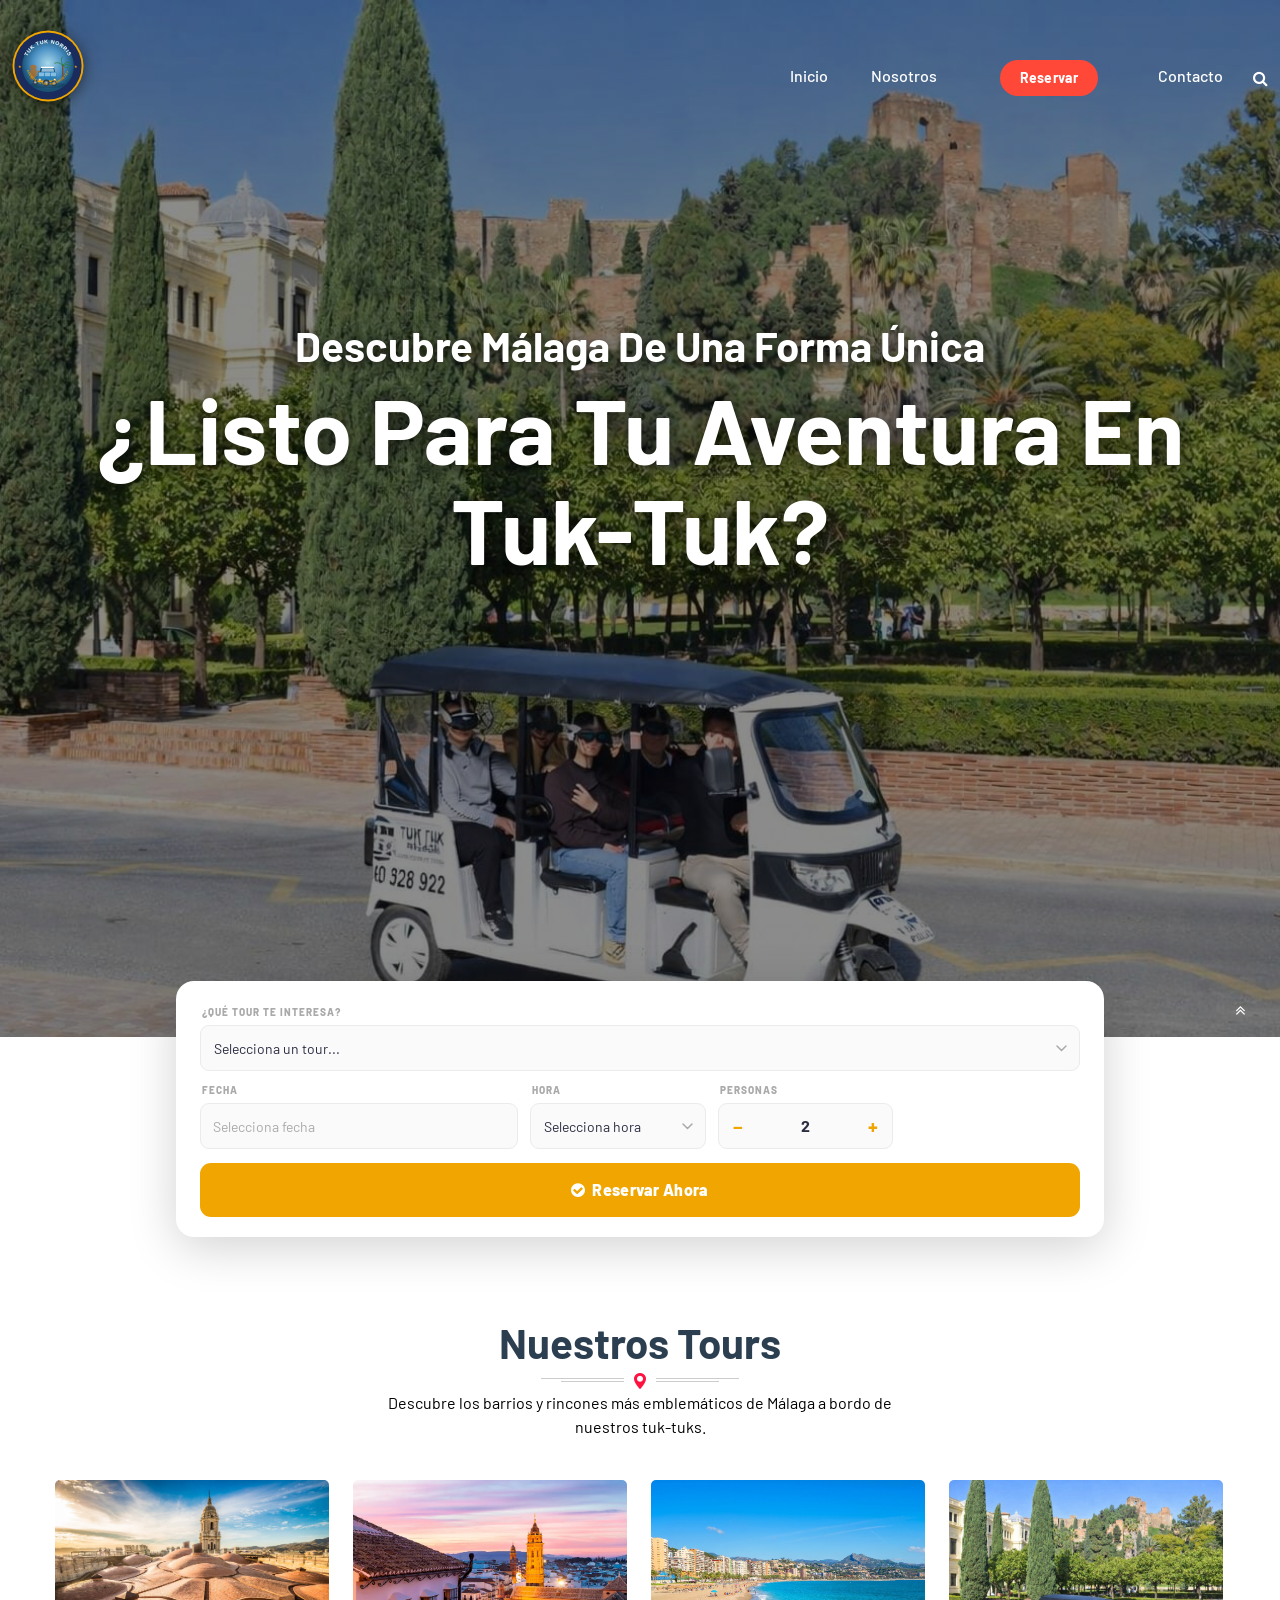
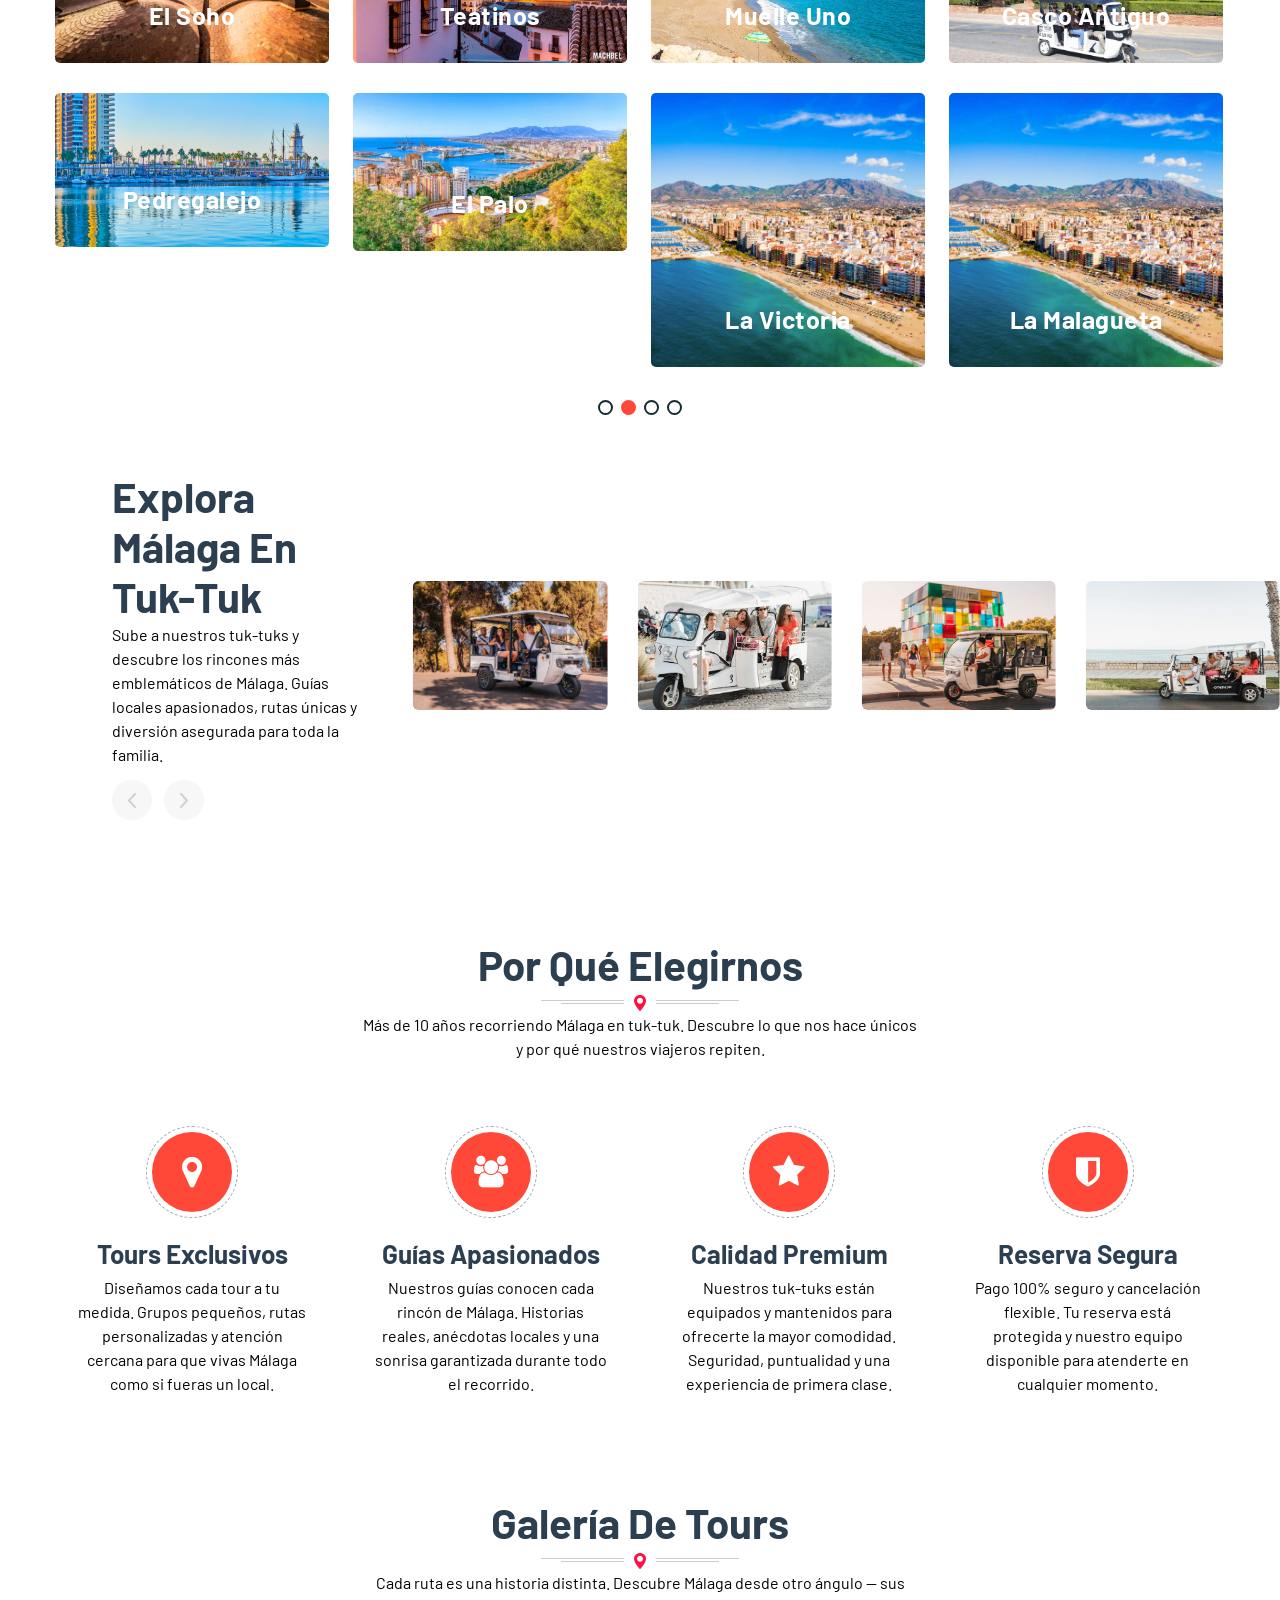
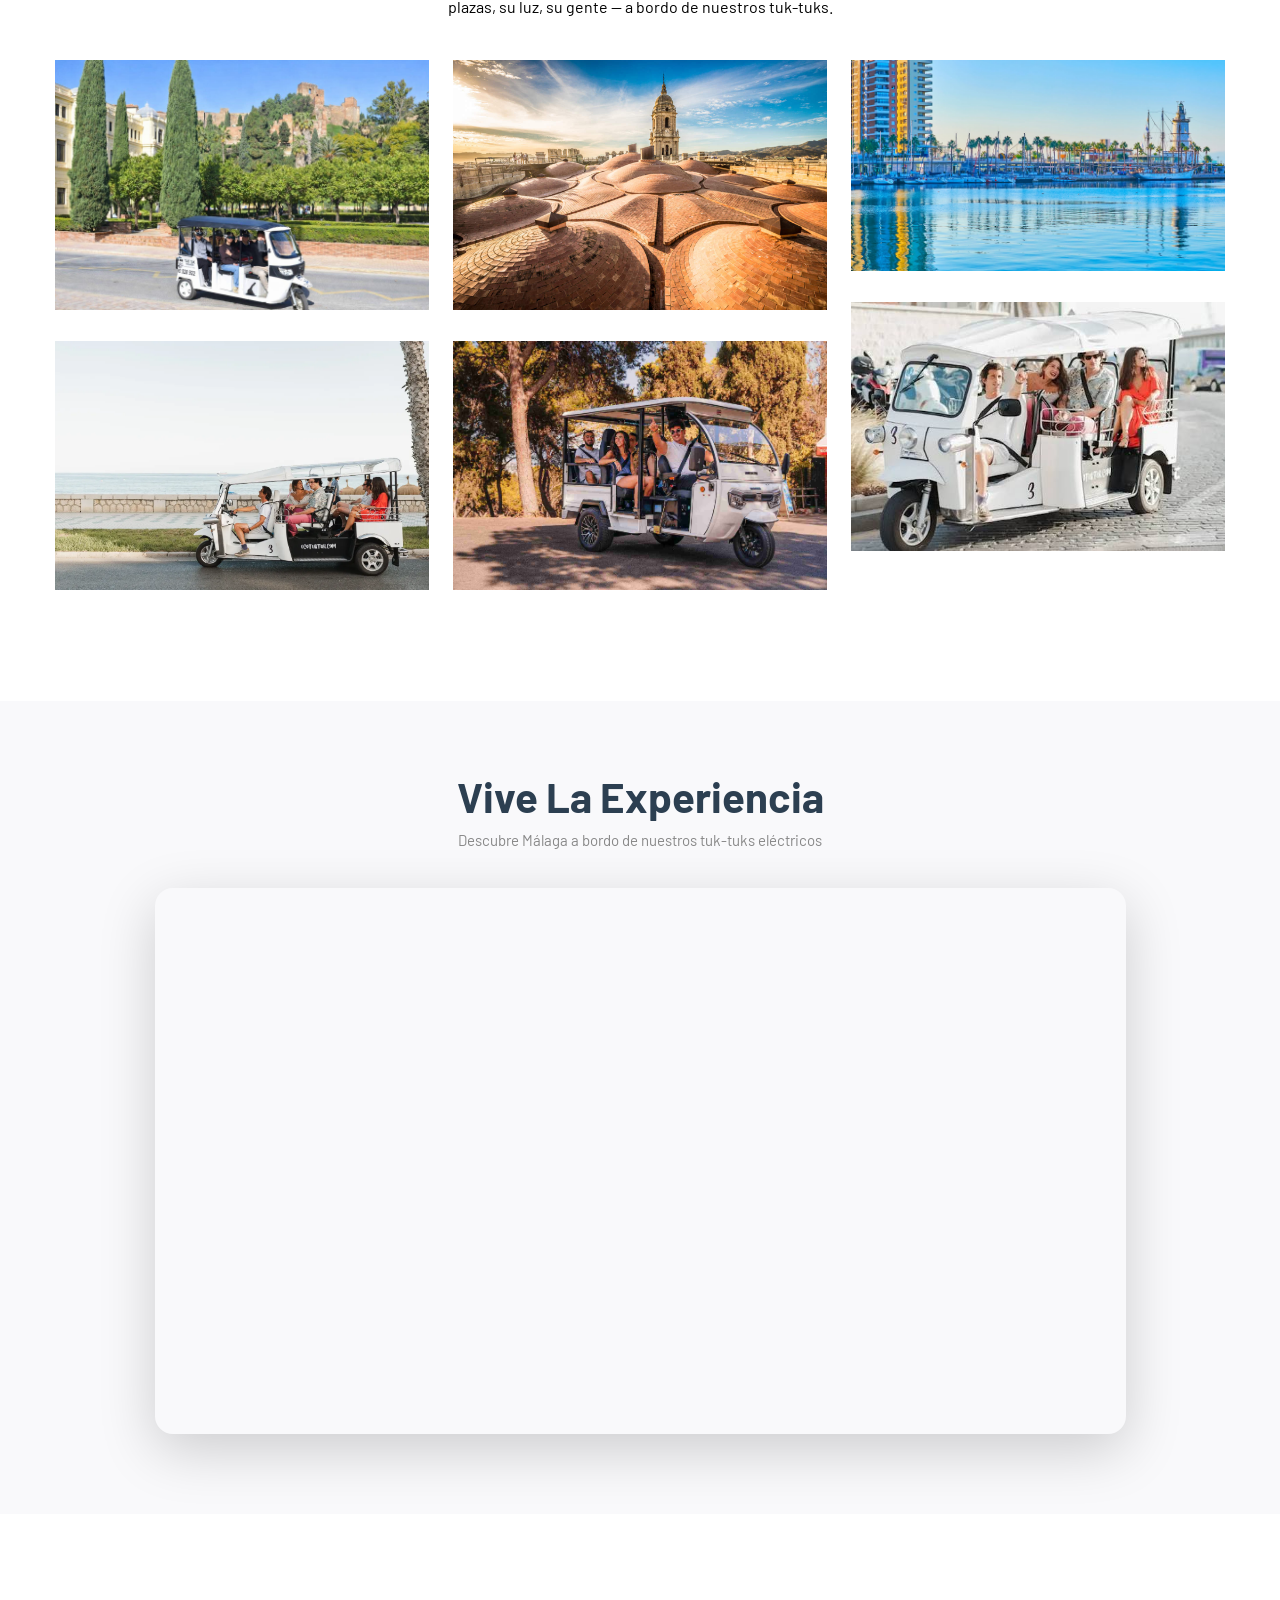
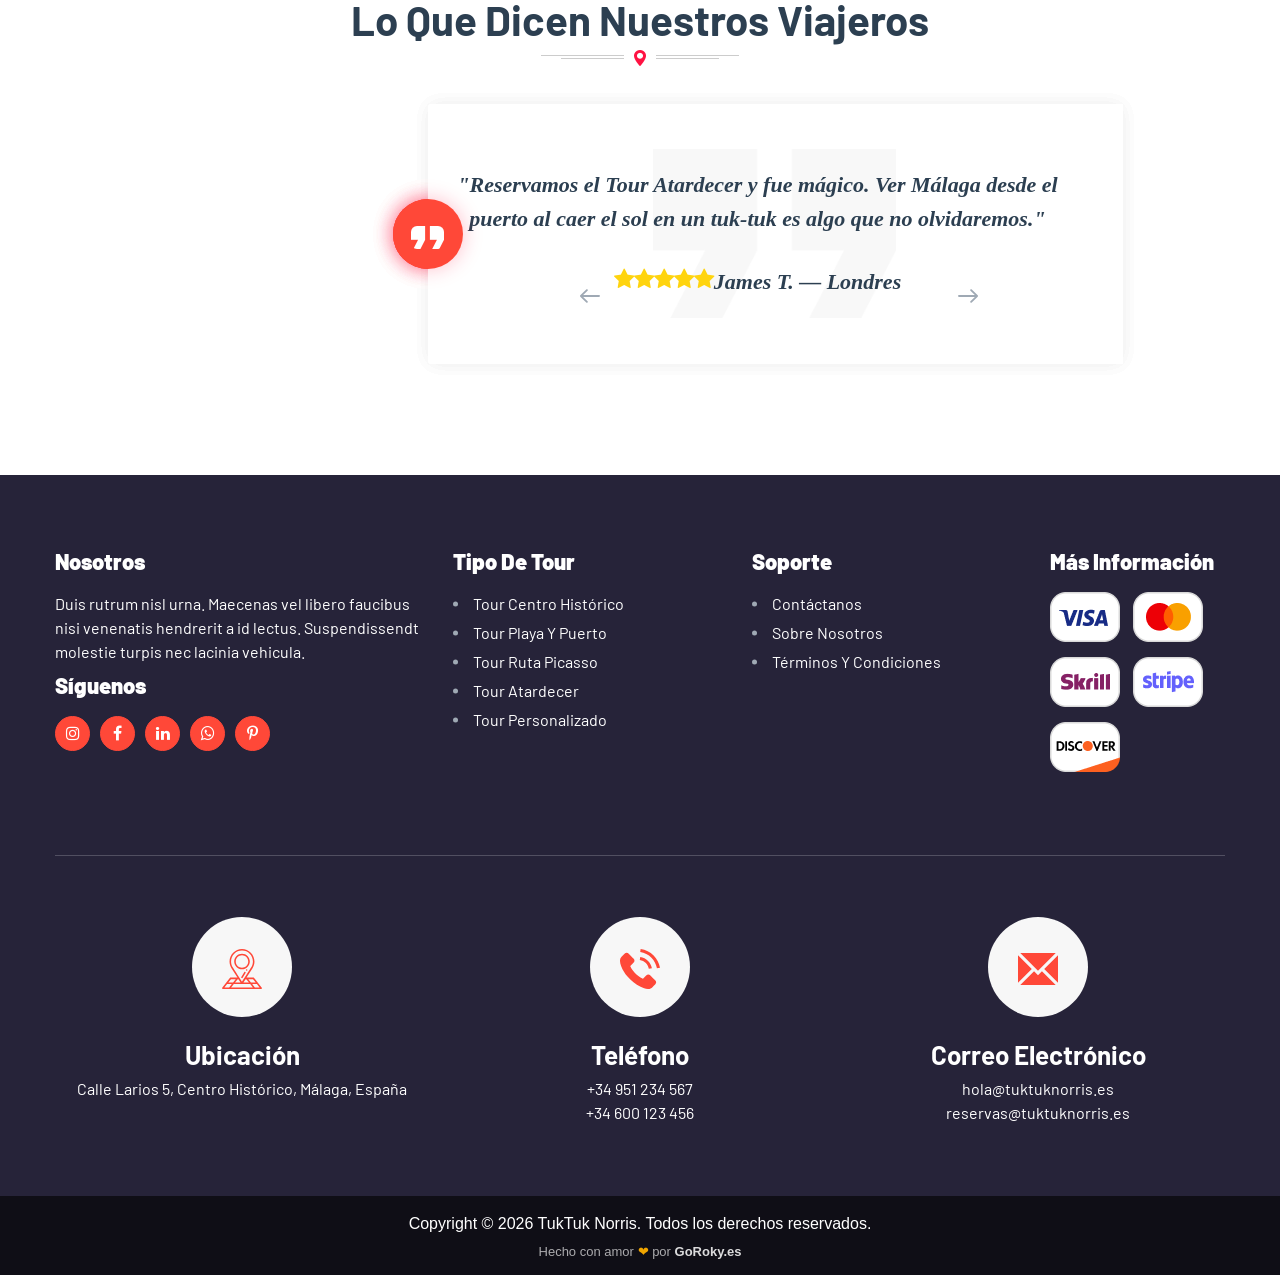
==== index.html @ 2f537a8a "Add YouTube video section between gallery and testimonials Responsive 16:9 iframe with rounded corne" ====
<!DOCTYPE html>
<!-- 
Template Name: TukTuk Norris - Tours en Málaga 
Version: 1.0.0
Author: PixelNx
-->
<!--[if IE 8]> <html lang="en" class="ie8 no-js"> <![endif]-->
<!--[if IE 9]> <html lang="en" class="ie9 no-js"> <![endif]-->
<!--[if !IE]><!-->
<html lang="es">
<!--<![endif]-->
<!-- Begin Head -->

<head>
	<meta charset="utf-8">
	<meta http-equiv="X-UA-Compatible" content="IE=edge">
	<meta name="viewport" content="width=device-width, initial-scale=1, shrink-to-fit=no">

	<!-- SEO primario -->
	<meta name="description" content="TukTuk Norris — Tours en tuk-tuk por Málaga. Recorre el casco histórico, Alcazaba, Playa La Malagueta, Puerto y Ruta Picasso con guías locales. Reserva online con pago seguro. ¡La experiencia más original de Málaga!">
	<meta name="keywords" content="tuktuk norris, tuktuk norris malaga, tuk tuk malaga, tour tuk tuk malaga, tuk-tuk malaga, tours malaga, excursiones malaga, visitas guiadas malaga, tour casco historico malaga, tour alcazaba malaga, ruta picasso malaga, tour playa malaga, tour malagueta, tour puerto malaga, muelle uno malaga, turismo malaga, que hacer en malaga, actividades malaga, experiencias malaga, tour original malaga, reservar tour malaga, booking malaga tours, malaga city tour, tuk tuk spain, tuktuk spain, andalucia tour, turismo andalucia, costa del sol tours, malaga sightseeing">
	<meta name="author" content="TukTuk Norris">
	<meta name="creator" content="TukTuk Norris">
	<meta name="publisher" content="TukTuk Norris">
	<meta name="robots" content="index, follow, max-snippet:-1, max-image-preview:large, max-video-preview:-1">
	<meta name="language" content="es">
	<meta name="geo.region" content="ES-MA">
	<meta name="geo.placename" content="Málaga, Andalucía, España">
	<meta name="geo.position" content="36.7213;-4.4214">
	<meta name="ICBM" content="36.7213, -4.4214">
	<meta name="theme-color" content="#ff4838">
	<link rel="canonical" href="https://www.tuktuknorris.es/">

	<!-- Open Graph / Facebook -->
	<meta property="og:type" content="website">
	<meta property="og:url" content="https://www.tuktuknorris.es/">
	<meta property="og:title" content="TukTuk Norris | Tours en Tuk-Tuk por Málaga — Reserva Online">
	<meta property="og:description" content="Descubre Málaga en tuk-tuk con TukTuk Norris. Tours guiados por la Alcazaba, casco histórico, playa y Ruta Picasso. ¡Reserva online con confirmación inmediata!">
	<meta property="og:image" content="https://www.tuktuknorris.es/assets/images/uploads/malaga_alcazaba.jpg">
	<meta property="og:image:width" content="1340">
	<meta property="og:image:height" content="893">
	<meta property="og:image:alt" content="TukTuk Norris — Tour en tuk-tuk frente a la Alcazaba de Málaga">
	<meta property="og:locale" content="es_ES">
	<meta property="og:site_name" content="TukTuk Norris">

	<!-- Twitter Card -->
	<meta name="twitter:card" content="summary_large_image">
	<meta name="twitter:title" content="TukTuk Norris | Tours en Tuk-Tuk por Málaga">
	<meta name="twitter:description" content="Descubre Málaga en tuk-tuk. Tours por la Alcazaba, casco histórico, playa y Ruta Picasso. ¡Reserva online ya!">
	<meta name="twitter:image" content="https://www.tuktuknorris.es/assets/images/uploads/malaga_alcazaba.jpg">

	<!-- JSON-LD: LocalBusiness + TouristAttraction -->
	<script type="application/ld+json">
	{
	  "@context": "https://schema.org",
	  "@type": ["LocalBusiness", "TouristAttraction"],
	  "name": "TukTuk Norris",
	  "alternateName": ["Tuk Tuk Norris Málaga", "TukTuk Norris Málaga", "Tuktuk Norris"],
	  "description": "TukTuk Norris ofrece tours guiados en tuk-tuk eléctrico por Málaga: casco histórico, Alcazaba, Playa La Malagueta, Muelle Uno, Puerto y Ruta Picasso. La forma más original y divertida de conocer Málaga.",
	  "url": "https://www.tuktuknorris.es",
	  "logo": "https://www.tuktuknorris.es/assets/images/logo-tuktuk.svg",
	  "image": [
	    "https://www.tuktuknorris.es/assets/images/uploads/malaga_alcazaba.jpg",
	    "https://www.tuktuknorris.es/assets/images/uploads/tuktuk_pompidou.jpg",
	    "https://www.tuktuknorris.es/assets/images/uploads/malaga_malagueta.jpg"
	  ],
	  "telephone": "+34951234567",
	  "email": "info@tuktuknorris.es",
	  "priceRange": "€€",
	  "currenciesAccepted": "EUR",
	  "paymentAccepted": "Cash, Credit Card, Stripe",
	  "address": {
	    "@type": "PostalAddress",
	    "streetAddress": "Calle Larios 5",
	    "addressLocality": "Málaga",
	    "addressRegion": "Andalucía",
	    "postalCode": "29005",
	    "addressCountry": "ES"
	  },
	  "geo": {
	    "@type": "GeoCoordinates",
	    "latitude": 36.7213,
	    "longitude": -4.4214
	  },
	  "areaServed": {
	    "@type": "City",
	    "name": "Málaga",
	    "sameAs": "https://www.wikidata.org/wiki/Q8851"
	  },
	  "openingHoursSpecification": [
	    {
	      "@type": "OpeningHoursSpecification",
	      "dayOfWeek": ["Monday","Tuesday","Wednesday","Thursday","Friday","Saturday","Sunday"],
	      "opens": "09:00",
	      "closes": "20:00"
	    }
	  ],
	  "hasOfferCatalog": {
	    "@type": "OfferCatalog",
	    "name": "Tours en Tuk-Tuk por Málaga",
	    "itemListElement": [
	      {
	        "@type": "Offer",
	        "name": "Tour Centro Histórico Málaga en Tuk-Tuk",
	        "description": "90 minutos recorriendo el casco antiguo de Málaga: Alcazaba, Catedral, Calle Larios, Teatro Romano y los rincones más emblemáticos.",
	        "price": "15",
	        "priceCurrency": "EUR"
	      },
	      {
	        "@type": "Offer",
	        "name": "Tour Playa y Puerto de Málaga en Tuk-Tuk",
	        "description": "60 minutos por La Malagueta, Muelle Uno y el Puerto de Málaga con vistas al Mediterráneo.",
	        "price": "12",
	        "priceCurrency": "EUR"
	      },
	      {
	        "@type": "Offer",
	        "name": "Ruta Picasso Málaga en Tuk-Tuk",
	        "description": "75 minutos siguiendo los pasos del genio malagueño: casa natal, Fundación Picasso y el barrio de La Merced.",
	        "price": "14",
	        "priceCurrency": "EUR"
	      }
	    ]
	  },
	  "sameAs": [
	    "https://www.tuktuknorris.es"
	  ]
	}
	</script>

	<!-- JSON-LD: FAQ -->
	<script type="application/ld+json">
	{
	  "@context": "https://schema.org",
	  "@type": "FAQPage",
	  "mainEntity": [
	    {
	      "@type": "Question",
	      "name": "¿Qué es TukTuk Norris?",
	      "acceptedAnswer": {
	        "@type": "Answer",
	        "text": "TukTuk Norris es una empresa de tours turísticos guiados en tuk-tuk eléctrico por Málaga. Ofrecemos rutas por el casco histórico, playa, puerto y la Ruta Picasso con guías locales expertos."
	      }
	    },
	    {
	      "@type": "Question",
	      "name": "¿Cuánto cuesta un tour en tuk-tuk en Málaga?",
	      "acceptedAnswer": {
	        "@type": "Answer",
	        "text": "Los tours de TukTuk Norris en Málaga tienen precios desde 12 € por persona. El Tour Playa y Puerto cuesta 12 €, la Ruta Picasso 14 € y el Tour Centro Histórico 15 €. Se puede reservar y pagar online."
	      }
	    },
	    {
	      "@type": "Question",
	      "name": "¿Dónde sale el tuk-tuk en Málaga?",
	      "acceptedAnswer": {
	        "@type": "Answer",
	        "text": "El punto de encuentro de TukTuk Norris está en el centro de Málaga, en Calle Larios. Recibirás la dirección exacta en tu confirmación de reserva."
	      }
	    },
	    {
	      "@type": "Question",
	      "name": "¿Se puede cancelar una reserva de tuk-tuk en Málaga?",
	      "acceptedAnswer": {
	        "@type": "Answer",
	        "text": "Sí. TukTuk Norris ofrece cancelación gratuita hasta 24 horas antes del tour. Las cancelaciones con menos de 24 horas de antelación tienen un reembolso del 50%."
	      }
	    },
	    {
	      "@type": "Question",
	      "name": "¿Cuántas personas caben en un tuk-tuk?",
	      "acceptedAnswer": {
	        "@type": "Answer",
	        "text": "Los tuk-tuks de TukTuk Norris en Málaga tienen capacidad para hasta 6 personas por vehículo, ideal para grupos familiares o de amigos."
	      }
	    }
	  ]
	}
	</script>

	<link rel="stylesheet" href="assets/css/bootstrap.min.css">
	<link rel="stylesheet" href="assets/css/animate.css">
	<link rel="stylesheet" href="assets/css/swiper.min.css">
	<link rel="stylesheet" href="assets/css/magnific-popup.css">
	<link rel="preconnect" href="https://fonts.googleapis.com">
	<link rel="preconnect" href="https://fonts.gstatic.com" crossorigin>
	<link href="https://fonts.googleapis.com/css2?family=Barlow:wght@100;200;300;400;500;600;700;800;900&display=swap"
		rel="stylesheet">
	<link rel="stylesheet" href="assets/css/font-awesome.min.css">
	<link rel="stylesheet" href="assets/css/select2.min.css">
	<link rel="stylesheet" href="assets/css/jquery-ui.css">
	<link rel="stylesheet" href="assets/css/style.css">
	<link rel="shortcut icon" type="image/ico" href="assets/images/favicon.png" />
	<title>TukTuk Norris | Tours en Tuk-Tuk por Málaga — Reserva Online | Alcazaba, Centro Histórico, Playa</title>
	<style>
		/* ── Ocultar formulario original del template ────────── */
		.tor_banner_form { display: none !important; }

		/* ── Video section ───────────────────────────────────── */
		.ttn_video_wrapper {
			padding: 70px 0 80px;
			background: #f9f9fb;
		}
		.ttn_video_frame {
			position: relative;
			width: 100%;
			padding-top: 56.25%; /* 16:9 */
			border-radius: 18px;
			overflow: hidden;
			box-shadow: 0 16px 56px rgba(0,0,0,0.18);
		}
		.ttn_video_frame iframe {
			position: absolute;
			inset: 0;
			width: 100%;
			height: 100%;
			border: none;
		}

		/* ── Nuevo widget de reserva rápida ──────────────────── */
		.bw_wrap {
			max-width: 960px;
			margin: -56px auto 0;
			padding: 0 16px;
			position: relative;
			z-index: 100;
		}
		.bw_card {
			background: #fff;
			border-radius: 18px;
			box-shadow: 0 10px 48px rgba(0,0,0,.18);
			padding: 24px 24px 20px;
		}
		.bw_grid {
			display: grid;
			grid-template-columns: 1fr 1fr;
			gap: 12px;
			margin-bottom: 14px;
		}
		@media (min-width: 992px) {
			.bw_grid { grid-template-columns: 2fr 1.1fr 1.1fr 1.1fr; }
			.bw_wide { grid-column: auto; }
		}
		.bw_wide { grid-column: 1 / -1; }
		@media (min-width: 576px) and (max-width: 991px) {
			.bw_wide { grid-column: 1 / -1; }
		}

		.bw_field { display: flex; flex-direction: column; gap: 5px; min-width: 0; }
		.bw_field label {
			font-size: 10px;
			font-weight: 800;
			text-transform: uppercase;
			letter-spacing: 1px;
			color: #aaa;
			padding-left: 2px;
		}
		/* Todos los campos: altura y estilo uniforme */
		.bw_field select,
		.bw_field input[type="date"] {
			height: 46px;
			box-sizing: border-box;
			width: 100%;
			max-width: 100%;
			border: 1.5px solid #ebebeb;
			border-radius: 9px;
			padding: 0 12px;
			font-size: 14px;
			color: #2b2d42;
			background: #fafafa;
			outline: none;
			transition: border-color .18s, box-shadow .18s;
			font-family: inherit;
			vertical-align: middle;
		}
		/* Flecha personalizada solo para selects */
		.bw_field select {
			-webkit-appearance: none;
			appearance: none;
			background-image: url("data:image/svg+xml,%3Csvg xmlns='http://www.w3.org/2000/svg' width='11' height='7' viewBox='0 0 11 7'%3E%3Cpath d='M1 1l4.5 4.5L10 1' stroke='%23aaa' stroke-width='1.5' fill='none' stroke-linecap='round'/%3E%3C/svg%3E");
			background-repeat: no-repeat;
			background-position: right 12px center;
			padding-right: 32px;
			cursor: pointer;
		}
		/* Wrapper del date input: aspecto idéntico al select */
		.bw_date_box {
			height: 46px;
			box-sizing: border-box;
			width: 100%;
			border: 1.5px solid #ebebeb;
			border-radius: 9px;
			background: #fafafa;
			display: flex;
			align-items: center;
			padding: 0 12px;
			position: relative;
			overflow: hidden;
			cursor: pointer;
			transition: border-color .18s, box-shadow .18s;
		}
		.bw_date_box:focus-within {
			border-color: #f0a500;
			background: #fff;
			box-shadow: 0 0 0 3px rgba(240,165,0,.12);
		}
		.bw_date_box span {
			font-size: 14px;
			color: #aaa;
			pointer-events: none;
			white-space: nowrap;
		}
		.bw_date_box span.filled { color: #2b2d42; }
		/* El input flota encima invisible, captura el toque nativo */
		.bw_date_box input[type="date"] {
			position: absolute;
			inset: 0;
			width: 100%;
			height: 100%;
			opacity: 0;
			cursor: pointer;
			border: none;
			background: transparent;
			z-index: 2;
		}
		.bw_field select:focus,
		.bw_field input[type="date"]:focus {
			border-color: #f0a500;
			background: #fff;
			box-shadow: 0 0 0 3px rgba(240,165,0,.12);
		}

		/* Contador personas */
		.bw_qty {
			display: flex;
			align-items: stretch;
			border: 1.5px solid #ebebeb;
			border-radius: 9px;
			overflow: hidden;
			background: #fafafa;
			height: 46px;
			transition: border-color .18s;
		}
		.bw_qty:focus-within {
			border-color: #f0a500;
			box-shadow: 0 0 0 3px rgba(240,165,0,.12);
		}
		.bw_qty .quantity {
			flex: 1;
			border: none;
			text-align: center;
			font-size: 16px;
			font-weight: 700;
			background: transparent;
			outline: none;
			color: #2b2d42;
			min-width: 0;
		}
		.bw_qty_btn {
			width: 38px;
			display: flex;
			align-items: center;
			justify-content: center;
			font-size: 20px;
			font-weight: 700;
			color: #f0a500;
			cursor: pointer;
			user-select: none;
			flex-shrink: 0;
			background: none;
			border: none;
			line-height: 1;
			transition: background .12s;
		}
		.bw_qty_btn:hover { background: #fff8e6; }

		/* Botón Reservar */
		.bw_btn {
			width: 100%;
			padding: 15px;
			background: #f0a500;
			color: #fff;
			border: none;
			border-radius: 11px;
			font-size: 16px;
			font-weight: 800;
			cursor: pointer;
			letter-spacing: 0.3px;
			transition: background .18s, transform .12s;
			font-family: inherit;
		}
		.bw_btn:hover { background: #d4940a; transform: translateY(-1px); }
		.bw_btn:active { transform: translateY(0); }

		/* Footer copyright year */
		#current-year { }
	</style>
</head>

<body>
	<!-- Preloader Box -->
	<div class="preloader_wrapper preloader_active preloader_open">
		<div class="preloader_holder">
			<div class="preloader d-flex justify-content-center align-items-center h-100">
				<span></span>
				<span></span>
				<span></span>
			</div>
		</div>
	</div>
	<!-- Search Box -->
	<div class="searchBox">
		<div class="searchBoxContainer">
			<a href="javascript:void(0);" class="closeBtn">
				<svg id="Capa_1" viewBox="0 0 413.348 413.348" xmlns="http://www.w3.org/2000/svg">
					<path
						d="m413.348 24.354-24.354-24.354-182.32 182.32-182.32-182.32-24.354 24.354 182.32 182.32-182.32 182.32 24.354 24.354 182.32-182.32 182.32 182.32 24.354-24.354-182.32-182.32z" />
				</svg>
			</a>
			<div class="search_bar_inner">
				<input type="text" placeholder="Buscar aquí..." />
				<button type="submit"><i class="fa fa-search" aria-hidden="true"></i></button>
			</div>
		</div>
	</div>
	<!-- Header Start -->
	<header class="tor_header_wrapper">
		<div class="container-fluid">
			<div class="row">
				<div class="col-lg-3 col-md-4 col-sm-7 col-7">
					<div class="tor_logo">
						<a href="index.html"><img src="assets/images/logo-tuktuk.svg" alt="TukTuk Norris" data-img-slot="site_logo" /></a>
					</div>
				</div>
				<div class="col-lg-9 col-md-8 col-sm-5 col-5">
					<div class="tor_main_menu main_menu_parent">
						<!-- Header Menus -->
						<div class="tor_nav_items main_menu_wrapper text-right">
							<ul>
								<li class="active">
									<a href="index.html">Inicio</a>
								</li>
								<li><a href="about.html">Nosotros</a></li>
								<li><a href="reservar.html" class="nav_btn_reservar">Reservar</a></li><li><a href="contact.html">Contacto</a></li>
							</ul>
						</div>
						<div class="tor_search_wrap menu_btn_wrap">
							<ul class="display_flex">
								<li><a href="javascript:void(0);" class="searchBtn"><i class="fa fa-search"></i></a>
								</li>
								<li>
									<div class="menu_btn">
										<span></span>
										<span></span>
										<span></span>
									</div>
								</li>
							</ul>
						</div>
					</div>
				</div>
			</div>
		</div>
	</header>
	<!-- Main Wraapper -->
	<div class="main_wrapper">
		<!-- Banner Wraapper -->
		<section class="tor_banner_wrapper relative">
			<div class="container-fluid">
				<div class="row">
					<div class="col-lg-12 col-md-12 col-sm-12 col-12">
						<div class="tor_banner_text">
							<h6 id="idx_hero_subtitle">Descubre Málaga de una forma única</h6>
							<h1 id="idx_hero_title">¿Listo para tu aventura en tuk-tuk?</h1>
						</div>
					</div>
				</div>
			</div>
		</section>
		<div class="bw_wrap">
			<div class="bw_card">
				<form id="reservaRapidaForm">
					<div class="bw_grid">

						<!-- Tour -->
						<div class="bw_field bw_wide">
							<label>¿Qué tour te interesa?</label>
							<select id="banner_tour" name="tipo_tour">
								<option value="">Selecciona un tour...</option><!-- opciones cargadas dinámicamente -->
							</select>
						</div>

						<!-- Fecha -->
						<div class="bw_field">
							<label>Fecha</label>
							<div class="bw_date_box">
								<span id="banner_fecha_display">Selecciona fecha</span>
								<input type="date" id="banner_fecha" name="fecha" tabindex="-1">
							</div>
						</div>

						<!-- Hora -->
						<div class="bw_field">
							<label>Hora</label>
							<select id="banner_hora" name="hora">
								<option value="">Selecciona hora</option>
								<option value="09:00">09:00 h</option>
								<option value="10:00">10:00 h</option>
								<option value="11:00">11:00 h</option>
								<option value="12:00">12:00 h</option>
								<option value="13:00">13:00 h</option>
								<option value="16:00">16:00 h</option>
								<option value="17:00">17:00 h</option>
								<option value="18:00">18:00 h</option>
								<option value="19:00">19:00 h</option>
							</select>
						</div>

						<!-- Personas -->
						<div class="bw_field">
							<label>Personas</label>
							<div class="bw_qty">
								<span class="bw_qty_btn quantity-minus">−</span>
								<input type="text" class="quantity" id="banner_personas" name="personas" value="2" readonly>
								<span class="bw_qty_btn quantity-plus">+</span>
							</div>
						</div>

					</div>
					<button type="submit" class="bw_btn">
						<i class="fa fa-check-circle"></i>&nbsp; Reservar Ahora
					</button>
				</form>
			</div>
		</div>
		<section class="tor_destination_wrapper">
			<div class="container">
				<div class="row">
					<div class="col-lg-12 col-sm-12 col-md-12">
						<div class="tor_heading_wrpper tor_destination_heading">
							<h4 class="tor_heading" id="idx_tours_heading">Nuestros Tours</h4>
							<img src="assets/images/border2.png" alt="">
							<p id="idx_tours_subtext">Descubre los barrios y rincones más emblemáticos de Málaga a bordo de nuestros tuk-tuks.</p>
						</div>
					</div>
				</div>
				<div class="row">
					<div class="col-lg-12 col-sm-12 col-md-12">
						<div class="swiper tor_destination-slider-two">
							<div class="swiper-wrapper">
								<div class="swiper-slide">
									<div class="tor_destination-card">
										<div class="d-card-thumb">
											<img data-img-slot="dest_1" src="assets/images/uploads/malaga_alcazaba.jpg" alt="">
										</div>
										<div class="d-card-content">
											<h4 class="destination-title"><a href="#" id="idx_dest1_title">Casco Antiguo</a>
											</h4>
											<div class="place-count">
												<span>45</span> Lugar
											</div>
										</div>
									</div>
									<div class="tor_destination-card">
										<div class="d-card-thumb">
											<img data-img-slot="dest_2" src="assets/images/uploads/malaga_playa.webp" alt="">
										</div>
										<div class="d-card-content">
											<h4 class="destination-title"><a href="#" id="idx_dest2_title">La Malagueta</a></h4>
											<div class="place-count">
												<span>40</span> Lugar
											</div>
										</div>
									</div>
								</div>
								<div class="swiper-slide">
									<div class="tor_destination-card">
										<div class="d-card-thumb">
											<img data-img-slot="dest_3" src="assets/images/uploads/malaga_catedral.jpg" alt="">
										</div>
										<div class="d-card-content">
											<h4 class="destination-title"><a href="#" id="idx_dest3_title">El Soho</a></h4>
											<div class="place-count">
												<span>35</span> Lugar
											</div>
										</div>
									</div>
									<div class="tor_destination-card">
										<div class="d-card-thumb">
											<img data-img-slot="dest_4" src="assets/images/uploads/malaga_puerto.jpg" alt="">
										</div>
										<div class="d-card-content">
											<h4 class="destination-title"><a href="#" id="idx_dest4_title">Pedregalejo</a></h4>
											<div class="place-count">
												<span>43</span> Lugar
											</div>
										</div>
									</div>
								</div>
								<div class="swiper-slide">
									<div class="tor_destination-card">
										<div class="d-card-thumb">
											<img data-img-slot="dest_5" src="assets/images/uploads/malaga_antequera.webp" alt="">
										</div>
										<div class="d-card-content">
											<h4 class="destination-title"><a href="#" id="idx_dest5_title">Teatinos</a></h4>
											<div class="place-count">
												<span>42</span> Lugar
											</div>
										</div>
									</div>
									<div class="tor_destination-card">
										<div class="d-card-thumb">
											<img data-img-slot="dest_6" src="assets/images/uploads/malaga_aerea.webp" alt="">
										</div>
										<div class="d-card-content">
											<h4 class="destination-title"><a href="#" id="idx_dest6_title">El Palo</a></h4>
											<div class="place-count">
												<span>40</span> Lugar
											</div>
										</div>
									</div>
								</div>
								<div class="swiper-slide">
									<div class="tor_destination-card">
										<div class="d-card-thumb">
											<img data-img-slot="dest_7" src="assets/images/uploads/malaga_malagueta2.jpg" alt="">
										</div>
										<div class="d-card-content">
											<h4 class="destination-title"><a href="#" id="idx_dest7_title">Muelle Uno</a></h4>
											<div class="place-count">
												<span>35</span> Lugar
											</div>
										</div>
									</div>
									<div class="tor_destination-card">
										<div class="d-card-thumb">
											<img data-img-slot="dest_8" src="assets/images/uploads/malaga_playa.webp" alt="">
										</div>
										<div class="d-card-content">
											<h4 class="destination-title"><a href="#" id="idx_dest8_title">La Victoria</a></h4>
											<div class="place-count">
												<span>25</span> Lugar
											</div>
										</div>
									</div>
								</div>
							</div>
							<div class="testi-pagination text-center"></div>
						</div>
					</div>
				</div>
			</div>
		</section>
		<!-- Service Slider Start -->
		<section class="tor_service_wrapper">
			<div class="container-fluid">
				<div class="row">
					<div class="col-xl-4 col-lg-5 col-md-6 col-sm-12 col-12 mb_30">
						<div class="tor_service_img relative">
							<div class="tor_heading_wrpper">
								<h4 class="tor_heading" id="idx_srv_heading">Explora Málaga en Tuk-Tuk</h4>
								<p id="idx_srv_subtext">Sube a nuestros tuk-tuks y descubre los rincones más emblemáticos de Málaga. Guías locales apasionados, rutas únicas y diversión asegurada para toda la familia. </p>
							</div>
							<!-- Slider Arrows -->
							<div class="tor_nav_button">
								<div class="prev">
									<svg xmlns="http://www.w3.org/2000/svg" xmlns:xlink="http://www.w3.org/1999/xlink"
										preserveAspectRatio="xMidYMid" viewBox="0 0 8 15">
										<path
											d="M0.285,8.225 L6.325,14.689 C6.710,15.100 7.333,15.100 7.717,14.689 C8.100,14.278 8.100,13.610 7.717,13.200 L2.373,7.480 L7.716,1.762 C8.100,1.350 8.100,0.685 7.716,0.273 C7.332,-0.139 6.709,-0.139 6.325,0.273 L0.285,6.737 C0.093,6.943 -0.003,7.211 -0.003,7.480 C-0.003,7.750 0.093,8.020 0.285,8.225 L0.285,8.225 Z" />
									</svg>
								</div>
								<div class="next">
									<svg xmlns="http://www.w3.org/2000/svg" xmlns:xlink="http://www.w3.org/1999/xlink"
										preserveAspectRatio="xMidYMid" viewBox="0 0 8 15">
										<path
											d="M7.715,8.225 L1.675,14.689 C1.290,15.100 0.667,15.100 0.283,14.689 C-0.100,14.278 -0.100,13.610 0.283,13.200 L5.627,7.480 L0.284,1.762 C-0.100,1.350 -0.100,0.685 0.284,0.273 C0.668,-0.139 1.291,-0.139 1.675,0.273 L7.715,6.737 C7.907,6.943 8.002,7.211 8.002,7.480 C8.002,7.750 7.907,8.020 7.715,8.225 L7.715,8.225 Z" />
									</svg>
								</div>
							</div>
						</div>
					</div>
					<div class="col-xl-8 col-lg-7 col-md-6 col-sm-12 col-12 mb_30 padder_right">
						<div class="tor_service_detail">
							<div class="tor_services">
								<div class="tour_service swiper-container">
									<div class="swiper-wrapper">
										<div class="swiper-slide">
											<div class="tor_service_container text-center">
												<div class="tor_service_text">
													<img data-img-slot="service_1" src="assets/images/uploads/tuktuk_playa.webp" alt="" />
													<div class="tor_service_hover">
														<div class="tor_service_hover_inner">
															<a class="popup-youtube"
																href="https://media.istockphoto.com/videos/family-of-two-parents-and-two-kids-with-luggage-walking-down-the-video-id1313992035">
																<i class="fa fa-play" aria-hidden="true"></i>
															</a>
															<h4 class="tor_subHeading" id="idx_srv1_title">Centro Histórico</h4>
															<p>Calificación</p>
															<div class="tor_rating">
																<span class="fa fa-star"></span>
																<span class="fa fa-star"></span>
																<span class="fa fa-star"></span>
																<span class="fa fa-star-half-o"></span>
																<span class="fa fa-star-o"></span>
															</div>
															<a class="tor_btn" href="javascript:void(0);">Descubrir
															</a>
														</div>
													</div>
												</div>
											</div>
										</div>

										<div class="swiper-slide">
											<div class="tor_service_container text-center">
												<div class="tor_service_text">
													<img data-img-slot="service_2" src="assets/images/uploads/tuktuk_parque.jpg" alt="" />
													<div class="tor_service_hover">
														<div class="tor_service_hover_inner">
															<a class="popup-youtube"
																href="https://media.istockphoto.com/videos/family-of-two-parents-and-two-kids-with-luggage-walking-down-the-video-id1313992035">
																<i class="fa fa-play" aria-hidden="true"></i>
															</a>
															<h4 class="tor_subHeading" id="idx_srv2_title">Ruta del Picasso</h4>
															<p>Calificación</p>
															<div class="tor_rating">
																<span class="fa fa-star"></span>
																<span class="fa fa-star"></span>
																<span class="fa fa-star"></span>
																<span class="fa fa-star-half-o"></span>
																<span class="fa fa-star-o"></span>
															</div>
															<a class="tor_btn" href="javascript:void(0);">Descubrir
															</a>
														</div>
													</div>
												</div>
											</div>
										</div>
										<div class="swiper-slide">
											<div class="tor_service_container text-center">
												<div class="tor_service_text">
													<img data-img-slot="service_3" src="assets/images/uploads/tuktuk_adoquin.jpg" alt="" />
													<div class="tor_service_hover">
														<div class="tor_service_hover_inner">
															<a class="popup-youtube"
																href="https://media.istockphoto.com/videos/family-of-two-parents-and-two-kids-with-luggage-walking-down-the-video-id1313992035">
																<i class="fa fa-play" aria-hidden="true"></i>
															</a>
															<h4 class="tor_subHeading" id="idx_srv3_title">Playa y Puerto</h4>
															<p>Calificación</p>
															<div class="tor_rating">
																<span class="fa fa-star"></span>
																<span class="fa fa-star"></span>
																<span class="fa fa-star"></span>
																<span class="fa fa-star-half-o"></span>
																<span class="fa fa-star-o"></span>
															</div>
															<a class="tor_btn" href="javascript:void(0);">Descubrir
															</a>
														</div>
													</div>
												</div>
											</div>
										</div>
										<div class="swiper-slide">
											<div class="tor_service_container text-center">
												<div class="tor_service_text">
													<img data-img-slot="service_4" src="assets/images/uploads/tuktuk_pompidou.jpg" alt="" />
													<div class="tor_service_hover">
														<div class="tor_service_hover_inner">
															<a class="popup-youtube"
																href="https://media.istockphoto.com/videos/family-of-two-parents-and-two-kids-with-luggage-walking-down-the-video-id1313992035">
																<i class="fa fa-play" aria-hidden="true"></i>
															</a>
															<h4 class="tor_subHeading" id="idx_srv4_title">Tour Atardecer</h4>
															<p>Calificación</p>
															<div class="tor_rating">
																<span class="fa fa-star"></span>
																<span class="fa fa-star"></span>
																<span class="fa fa-star"></span>
																<span class="fa fa-star-half-o"></span>
																<span class="fa fa-star-o"></span>
															</div>
															<a class="tor_btn" href="javascript:void(0);">Descubrir
															</a>
														</div>
													</div>
												</div>
											</div>
										</div>
									</div>
								</div>
							</div>
						</div>
					</div>
				</div>
			</div>
		</section>
		<!-- Best Service Section -->
		<section class="tor_best_serivce_wrapper">
			<div class="container">
				<div class="row">
					<div class="col-lg-12 col-md-12 col-sm-12 col-12 text-center">
						<div class="tor_heading_wrpper">
							<h4 class="tor_heading" id="idx_features_heading">Por qué Elegirnos</h4>
							<img src="assets/images/border2.png" alt="" />
							<p id="idx_features_subtext">Más de 10 años recorriendo Málaga en tuk-tuk. Descubre lo que nos hace únicos y por qué nuestros viajeros repiten.</p>
						</div>
					</div>
					<div class="col-lg-3 col-md-6 col-sm-6 col-12 text-center">
						<div class="tor_best_serivce_section">
							<div class="tor_best_serivce_img">
								<span class="tor_best_serivce_icon">
									<i class="fa fa-map-marker" style="font-size:36px;color:#fff;line-height:80px;"></i>
								</span>
							</div>
							<h4 id="idx_feat1_title">Tours Exclusivos</h4>
							<p id="idx_feat1_desc">Diseñamos cada tour a tu medida. Grupos pequeños, rutas personalizadas y atención cercana para que vivas Málaga como si fueras un local.</p>
						</div>
					</div>
					<div class="col-lg-3 col-md-6 col-sm-6 col-12 text-center">
						<div class="tor_best_serivce_section">
							<div class="tor_best_serivce_img">
								<span class="tor_best_serivce_icon">
									<i class="fa fa-users" style="font-size:32px;color:#fff;line-height:80px;"></i>
								</span>
							</div>
							<h4 id="idx_feat2_title">Guías Apasionados</h4>
							<p id="idx_feat2_desc">Nuestros guías conocen cada rincón de Málaga. Historias reales, anécdotas locales y una sonrisa garantizada durante todo el recorrido.</p>
						</div>
					</div>
					<div class="col-lg-3 col-md-6 col-sm-6 col-12 text-center">
						<div class="tor_best_serivce_section">
							<div class="tor_best_serivce_img">
								<span class="tor_best_serivce_icon">
									<i class="fa fa-star" style="font-size:34px;color:#fff;line-height:80px;"></i>
								</span>
							</div>
							<h4 id="idx_feat3_title">Calidad Premium</h4>
							<p id="idx_feat3_desc">Nuestros tuk-tuks están equipados y mantenidos para ofrecerte la mayor comodidad. Seguridad, puntualidad y una experiencia de primera clase.</p>
						</div>
					</div>
					<div class="col-lg-3 col-md-6 col-sm-6 col-12 text-center">
						<div class="tor_best_serivce_section">
							<div class="tor_best_serivce_img">
								<span class="tor_best_serivce_icon">
									<i class="fa fa-shield" style="font-size:34px;color:#fff;line-height:80px;"></i>
								</span>
							</div>
							<h4 id="idx_feat4_title">Reserva Segura</h4>
							<p id="idx_feat4_desc">Pago 100% seguro y cancelación flexible. Tu reserva está protegida y nuestro equipo disponible para atenderte en cualquier momento.</p>
						</div>
					</div>
				</div>
			</div>
		</section>
		<section class="tor_tour_gallery">
			<div class="container">
				<div class="row">
					<div class="col-lg-12 col-md-12 col-sm-12 col-12 text-center">
						<div class="tor_heading_wrpper">
							<h4 class="tor_heading" id="idx_gallery_heading">Galería de Tours</h4>
							<img src="assets/images/border2.png" alt="" />
							<p id="idx_gallery_subtext">Cada ruta es una historia distinta. Descubre Málaga desde otro ángulo — sus plazas, su luz, su gente — a bordo de nuestros tuk-tuks.</p>
						</div>
					</div>
				</div>
				<div class="tor-gallery-popup-wrapper" id="tor-gallery-popup">
					<div class="row">
						<div class="col-lg-4 col-md-4">
							<div class="gallary-item">
								<a data-img-slot="gallery_1" href="assets/images/uploads/malaga_alcazaba.jpg">
									<img data-img-slot="gallery_1" src="assets/images/uploads/malaga_alcazaba.jpg" alt="Image Gallery">
									<div class="galleryimg-overlay">
										<i class="fa fa-eye" aria-hidden="true"></i>
									</div>
								</a>
							</div>
							<div class="gallary-item">
								<a data-img-slot="gallery_2" href="assets/images/uploads/tuktuk_playa.webp">
									<img data-img-slot="gallery_2" src="assets/images/uploads/tuktuk_playa.webp" alt="Image Gallery">
									<div class="galleryimg-overlay">
										<i class="fa fa-eye" aria-hidden="true"></i>
									</div>
								</a>
							</div>
						</div>
						<div class="col-lg-4 col-md-4">
							<div class="gallary-item">
								<a data-img-slot="gallery_3" href="assets/images/uploads/malaga_catedral.jpg">
									<img data-img-slot="gallery_3" src="assets/images/uploads/malaga_catedral.jpg" alt="Image Gallery">
									<div class="galleryimg-overlay gal-small">
										<i class="fa fa-eye" aria-hidden="true"></i>
									</div>
								</a>
							</div>
							<div class="gallary-item">
								<a data-img-slot="gallery_4" href="assets/images/uploads/tuktuk_parque.jpg">
									<img data-img-slot="gallery_4" src="assets/images/uploads/tuktuk_parque.jpg" alt="Image Gallery">
									<div class="galleryimg-overlay gal-small">
										<i class="fa fa-eye" aria-hidden="true"></i>
									</div>
								</a>
							</div>
						</div>
						<div class="col-lg-4 col-md-4">
							<div class="gallary-item">
								<a data-img-slot="gallery_5" href="assets/images/uploads/malaga_puerto.jpg">
									<img data-img-slot="gallery_5" src="assets/images/uploads/malaga_puerto.jpg" alt="Image Gallery">
									<div class="galleryimg-overlay">
										<i class="fa fa-eye" aria-hidden="true"></i>
									</div>
								</a>
							</div>
							<div class="gallary-item">
								<a data-img-slot="gallery_6" href="assets/images/uploads/tuktuk_adoquin.jpg">
									<img data-img-slot="gallery_6" src="assets/images/uploads/tuktuk_adoquin.jpg" alt="Image Gallery">
									<div class="galleryimg-overlay">
										<i class="fa fa-eye" aria-hidden="true"></i>
									</div>
								</a>
							</div>
						</div>
					</div>
				</div>
			</div>
		</section>
		<!-- Video Section -->
		<section class="ttn_video_wrapper">
			<div class="container">
				<div class="row justify-content-center">
					<div class="col-lg-10 col-md-12">
						<div class="tor_heading_wrpper text-center" style="margin-bottom:36px;">
							<h4 class="tor_heading">Vive la experiencia</h4>
							<p style="color:#888;font-size:15px;margin-top:8px;">Descubre Málaga a bordo de nuestros tuk-tuks eléctricos</p>
						</div>
						<div class="ttn_video_frame">
							<iframe
								src="https://www.youtube.com/embed/3izyB73g4CU?rel=0&modestbranding=1&color=white"
								title="TukTuk Norris — Tour en Tuk-Tuk por Málaga"
								frameborder="0"
								allow="accelerometer; autoplay; clipboard-write; encrypted-media; gyroscope; picture-in-picture; web-share"
								allowfullscreen
								loading="lazy">
							</iframe>
						</div>
					</div>
				</div>
			</div>
		</section>

		<!-- Testimonial Section -->
		<section class="tor_testimonial_wrapper">
			<div class="container">
				<div class="row">
					<div class="col-lg-12 col-md-12 col-sm-12 col-12 text-center">
						<div class="tor_heading_wrpper tor_testimonial_heading">
							<h4 class="tor_heading" id="idx_testi_heading">Lo que dicen nuestros viajeros</h4>
							<img src="assets/images/border2.png" alt="" />
						</div>
					</div>
				</div>
			</div>
			<div class="container">
				<div class="row align-items-center">
					<div class="col-lg-10 col-md-12 col-sm-12 col-12 offset-lg-1 padder0">
						<div class="tor_testimonials_section">
							<div class="swiper-container tourTestimonial">
								<!-- Slider Slides -->
								<div class="swiper-wrapper">
									<div class="swiper-slide">
										<div class="tor_testimonial_section">
											<div class="tor_testimonial_img">
												<img data-img-slot="testimonial_1" src="https://randomuser.me/api/portraits/women/44.jpg" alt="" />
												<div class="tor_testimonials_quote">
													<img class="tor_quote_img" src="assets/images/quote.png" alt="" />
												</div>
											</div>
											<div class="tor_client_info">
												<p id="idx_testi1_text">"Fue una experiencia increíble. El conductor nos llevó por rincones de Málaga que nunca hubiéramos encontrado solos. ¡100% recomendable!"</p>
												<div class="tor_rating" style="margin-bottom:6px">
													<span class="fa fa-star"></span><span class="fa fa-star"></span><span class="fa fa-star"></span><span class="fa fa-star"></span><span class="fa fa-star"></span>
												</div>
												<strong id="idx_testi1_name">María G. — Madrid</strong>
											</div>
										</div>
									</div>
									<div class="swiper-slide">
										<div class="tor_testimonial_section">
											<div class="tor_testimonial_img">
												<img data-img-slot="testimonial_2" src="https://randomuser.me/api/portraits/men/32.jpg" alt="" />
												<div class="tor_testimonials_quote">
													<img class="tor_quote_img" src="assets/images/quote.png" alt="" />
												</div>
											</div>
											<div class="tor_client_info">
												<p id="idx_testi2_text">"Reservamos el Tour Atardecer y fue mágico. Ver Málaga desde el puerto al caer el sol en un tuk-tuk es algo que no olvidaremos."</p>
												<div class="tor_rating" style="margin-bottom:6px">
													<span class="fa fa-star"></span><span class="fa fa-star"></span><span class="fa fa-star"></span><span class="fa fa-star"></span><span class="fa fa-star"></span>
												</div>
												<strong id="idx_testi2_name">James T. — Londres</strong>
											</div>
										</div>
									</div>
									<div class="swiper-slide">
										<div class="tor_testimonial_section">
											<div class="tor_testimonial_img">
												<img data-img-slot="testimonial_3" src="https://randomuser.me/api/portraits/women/68.jpg" alt="" />
												<div class="tor_testimonials_quote">
													<img class="tor_quote_img" src="assets/images/quote.png" alt="" />
												</div>
											</div>
											<div class="tor_client_info">
												<p id="idx_testi3_text">"El guía fue muy amable y divertido, sabía todo sobre la historia de la ciudad. Una forma única y diferente de conocer Málaga."</p>
												<div class="tor_rating" style="margin-bottom:6px">
													<span class="fa fa-star"></span><span class="fa fa-star"></span><span class="fa fa-star"></span><span class="fa fa-star"></span><span class="fa fa-star"></span>
												</div>
												<strong id="idx_testi3_name">Sophie L. — París</strong>
											</div>
										</div>
									</div>
								</div>
							</div>
							<!-- Slider Arrows -->
							<div class="tor_testimonials_button">
								<div class="testPrev">
									<svg xmlns="http://www.w3.org/2000/svg" xmlns:xlink="http://www.w3.org/1999/xlink"
										preserveAspectRatio="xMidYMid" viewBox="0 0 21 14.03">
										<path
											d="M20.713,6.347 L14.464,0.282 C14.083,-0.087 13.464,-0.087 13.083,0.282 C12.702,0.653 12.702,1.251 13.083,1.622 L17.665,6.070 L0.976,6.070 C0.437,6.070 -0.000,6.494 -0.000,7.017 C-0.000,7.541 0.437,7.964 0.976,7.964 L17.665,7.964 L13.083,12.412 C12.702,12.782 12.702,13.381 13.083,13.752 C13.274,13.937 13.524,14.029 13.774,14.029 C14.023,14.029 14.274,13.937 14.464,13.752 L20.713,7.688 C21.094,7.317 21.094,6.718 20.713,6.347 L20.713,6.347 Z" />
									</svg>
								</div>
								<div class="testNext">
									<svg xmlns="http://www.w3.org/2000/svg" xmlns:xlink="http://www.w3.org/1999/xlink"
										preserveAspectRatio="xMidYMid" viewBox="0 0 21 14.03">
										<path
											d="M20.713,6.347 L14.464,0.282 C14.083,-0.087 13.464,-0.087 13.083,0.282 C12.702,0.653 12.702,1.251 13.083,1.622 L17.665,6.070 L0.976,6.070 C0.437,6.070 -0.000,6.494 -0.000,7.017 C-0.000,7.541 0.437,7.964 0.976,7.964 L17.665,7.964 L13.083,12.412 C12.702,12.782 12.702,13.381 13.083,13.752 C13.274,13.937 13.524,14.029 13.774,14.029 C14.023,14.029 14.274,13.937 14.464,13.752 L20.713,7.688 C21.094,7.317 21.094,6.718 20.713,6.347 L20.713,6.347 Z" />
									</svg>
								</div>
							</div>
						</div>
					</div>
				</div>
			</div>
		</section>
		
	</div>
	<footer class="tor_footer_main_wrapper">
		<div class="tor_footer_wrapper">
			<div class="container">
				<div class="row">
					<div class="col-lg-4 col-md-6 col-sm-6 col-12">
						<div class="tor_widgets mb_30 tor_widgets_link">
							<h4>Nosotros</h4>
							<p> Duis rutrum nisl urna. Maecenas vel libero faucibus nisi venenatis hendrerit a id
								lectus.
								Suspendissendt molestie turpis nec lacinia vehicula.</p>
							<h4 class="torfollow-heading">Síguenos</h4>
							<ul class="tor_follow_link">
								<li><a href="#"><i class="fa fa-instagram" aria-hidden="true"></i></a></li>
								<li><a href="#"><i class="fa fa-facebook" aria-hidden="true"></i></a></li>
								<li><a href="#"><i class="fa fa-linkedin" aria-hidden="true"></i></a></li>
								<li><a href="#"><i class="fa fa-whatsapp" aria-hidden="true"></i></a></li>
								<li><a href="#"><i class="fa fa-pinterest-p" aria-hidden="true"></i></a></li>
							</ul>
						</div>
					</div>
					<div class="col-lg-3 col-md-6 col-sm-6 col-12">
						<div class="tor_widgets mb_30">
							<h4>Tipo de Tour</h4>
							<ul>
								<li><a href="javascript:void(0)">Tour Centro Histórico</a></li>
								<li><a href="javascript:void(0)">Tour Playa y Puerto</a></li>
								<li><a href="javascript:void(0)">Tour Ruta Picasso</a></li>
								<li><a href="javascript:void(0)">Tour Atardecer</a></li>
								<li><a href="javascript:void(0)">Tour Personalizado</a></li>
							</ul>
						</div>
					</div>
					<div class="col-lg-3 col-md-6 col-sm-6 col-12">
						<div class="tor_widgets mb_30">
							<h4>Soporte</h4>
							<ul>
								<li><a href="contact.html">Contáctanos</a></li>
								<li><a href="about.html">Sobre nosotros</a></li>
								<li><a href="terminos.html">Términos y condiciones</a></li>
							</ul>
						</div>
					</div>
					<div class="col-lg-2 col-md-6 col-sm-6 col-12">
						<div class="tor_widgets mb_30">
							<h4>Más Información</h4>
							<div class="payment-cards">
								<img src="assets/images/payment-card-2.png" alt="" class="img-fluid">
								<img src="assets/images/payment-card-1.png" alt="" class="img-fluid">
								<img src="assets/images/payment-card-3.png" alt="" class="img-fluid">
								<img src="assets/images/payment-card-4.png" alt="" class="img-fluid">
								<img src="assets/images/payment-card-5.png" alt="" class="img-fluid">
							</div>
						</div>
					</div>
				</div>
			</div>
		</div>
		<div class="footer_information">
			<div class="container">
				<div class="row">
					<div class="col-lg-4 col-md-4 col-sm-12 col-12 mb_30 text-center">
						<div class="tor_widgets_contact">
							<span>
								<svg xmlns="http://www.w3.org/2000/svg" xmlns:xlink="http://www.w3.org/1999/xlink"
									preserveAspectRatio="xMidYMid" viewBox="0 0 40.062 40">
									<path
										d="M32.049,28.887 L39.862,38.730 C40.049,38.965 40.085,39.287 39.954,39.556 C39.824,39.827 39.550,39.998 39.250,39.998 L0.811,39.998 C0.511,39.998 0.238,39.827 0.107,39.556 C-0.023,39.287 0.012,38.965 0.199,38.730 L8.012,28.887 C8.160,28.700 8.385,28.591 8.624,28.591 L15.468,28.591 L9.625,19.428 C8.254,17.373 7.530,14.976 7.530,12.497 C7.530,5.605 13.138,-0.001 20.031,-0.001 C26.924,-0.001 32.531,5.605 32.531,12.497 C32.531,14.976 31.807,17.373 30.436,19.428 L24.593,28.591 L31.438,28.591 C31.676,28.591 31.901,28.700 32.049,28.887 ZM37.633,38.435 L34.967,35.075 L30.242,35.075 L32.909,38.435 L37.633,38.435 ZM30.914,38.435 L28.248,35.075 L11.814,35.075 L9.147,38.435 L30.914,38.435 ZM2.428,38.435 L7.153,38.435 L9.819,35.075 L5.095,35.075 L2.428,38.435 ZM9.001,30.154 L6.335,33.514 L11.059,33.514 L13.725,30.154 L9.001,30.154 ZM13.054,33.514 L18.606,33.514 L16.464,30.154 L15.720,30.154 L13.054,33.514 ZM29.123,18.580 C29.126,18.576 29.129,18.571 29.132,18.567 C30.334,16.768 30.969,14.669 30.969,12.497 C30.969,6.467 26.062,1.560 20.031,1.560 C13.999,1.560 9.093,6.467 9.093,12.497 C9.093,14.669 9.727,16.768 10.929,18.567 C10.932,18.571 10.935,18.576 10.938,18.580 C11.950,20.169 19.037,31.282 20.031,32.841 C20.426,32.222 28.610,19.385 29.123,18.580 ZM24.341,30.154 L23.597,30.154 L21.455,33.514 L27.007,33.514 L24.341,30.154 ZM26.336,30.154 L29.002,33.514 L33.727,33.514 L31.060,30.154 L26.336,30.154 ZM19.627,29.105 C19.258,28.882 19.139,28.402 19.361,28.032 L22.249,23.242 C22.472,22.872 22.952,22.753 23.322,22.977 C23.691,23.199 23.810,23.679 23.587,24.049 L20.700,28.839 C20.478,29.207 19.998,29.329 19.627,29.105 ZM24.718,20.310 C25.150,20.310 25.500,20.659 25.500,21.092 C25.500,21.523 25.150,21.873 24.718,21.873 C24.287,21.873 23.937,21.523 23.937,21.092 C23.937,20.659 24.287,20.310 24.718,20.310 ZM12.218,12.497 C12.218,8.190 15.723,4.685 20.031,4.685 C24.339,4.685 27.844,8.190 27.844,12.497 C27.844,16.837 24.320,20.310 20.031,20.310 C15.742,20.310 12.218,16.838 12.218,12.497 ZM26.281,12.497 C26.281,9.051 23.477,6.248 20.031,6.248 C16.584,6.248 13.780,9.051 13.780,12.497 C13.780,15.976 16.606,18.748 20.031,18.748 C23.454,18.748 26.281,15.976 26.281,12.497 Z" />
								</svg>
							</span>
							<h4>Ubicación</h4>
							<div class="tor_footer_info_text">
								<a href="javascript:void(0);" id="idx_footer_direccion">Calle Larios 5, Centro Histórico, Málaga, España</a>
							</div>
						</div>
					</div>
					<div class="col-lg-4 col-md-4 col-sm-12 col-12 mb_30 text-center">
						<div class="tor_widgets_contact">
							<span>
								<svg xmlns="http://www.w3.org/2000/svg" xmlns:xlink="http://www.w3.org/1999/xlink"
									preserveAspectRatio="xMidYMid" viewBox="0 0 16 16">
									<path
										d="M14.771,7.717 C14.495,6.102 13.732,4.634 12.570,3.472 C11.345,2.250 9.794,1.474 8.082,1.234 L8.255,-0.001 C10.236,0.276 12.031,1.172 13.450,2.589 C14.795,3.938 15.677,5.636 16.000,7.507 L14.771,7.717 ZM11.222,4.757 C12.031,5.569 12.564,6.591 12.757,7.720 L11.528,7.930 C11.378,7.058 10.969,6.265 10.343,5.639 C9.680,4.977 8.841,4.560 7.919,4.431 L8.092,3.196 C9.284,3.362 10.366,3.901 11.222,4.757 ZM5.222,8.726 C6.074,9.771 7.037,10.701 8.185,11.423 C8.432,11.576 8.705,11.689 8.961,11.829 C9.091,11.903 9.181,11.879 9.288,11.769 C9.677,11.369 10.073,10.977 10.469,10.584 C10.989,10.068 11.642,10.068 12.164,10.584 C12.800,11.216 13.436,11.850 14.069,12.485 C14.598,13.018 14.595,13.671 14.062,14.210 C13.703,14.572 13.320,14.919 12.980,15.298 C12.484,15.854 11.865,16.034 11.152,15.995 C10.117,15.938 9.164,15.595 8.245,15.149 C6.204,14.157 4.460,12.781 2.998,11.043 C1.916,9.758 1.023,8.357 0.437,6.778 C0.151,6.016 -0.052,5.233 0.011,4.404 C0.051,3.895 0.241,3.459 0.617,3.102 C1.023,2.716 1.406,2.313 1.806,1.920 C2.325,1.407 2.978,1.407 3.501,1.917 C3.824,2.233 4.140,2.556 4.460,2.875 C4.769,3.189 5.079,3.495 5.389,3.808 C5.935,4.357 5.935,4.997 5.392,5.543 C5.002,5.936 4.616,6.328 4.220,6.711 C4.117,6.815 4.107,6.898 4.160,7.024 C4.423,7.651 4.799,8.207 5.222,8.726 Z">
									</path>
								</svg>
							</span>
							<h4>Teléfono</h4>
							<div class="tor_footer_info_text">
								<a href="javascript:void(0);" id="idx_footer_telefono1">+34 951 234 567</a>
								<a href="javascript:void(0);" id="idx_footer_telefono2">+34 600 123 456</a>
							</div>
						</div>
					</div>
					<div class="col-lg-4 col-md-4 col-sm-12 col-12 mb_30 text-center">
						<div class="tor_widgets_contact">
							<span>
								<svg xmlns="http://www.w3.org/2000/svg" xmlns:xlink="http://www.w3.org/1999/xlink"
									preserveAspectRatio="xMidYMid" viewBox="0 0 20 16">
									<path
										d="M13.104,7.998 L20.000,1.129 L20.000,14.868 L13.104,7.998 ZM1.135,-0.002 L18.865,-0.002 L10.000,8.829 L1.135,-0.002 ZM-0.000,14.868 L-0.000,1.129 L6.896,7.998 L-0.000,14.868 ZM10.000,11.091 L11.969,9.129 L18.865,15.998 L1.135,15.998 L8.031,9.129 L10.000,11.091 Z">
									</path>
								</svg>
							</span>
							<h4>Correo electrónico</h4>
							<div class="tor_footer_info_text">
								<a href="javascript:void(0);" id="idx_footer_email1">hola@tuktuknorris.es</a>
								<a href="javascript:void(0);" id="idx_footer_email2">reservas@tuktuknorris.es</a>
							</div>
						</div>
					</div>
				</div>
			</div>
		</div>
		<div class="tor_copyright_wrapper white">
			<div class="col-lg-12 col-md-12 col-sm-12 col-12 text-center">
				<p>Copyright &#169; <span id="current-year"></span> <a class="white" href="javascript:void(0);">TukTuk Norris</a>. Todos los derechos reservados.</p>
				<p style="margin-top:6px;font-size:13px;color:rgba(255,255,255,0.65);">
					Hecho con amor <span class="goroky-heart">&#10084;</span> por <a href="https://goroky.es" target="_blank" rel="noopener" style="color:rgba(255,255,255,0.85);text-decoration:none;font-weight:600;">GoRoky.es</a>
				</p>
			</div>
		</div>
		<style>
			.goroky-heart{display:inline-block;color:#f0a500;animation:heartbeat 1.2s ease-in-out infinite}
			@keyframes heartbeat{0%,100%{transform:scale(1)}14%{transform:scale(1.3)}28%{transform:scale(1)}42%{transform:scale(1.2)}56%{transform:scale(1)}}
		</style>
	</footer>




	<!-- GO To Top -->
	<a href="javascript:void(0);" id="scroll"><span class="fa fa-angle-double-up"></span></a>
	<!-- Script Start -->
	<script src="assets/js/jquery.min.js"></script>
	<script src="assets/js/bootstrap.min.js"></script>
	<script src="assets/js/SmoothScroll.min.js"></script>
	<script src="assets/js/jquery.magnific-popup.min.js"></script>
	<script src="assets/js/select2.min.js"></script>
	<script src="assets/js/jquery-ui.js"></script>
	<script src="assets/js/swiper.min.js"></script>
	<script src="assets/js/wow.min.js"></script>
	<script src="assets/js/custom.js"></script>
	<script>
		// Fecha mínima = hoy
		var fechaInput   = document.getElementById('banner_fecha');
		var fechaDisplay = document.getElementById('banner_fecha_display');
		fechaInput.setAttribute('min', new Date().toISOString().split('T')[0]);

		// Actualizar el span visible cuando el usuario elige fecha
		fechaInput.addEventListener('change', function() {
			if (this.value) {
				var d = new Date(this.value + 'T00:00:00');
				fechaDisplay.textContent = d.toLocaleDateString('es-ES', { day:'numeric', month:'short', year:'numeric' });
				fechaDisplay.classList.add('filled');
			} else {
				fechaDisplay.textContent = 'Selecciona fecha';
				fechaDisplay.classList.remove('filled');
			}
		});
		// Copyright year
		var cy = document.getElementById('current-year');
		if (cy) cy.textContent = new Date().getFullYear();

		// Enviar formulario banner → reservar.html con parámetros
		document.getElementById('reservaRapidaForm').addEventListener('submit', function(e) {
			e.preventDefault();
			var p = new URLSearchParams();
			var tour     = document.getElementById('banner_tour').value;
			var fecha    = document.getElementById('banner_fecha').value;
			var hora     = document.getElementById('banner_hora').value;
			var personas = document.getElementById('banner_personas').value;
			if (tour)     p.set('tour',     tour);
			if (fecha)    p.set('fecha',    fecha);
			if (hora)     p.set('hora',     hora);
			if (personas) p.set('personas', personas);
			window.location.href = 'reservar.html' + (p.toString() ? '?' + p.toString() : '');
		});
	</script>
<script>
(function(){
  var bgSlots = {
    'hero_bg':      '.tor_banner_wrapper',
    'cta_bg':       '.tor_callToActionSecond_wrapper',
    'packages_bg':  '.tor_package_wrapper',
    'booking_bg':   '.tor_booking_wrapper',
    'pagetitle_bg': '.page_title_wrapper',
  };
  fetch('reservas/imagenes.php')
    .then(function(r){ return r.json(); })
    .then(function(cfg){
      Object.keys(cfg).forEach(function(slot){
        var url = cfg[slot];
        // img tags
        document.querySelectorAll('img[data-img-slot="'+slot+'"]').forEach(function(img){ img.src = url; });
        // gallery anchor hrefs
        document.querySelectorAll('a[data-img-slot="'+slot+'"]').forEach(function(a){ a.href = url; });
        // CSS background sections
        if (bgSlots[slot]) {
          var el = document.querySelector(bgSlots[slot]);
          if (el) el.style.backgroundImage = "linear-gradient(90deg,rgba(0,0,0,0.45),rgba(0,0,0,0.45)),url('"+url+"')";
        }
      });
    }).catch(function(){});
})();
</script>

<!-- Botón flotante WhatsApp -->
<a id="whatsapp_btn" href="#" class="whatsapp_float" target="_blank" rel="noopener noreferrer" style="display:none;">
    <i class="fa fa-whatsapp"></i>
    <span class="wa_label">WhatsApp</span>
</a>
<script>
(function(){
  fetch('reservas/settings.php')
    .then(function(r){ return r.json(); })
    .then(function(s){
      // logo size
      var sz = parseInt(s.logo_size) || 72;
      document.querySelectorAll('img[data-img-slot="site_logo"]').forEach(function(img){
        img.style.height = sz + 'px';
        img.style.width  = 'auto';
      });
      // whatsapp button
      var num = (s.whatsapp || '').replace(/\D/g, '');
      if (num) {
        var btn = document.getElementById('whatsapp_btn');
        btn.href = 'https://wa.me/' + num;
        btn.style.display = 'flex';
      }
      // Tour dropdown populated from tours_api.php (see below)

      // index texts — map elementId -> settings key
      var texts = {
        'idx_hero_subtitle':s.hero_subtitle,'idx_hero_title':s.hero_title,
        'idx_tours_heading':s.tours_heading,'idx_tours_subtext':s.tours_subtext,
        'idx_dest1_title':s.dest1_title,'idx_dest2_title':s.dest2_title,
        'idx_dest3_title':s.dest3_title,'idx_dest4_title':s.dest4_title,
        'idx_dest5_title':s.dest5_title,'idx_dest6_title':s.dest6_title,
        'idx_dest7_title':s.dest7_title,'idx_dest8_title':s.dest8_title,
        'idx_srv_heading':s.srv_heading,'idx_srv_subtext':s.srv_subtext,
        'idx_srv1_title':s.srv1_title,'idx_srv2_title':s.srv2_title,
        'idx_srv3_title':s.srv3_title,'idx_srv4_title':s.srv4_title,
        'idx_features_heading':s.features_heading,'idx_features_subtext':s.features_subtext,
        'idx_feat1_title':s.feat1_title,'idx_feat1_desc':s.feat1_desc,
        'idx_feat2_title':s.feat2_title,'idx_feat2_desc':s.feat2_desc,
        'idx_feat3_title':s.feat3_title,'idx_feat3_desc':s.feat3_desc,
        'idx_feat4_title':s.feat4_title,'idx_feat4_desc':s.feat4_desc,
        'idx_gallery_heading':s.gallery_heading,'idx_gallery_subtext':s.gallery_subtext,
        'idx_testi_heading':s.testi_heading,
        'idx_testi1_text':s.testi1_text,'idx_testi1_name':s.testi1_name,
        'idx_testi2_text':s.testi2_text,'idx_testi2_name':s.testi2_name,
        'idx_testi3_text':s.testi3_text,'idx_testi3_name':s.testi3_name,
        'idx_team_heading':s.team_heading,'idx_team_subtext':s.team_subtext,
        'idx_guide1_name':s.guide1_name,'idx_guide1_role':s.guide1_role,
        'idx_guide2_name':s.guide2_name,'idx_guide2_role':s.guide2_role,
        'idx_guide3_name':s.guide3_name,'idx_guide3_role':s.guide3_role,
        'idx_footer_direccion':s.footer_direccion,
        'idx_footer_telefono1':s.footer_telefono1,'idx_footer_telefono2':s.footer_telefono2,
        'idx_footer_email1':s.footer_email1,'idx_footer_email2':s.footer_email2,
      };
      Object.keys(texts).forEach(function(id){
        var el = document.getElementById(id);
        if (el && texts[id]) el.textContent = texts[id];
      });
    }).catch(function(){});
})();

// Load tours from tours_api.php for the banner dropdown
(function(){
  fetch('reservas/tours_api.php')
    .then(function(r){ return r.json(); })
    .then(function(tours){
      var sel = document.getElementById('banner_tour');
      if (!sel || !tours.length) return;
      sel.innerHTML = '<option value="">Selecciona un tour...</option>';
      tours.forEach(function(t){
        var opt = document.createElement('option');
        opt.value = t.nombre;
        opt.textContent = (t.emoji ? t.emoji + ' ' : '') + t.nombre + (t.duracion ? ' — ' + t.duracion : '');
        sel.appendChild(opt);
      });
    }).catch(function(){});
})();
</script>
</body>

</html>
---- assets/css/style.css ----
/*--------------------- Copyright (c) ------------------------------
[Master Stylesheet] 
Project: Tourism
Version: 1.0.0 
Author: Pixelnx
 ------------------------------------------------------------------- 
[Table of contents] 
	1. Global CSS Start
	2. Comman CSS Start
    3. Preloader CSS Start
    4. Header CSS Start
    5. Banner CSS Start
    6. Service CSS Start
    7. Call To Action CSS Start
    8. Best Service CSS Start
    9. Package CSS Start
    10. Testimonial CSS Start
    11. Booking CSS Start
    12. Blog CSS Start
    13. Partner CSS Start
    14. Footer CSS Start
    15. Responsive CSS Start
    
-------------------------------------------------------------------*/

/********************************************************
    1. Global CSS Start
********************************************************/
body {
    color: var(--main-gray-version3);
    background: var(--main-bg-color);
    font-family: 'Barlow', sans-serif;
}
a, a:hover, a:focus {
	color: var(--main-blue-version3);
}
h1, h2, h3, h4, h5, h6 {
    color: var(--main-blue-version3);
    font-weight: 500;
    font-family: 'Barlow', sans-serif;
}
:root {
    --main-red-version1: #ff4838 ;
    --main-black: #000000;
	--main-bg-color: #ffffff;
	--main-bg1-color: #f4f7fc;
    --main-green-version4: #eff6f6;
    --main-blue-version2: #ced7e1;
    --main-gray-version21: #d0d0d0;
    --main-gray-version20: #f7f7f7;
    --main-gray-version22: #4c4c4c;
    --main-gray-version19: #9fa9b4;
    --main-yellow: #ffd40e;
    --main-gray-version23: #a1abb6;
    --main-gray-version24: #f6fbff;
    --main-blue-version3: #2c3f51;
    --main-black3: #6a6a6a;
    --main-link-color: #222222;
    --main-txt-color: #707070;
    --main-border-color: #ececec;
}
a, a:hover, a:focus, button, button:hover {
	text-decoration: none;
	-webkit-transition: all 0.5s;
	-moz-transition: all 0.5s;
	-ms-transition: all 0.5s;
	-o-transition: all 0.5s;
	transition: all 0.5s;
}
.relative {
	position: relative;
}
img {
	max-width: 100%;
}
input, textarea, select, button, button:focus, button:hover, label, svg, svg path, svg rect, svg polygon, img, a, :after, :before, :hover, :focus, .form-control:focus {
	outline: none;
	box-shadow:none;
}
ul, p {
	padding:0;
	margin:0;
	list-style-type: none;
}
h1, h2, h3, h4, h5, h6 {
	margin:0;
	padding:0;
	text-transform:capitalize;
}
.full_width {
	width: 100%;
}
.padder0 {
	padding: 0;
}
.mb_30 {
    margin-bottom: 30px;
}
.mt_30 {
    margin-top: 30px;
}
.mt_40 {
    margin-top: 40px;
}
.mb_40 {
    margin-bottom: 40px;
}
.mb_50 {
    margin-bottom: 50px;
}
.mb_0 {
    margin: 0;
}
.padder_right {
    padding-right: 0;
}
.padder_left {
    padding-left: 0;
}
.overflow_hidden {
    overflow: hidden;
}
button {
    cursor: pointer;
}
.display_flex {
    display: flex;
    flex-wrap: wrap;
}
.nice-select .list {
    width: 100%;
}
.map_bg {
    background: var(--main-border-color);
}
.white {
    color: var(--main-bg-color);
}
.fullWidth {
    width: 100% !important;
}
iframe {
    width: 100%;
    border: none;
}
.hidden_div {
    visibility: hidden;
    opacity: 0;
    height: 0;
}
.single_tab, .single_tab.hidden_div {
    -webkit-transition: all 0.8s;
	-moz-transition: all 0.8s;
	-ms-transition: all 0.8s;
	-o-transition: all 0.8s;
	transition: all 0.8s;
}
.response {
    color: red;
}
/********************************************************
    2. Top Button CSS
*******************************************************/
#scroll {
    position:fixed;
    right:15px;
    bottom:15px;
    cursor:pointer;
    width:50px;
    height:50px;
    text-align: center;
    line-height: 50px;
    -webkit-border-radius:60px;
    -moz-border-radius:60px;
    border-radius:60px;
    z-index: 9;
    visibility: hidden;
    -webkit-transform: translateY(150px);
    -ms-transform: translateY(150px);
    transform: translateY(150px);
}
#scroll.active {
    visibility: visible;
    -webkit-transform: translateY(0);
    -ms-transform: translateY(0);
    transform: translateY(0);
    animation: bounceInDown 2s;
    -webkit-animation: bounceInDown 2s;
    -moz-animation: bounceInDown 2s;
}
@keyframes bounce {
    0%, 100% {
        transform: translateY(-20px);
    }
    50% {
        transform: translateY(0px);
    }
}
/********************************************************
    3. PreLoader CSS
*******************************************************/
.preloader_active {
    position: fixed;
    top: 0;
    left: 0;
    overflow: hidden;
    height: 100vh;
    width: 100vw;
    z-index: 99999;
}
.preloader_active .preloader_holder {
    position: absolute;
    left: 0;
    display: block;
    top: 0;
    height: 100%;
    width: 100%;
    z-index: 999999;
}
.preloader_active .preloader_holder .preloader span {
    width: 50px;
    height: 50px;
    display: block;
    border-radius: 50px;
    position: absolute;
    -webkit-animation: loadingCircles 1s infinite;
    -moz-animation: loadingCircles 1s infinite;
    animation: loadingCircles 1s infinite;
    -webkit-animation-fill-mode: forwards;
    -moz-animation-fill-mode: forwards;
    animation-fill-mode: forwards;
    opacity: 0;
}
.preloader_wrapper > .preloader > span:nth-child(2){
    -webkit-animation-delay: 0.3s;
    -moz-animation-delay: 0.3s;
    animation-delay: 0.3s;
}
.preloader_wrapper > .preloader > span:nth-child(3){
    -webkit-animation-delay: 0.6s;
    -moz-animation-delay: 0.6s;
    animation-delay: 0.6s;
}
.preloader_holder {
    display: none;
}
.preloader_open {
    position: fixed;
    background-color: transparent;
    z-index: 9999;
    height: 100%;
    width: 100%;
    -webkit-transition: .2s all ease;
    -o-transition: .2s all ease;
    transition: .2s all ease;
    -webkit-transition-delay: .5s;
    -o-transition-delay: .5s;
    transition-delay: .5s;
}
.preloader_open.loaded {
    opacity: 0;
    visibility: hidden;
}
.preloader_open.loaded:before, .preloader_open.loaded:after {
    width: 0%;
}
.preloader_open:before, .preloader_open:after {
    content: "";
    position: absolute;
    height: 100%;
    width: 50%;
    -webkit-transition: all 0.5s ease-in-out;
    -o-transition: all 0.5s ease-in-out;
    transition: all 0.5s ease-in-out;
}
.preloader_open:before {
    top: 0;
    left: 0;
}
.preloader_open:after {
    bottom: 0;
    right: 0;
}
/********************************************************
    4. Search CSS
*******************************************************/
.searchBox {
    position: fixed;
    right: 0;
    bottom: 0;
    top: 0;
    width: 100%;
    left: 0%;
    background: rgba(0, 0, 0, 0.85);
    z-index: 99;
    display: flex;
    flex-wrap: wrap;
    justify-content: center;
    align-items: center;
    cursor: url(../images/close_search.png), auto;
    -webkit-transform: translateY(-100%);
	-moz-transform: translateY(-100%);
	-ms-transform: translateY(-100%);
	-o-transform: translateY(-100%);
    transform: translateY(-100%);
}
.searchBox.show {
    -webkit-transform: translateY(0%);
	-moz-transform: translateY(0%);
	-ms-transform: translateY(0%);
	-o-transform: translateY(0%);
    transform: translateY(0%);
}
.searchBox.show, .searchBox {
    -webkit-transition: all 0.5s;
    -moz-transition: all 0.5s;
    -ms-transition: all 0.5s;
    -o-transition: all 0.5s;
    transition: all 0.5s;
}
.searchBoxContainer {
    width: 50%;
    position: relative;
    text-align: end;
    -webkit-transform: translateY(200px);
    -moz-transform: translateY(200px);
    -ms-transform: translateY(200px);
    -o-transform: translateY(200px);
    transform: translateY(200px);
    visibility: hidden;
}
.searchBox.show .searchBoxContainer {
    -webkit-transform: translateY(0px);
    -moz-transform: translateY(0px);
    -ms-transform: translateY(0px);
    -o-transform: translateY(0px);
    transform: translateY(0px);
    visibility: visible;
}
.searchBox.show .searchBoxContainer, .searchBoxContainer {
    -webkit-transition: all 2s;
    -moz-transition: all 2s;
    -ms-transition: all 2s;
    -o-transition: all 2s;
    transition: all 2s;
}
.search_bar_inner {
    position: relative;
    height: 50px;
}
.search_bar_inner input {
    width: 100%;
    height: 50px;
    padding: 12px 55px 12px 0;
    border: none;
    border-radius: 0;
    background: transparent;
    border-bottom: 2px solid var(--main-bg-color);
    color: var(--main-bg-color);
}
.search_bar_inner input::-webkit-input-placeholder {
    color: var(--main-bg-color);
    opacity: 90%;
}
.search_bar_inner input::-moz-placeholder {
    color: var(--main-bg-color);
    opacity: 90%;
}
.search_bar_inner input:-ms-input-placeholder {
    color: var(--main-bg-color);
    opacity: 90%;
}
.search_bar_inner input:-moz-placeholder {
    color: var(--main-bg-color);
    opacity: 90%;
}
.search_bar_inner button {
    position: absolute;
    right: 3px;
    top: 3px;
    bottom: 3px;
    border: none;
    background: transparent;
    color: var(--main-bg-color);
    width: 45px;
    font-size: 20px;
    border-radius: 26px;
}
.closeBtn {
    margin: 0 0 20px 0;
    display: inline-block;
    padding: 0 15px;
}
.closeBtn svg {
    width: 20px;
    fill: var(--main-bg-color);
}
/********************************************************
    5. Header CSS
*******************************************************/
.main_menu_parent {
    display: flex;
    flex-wrap: wrap;
    align-items: center;
    justify-content: flex-end;
}
.main_menu_wrapper ul, .main_menu_wrapper li {
    display: inline-block;
    position: relative;
}
.main_menu_wrapper ul > li > a {
    display: inline-block;
    font-weight: 400;
    position: relative;
}
.main_menu_wrapper ul > li:hover > a{
    color: var(--main-red-version1);
}
.main_menu_wrapper ul > li:hover a:after{
    width: 100%;
}
.main_menu_wrapper ul > li > a::after{
    position: absolute;
    content: '';
    top: 26px;
    left: 0;
    width: 0%;
    height: 1px;
    background-color: var(--main-red-version1);
    transition: all .5s ease-in-out;
}
.main_menu_wrapper>ul>li {
    position: relative;
}
/********************************************************
    6. Responsive CSS
*******************************************************/
@media (min-width: 1200px) {
	.container {
		max-width: 1170px;
		padding: 0;
    }
    .closeBtn {
        display: none;
    }
}
@media (min-width: 991.98px) {
	.menu_btn {
		display: none;
    }
    ul.sub_menu {
		position: absolute;
		width: max-content;
		min-width: 200px;
		top: 60px;
		left: 0;
		z-index: 9;
		transform: translate(20px, 0px);
		transition: 0.3s;
		opacity: 0;
		visibility: hidden;
        border: none;
        border-radius: 0 0 10px 10px;
        padding: 0 0 15px;
        background: var(--main-bg-color);
        box-shadow: 0px 6px 6px 0 rgba(0, 0, 0, 0.06);
	}
    ul.sub_menu li {
        display: block;
        text-align: left;
        padding: 0;
    }
    ul.sub_menu li a {
        display: block;
        padding: 12px 20px 0;
        overflow: hidden;
        position: relative;
    }
    .main_menu_wrapper > ul > li:hover ul.sub_menu {
        transform: translate(0px, 0px);
        visibility: visible;
        opacity: 1;
    }
}
@media (max-width: 991.98px) {
    body {
		font-size: 14px;
		line-height: 20px;
    }
    .menu_btn {
		width: 50px;
		height: 50px;
		display: inline-block;
		text-align: center;
		line-height: 26px;
		border: 1px solid transparent;
		border-radius: 50%;
		padding: 21px 0 16px 0;
    }
    .menu_btn span {
		display: block;
		width: 18px;
		height: 2px;
		transition: 0.3s;
        margin: 0 auto 3px;
        background: var(--main-link-color);
	}
	.menu_btn_wrap.open .menu_btn span:nth-child(2) {
		opacity: 0;
		visibility: hidden;
	}
	.menu_btn_wrap.open .menu_btn span:nth-child(1) {
		transform: translate(0px, 4px) rotate(-48deg);
	}
	.menu_btn_wrap.open .menu_btn span:nth-child(3) {
		transform: translate(0px, -6px) rotate(48deg);
    }
    .main_menu_wrapper {
		position: fixed;
		left: -200px;
		top: 0;
		bottom: 0;
		width: 200px;
		z-index: 999;
        overflow: hidden;
        overflow-y: auto;
        background: var(--main-bg-color);
        box-shadow: 2px 4px 28px 0px rgba( 0, 0, 0, 0.1);
	}
    .open-toggle .main_menu_wrapper{
        left: 0;
    }
	.main_menu_wrapper.open {
		left: 0;
	}
	.main_menu_wrapper, .main_menu_wrapper.open {
		-webkit-transition: all 0.5s;
		-moz-transition: all 0.5s;
		-ms-transition: all 0.5s;
		-o-transition: all 0.5s;
		transition: all 0.5s;
	}
	.main_menu_wrapper li {
		width: 100%;
		text-align: left;
		padding-bottom: 15px;
		border-bottom: 1px solid var(--main-border-color);
	}
	.main_menu_wrapper li.has_submenu {
		padding-left: 0;
	}
	.main_menu_wrapper li.has_submenu > ul {
		display: none;
	}
	.main_menu_wrapper li:last-child {
		border: none;
		padding-bottom: 0;
	}
	.main_menu_wrapper li > ul > li {
		padding-left: 25px;
	}
	.main_menu_wrapper ul > li > a {
		padding: 15px 20px 0px;
		width: 100%;
	}
	.main_menu_wrapper li.has_submenu:before, .main_menu_wrapper li.has_submenu:after {
		position: absolute;
		bottom: 0;
		content: '';
	}
	.main_menu_wrapper li.has_submenu:after {
		right: 21px;
		width: 12px;
		height: 2px;
		top: 25px;
	}
	.main_menu_wrapper li.has_submenu:before {
		right: 26px;
		width: 2px;
		height: 12px;
		top: 20px;
	}
	.main_menu_wrapper li.has_submenu.open::before {
		content: unset;
	}
    .main_menu_wrapper::-webkit-scrollbar {
        width: 3px;
    }
    .main_menu_wrapper::-webkit-scrollbar-track {
        background-color: var(--main-border-color);
    }
    .main_menu_wrapper::-webkit-scrollbar-thumb {
        background-color: var(--main-txt-color);
	}
}
@media (max-width: 767.98px) {
    .menu_btn {
        height: 40px;
        padding: 16px 0 0;
    }
    .searchBoxContainer {
        width: 80%;
    }
}
@media (max-width: 575.98px) {
	.main_menu_wrapper {
		left: -200px;
		width: 200px;
    }
    .menu_btn {
        padding: 10px 0 0;
    }
    .response {
        position: unset;
    }
    .tor_testimonials_quote{
        right: 30px !important;
    }
}
@media (max-width:480px){
    .tor_testimonials_quote {
        right: 0px !important;
    }
}
/********************************************************
    2. Comman CSS Start
********************************************************/
.tor_btn {
    background: var(--main-red-version1);
    color: var(--main-bg-color);
    display: inline-block;
    border: 2px solid transparent;
    border-radius: 10px;
    font-size: 18px;
    height: 50px;
    line-height: 46px;
    text-align: center;
    padding: 0 15px;
    width: 170px;
    margin-top: 10px;
    z-index: 0;
    font-weight: 600;
    overflow: hidden;
    position: relative;
    display: inline-table;
    font-family: 'Barlow', sans-serif;
    vertical-align: middle;
}
.tor_btn:before,
.tor_btn:after {
    background: var(--main-bg-color);
    content: '';
    position: absolute;
    z-index: -1;
}
.tor_btn:after {
    height: 100%;
    left: 0;
    top: 0;
    width: 0;
}
.tor_btn:hover:after {
    width: 100%;
}
.tor_btn:hover {
    color: var(--main-red-version1);
}
.tor_btn:after, .tor_btn {
    -webkit-transition: all 0.5s;
    -moz-transition: all 0.5s;
    -ms-transition: all 0.5s;
    -o-transition: all 0.5s;
    transition: all 0.5s;
}
/* ── Compact nav Reservar button ── */
.nav_btn_reservar {
    display: inline-block;
    background: var(--main-red-version1);
    color: #fff !important;
    font-size: 14px;
    font-weight: 700;
    padding: 8px 20px;
    border-radius: 22px;
    line-height: 1.4;
    vertical-align: middle;
    white-space: nowrap;
    transition: background 0.25s, transform 0.15s;
    letter-spacing: 0.3px;
    border: none;
    width: auto !important;
}
.nav_btn_reservar:hover {
    background: #c93020;
    color: #fff !important;
    transform: translateY(-1px);
}
/* Mobile menu override — keep button compact, not full-width */
.main_menu_wrapper ul > li > a.nav_btn_reservar {
    display: inline-block !important;
    width: auto !important;
    padding: 8px 20px !important;
    margin: 10px 20px;
    border-radius: 22px !important;
    background: var(--main-red-version1) !important;
    color: #fff !important;
    font-size: 14px !important;
    font-weight: 700 !important;
    line-height: 1.4 !important;
}
.tor_heading_wrpper {
    margin: 0px 0 41px 0;
}
.tor_heading {
    font-size: 42px;
    font-weight: 700;
    position: relative;
    padding: 0;
    line-height: 50px;
}
#scroll {
    background: var(--main-red-version1);
    color: var(--main-bg-color);
}
.tor_subHeading {
    color: var( --main-bg-color);
    font-size: 28px;
    font-weight: 700;
    position: relative;
    padding: 0;
    margin: 22px 0 0;
    display: inline-block;
    width: 100%;
}
/********************************************************
    3. Preloader CSS Start
********************************************************/
.preloader_active .preloader_holder {
    background-color: var(--main-bg-color);
}
.preloader_active .preloader_holder .preloader span {
    box-shadow: 0px 0px 0px 0px var(--main-red-version1);
}
@-webkit-keyframes loadingCircles{
    0%{-webkit-transform: scale(0); opacity: 1; box-shadow: 0px 0px 0px 10px var(--main-red-version1);}
    100%{-webkit-transform: scale(1); opacity: 0; box-shadow: 0px 0px 0px 2px var(--main-red-version1);}
}
@-moz-keyframes loadingCircles{
    0%{-moz-transform: scale(0); opacity: 1; box-shadow: 0px 0px 0px 10px var(--main-red-version1);}
    100%{-moz-transform: scale(1); opacity: 0; box-shadow: 0px 0px 0px 2px var(--main-red-version1);}
}
@keyframes loadingCircles{
    0%{transform: scale(0); opacity: 1; box-shadow: 0px 0px 0px 10px var(--main-red-version1);}
    100%{transform: scale(1); opacity: 0; box-shadow: 0px 0px 0px 2px var(--main-red-version1);}
}
.preloader_open:before, .preloader_open:after {
    background-color: var(--main-bg-color);
}
/********************************************************
    4. Header CSS Start
********************************************************/
.tor_header_wrapper {
    padding: 30px 0 0;
    position: absolute;
    top: 0;
    left: 0;
    z-index: 1;
    right: 0;
}
.searchBtn, .searchBtn:focus, .searchBtn:hover {
    color: var(--main-bg-color);
    padding-left: 10px;
}
.tor_search_wrap .display_flex {
    align-items: center;
}
.tor_search_wrap .display_flex li {
    display: flex;
}
.main_menu_wrapper ul > li > a {
    font-weight: 500;
}
.tor_logo {
    position: relative;
}
.tor_logo img {
    height: 72px;
    width: auto;
    filter: drop-shadow(0 2px 8px rgba(0,0,0,0.55));
}
/********************************************************
    5. Banner CSS Start
********************************************************/
.tor_banner_wrapper {
    padding: 320px 0 430px;
    position: relative;
    background-color: var(--main-green-version4);
    background: linear-gradient(90deg,rgba(0,0,0,0.45),rgba(0,0,0,0.45)),url('../images/uploads/malaga_alcazaba.jpg');
    background-repeat: no-repeat;
    background-position: center;
    background-size: cover;
    text-align: center;
}
.tor_banner_text h6 {
    color: var(--main-bg-color);
    font-size: 42px;
    font-weight: 700;
    margin-bottom: 8px;
    text-shadow: 0 2px 12px rgba(0,0,0,0.7);
}
.tor_banner_text h1 {
    font-size: 92px;
    font-weight: 700;
    line-height: 100px;
    color: var(--main-bg-color);
    margin-bottom: 29px;
    text-shadow: 0 2px 18px rgba(0,0,0,0.8);
}
.tor_banner_form {
    max-width: 1320px;
    margin: 0 auto;
    position: relative;
    margin-top: -114px;
}
.tor_banner_form form {
    display: flex;
    flex-wrap: wrap;
    justify-content: center;
    background: var(--main-bg-color);
    border: none;
    border-radius: 10px;
    padding: 22px 25px 22px;
    align-items: center;
}
.tor_form_field {
    width: 20%;
    padding: 0 10px;
    text-align: center;
    border: 1px solid #e2e2e2;
    padding: 10px 30px;
    width: fit-content;
    max-width: 260px;
}
.tor_field_inner {
    height: 50px;
    border: 1px solid var(--main-blue-version2);
    padding: 0 40px 0 20px;
    border-radius: 10px;
    width: 100%;
    line-height: 50px;
    color: #666;
    font-size: 16px;
    font-weight: 500;
}
.tor_form_field_inner input::placeholder{
    color: #666;
}
.tor_banner_form .tor_btn {
    margin: 0;
}
.tor_field_inner::-webkit-input-placeholder {
    color: var(--main-blue-version2);
}
.tor_field_inner::-moz-placeholder {
    color: var(--main-blue-version2);
}
.tor_field_inner:-ms-input-placeholder {
    color: var(--main-blue-version2);
}
.tor_field_inner:-moz-placeholder {
    color: var(--main-blue-version2);
}
.tor_form_field .nice-select:after {
    content: url(../images/down-arrow.png);
    border: none;
    height: 6px;
    margin-top: 0;
    right: 20px;
    top: 0;
    -webkit-transform: none;
    -ms-transform: none;
    transform: none;
}
.nice-select:active, .nice-select.open, .nice-select:focus {
    border-color: var(--main-blue-version2);
}
.tor_form_field_inner {
    position: relative;
    display: flex;
    align-items: center;
    -webkit-box-align: center;
} 
.tor_form_field_inner img {
    position: absolute;
    right: 20px;
    top: 15px;
}
/* Estilos del datepicker original del template — solo para #datepicker */
#datepicker[type="date"] {
    display:block;
    position:relative;
    background: url("../images/calender.png") right 1rem  center  no-repeat;
    cursor:pointer;
}
#datepicker[type="date"]::-webkit-datetime-edit-text { opacity:0; }
#datepicker[type="date"]::-webkit-clear-button,
#datepicker[type="date"]::-webkit-inner-spin-button { display:none; }
#datepicker[type="date"]::-webkit-calendar-picker-indicator {
    position:absolute;
    width:2.5rem;
    height:100%;
    top:0; right:0; bottom:0;
    opacity:0;
    cursor:pointer;
    background:transparent;
}

/********************************************************
    6. Service CSS Start
********************************************************/
.tor_service_wrapper {
    background: var(--main-bg-color);
    padding: 50px 0 20px;
    position: relative;
}
.tor_service_wrapper .row {
    align-items: center;
}
.tor_service_img .tor_heading {
    margin: 0 0 2px;
}
.tor_service_text {
    position: relative;
    border: none;
    border-radius: 6px;
    overflow: hidden;
}
.tor_service_text img {
    width: 100%;
}
.tor_service_hover {
    position: absolute;
    top: 100%;
    left: 0;
    bottom: 0;
    right: 0;
    background: rgba(0, 0, 0, 0.76);
    display: flex;
    align-items: center;
    justify-content: center;
    opacity: 0;
    visibility: hidden;
    flex-wrap: wrap;
}
.tor_service_text:hover .tor_service_hover {
    top: 0;
    opacity: 1;
    visibility: visible;
}
.tor_nav_button {
    display: flex;
    flex-wrap: wrap;
    margin-top: 13px;
}
.tor_nav_button > div {
    width: 40px;
    height: 40px;
    display: flex;
    align-items: center;
    justify-content: center;
    border: none;
    background: var(--main-gray-version20);
    border-radius: 50%;
    text-align: center;
    cursor: pointer;
}
.tor_nav_button > div:hover {
    background: var(--main-red-version1);
}
.tor_nav_button > div svg {
    height: 15px;
    width: 12px;
    fill: var(--main-gray-version21);
}
.tor_nav_button > div:hover svg {
    fill: var(--main-bg-color);
}
.popup-youtube {
    width: 100%;
    display: inline-block;
}
.popup-youtube i {
    background: var(--main-gray-version22);
    color: var(--main-bg-color);
    width: 70px;
    height: 70px;
    line-height: 70px;
    border: none;
    border-radius: 50%;
}
.tor_service_hover p {
    color: var(--main-gray-version19);
    width: 100%;
    margin-top: 5px;
}
.tor_service_hover .tor_btn {
    margin-top: 22px;
}
.tor_rating {
    color: var(--main-yellow);
}
.popup-youtube i:hover {
    background: var(--main-red-version1);
}
.tor_service_container {
    -webkit-transform: scale(1);
	-moz-transform: scale(1);
	-ms-transform: scale(1);
	-o-transform: scale(1);
    transform: scale(1);
}
.tor_service_container:hover {
    -webkit-transform: scale(1.1);
	-moz-transform: scale(1.1);
	-ms-transform: scale(1.1);
	-o-transform: scale(1.1);
    transform: scale(1.1);
}
.tour_service {
    padding: 30px 0;
}
.tor_service_text, .tor_service_text:hover .tor_service_hover, .tor_service_text .tor_service_hover, .tor_service_hover, .tor_nav_button > div:hover, .tor_nav_button > div, .tor_nav_button > div svg, .tor_nav_button > div:hover svg, .popup-youtube i:hover, .popup-youtube i, .tor_service_container:hover, .tor_service_container {
    -webkit-transition: all 0.5s;
    -moz-transition: all 0.5s;
    -ms-transition: all 0.5s;
    -o-transition: all 0.5s;
    transition: all 0.5s;
}
.prev {
    margin-right: 12px;
}
.tor_service_wrapper .tor_heading_wrpper {
    width: 100%;
    margin: 0;
}
/********************************************************
    7. Call To Action CSS Start
********************************************************/
.tor_callToActionSecond_wrapper {
    position: relative;
    background: linear-gradient(rgba(0,0,0,0.5),rgba(0,0,0,0.5)),url('../images/uploads/malaga_malagueta.jpg');
    background-repeat: no-repeat;
    background-size: cover;
    background-position: center;
    width: 100%;
    padding: 69px 0 80px;
}
.tor_callToActionSecond_wrapper:before {
    content: "";
    top: 0;
    left: 0;
    right: 0;
    bottom: 0;
    position: absolute;
    background: rgba(16, 16, 16, 0.76);
}
.tor_callToActionSecond_text h1 {
    font-size: 62px;
    font-style: italic;
    font-weight: 700;
}
.tor_callToActionSecond_text > p {
    font-size: 22px;
    margin: 8px 0 13px;
}
.tor_callToActionSecond_text .popup-youtube i {
    height: 120px;
    width: 120px;
    line-height: 120px;
    background: var(--main-red-version1);
    color: var(--main-bg-color);
    border: none;
    border-radius: 50%;
    font-size: 30px;
    position: relative;
    z-index: 1;
}
.tor_popup_wrpper {
    display: inline-block;
    width: auto;
    margin: 6px 0 15px;
}
.tor_popup_wrpper .popup-youtube {
    width: 100%;
    display: flex;
    align-items: center;
}
.tor_popup_wrpper span {
    background: rgba(255, 255, 255, 0.1);
    color: var(--main-bg-color);
    padding: 16px 40px 16px 70px;
    margin-left: -50px;
    position: relative;
    z-index: 0;
    border: none;
    font-size: 22px;
    border-radius: 40px;
}
/********************************************************
    8. Best Service CSS Start
********************************************************/
.tor_best_serivce_wrapper {
    position: relative;
    width: 100%;
    padding: 69px 0 41px;
}
.tor_best_serivce_icon {
    width: 80px;
    height: 80px;
    text-align: center;
    background: var(--main-red-version1);
    line-height: 80px;
    display: inline-block;
    border: none;
    border-radius: 50%;
}
.tor_best_serivce_icon svg {
    height: 40px;
    width: 40px;
    fill: var(--main-bg-color);
}
.tor_best_serivce_img {
    display: inline-block;
    /* width: 100px;
    height: 100px;
    line-height: 98px;
    border: 1px dashed var(--main-gray-version23); */
    border-radius: 50%;
    margin-bottom: 26px;
    position: relative;
    z-index: 1;
    background: var(--main-bg-color);
    position: relative;
}
.tor_best_serivce_img::before {
    position: absolute;
    content: '';
    width: 92px;
    height: 92px;
    display: flex;
    align-items: center;
    justify-content: center;
    border: 1px dashed var(--main-gray-version23);
    border-radius: 50%;
    left: -6px;
    top: -6px;
    animation: cspin 20s linear infinite;
}
@keyframes cspin {
    from {
        transform: rotate(0);
    }
    to {
        transform: rotate(359deg);
    }
}
.tor_best_serivce_section h4 { 
    font-size: 26px;
    font-weight: 700;
    margin: 0 0 7px;
}
.tor_best_serivce_section {
    position: relative;
    margin-bottom: 30px;
    transition: all .3s ease-in-out;
    padding: 30px 20px;
}
.tor_best_serivce_section:hover{
    box-shadow: 0 0 14px 0 rgba(0, 0, 0, 0.03);
    transform: scale(1.1);
}
.tor_best_serivce_wrapper .col-lg-3:last-of-type .tor_best_serivce_section:before {
    content: unset;
}
/********************************************************
    9. Package CSS Start
********************************************************/
.tor_package_wrapper {
    background: var(--main-gray-version24);
    position: relative;
    padding: 69px 0 41px;
    background-image: url('../images/uploads/tuktuk_parque.jpg');
    background-repeat: no-repeat;
    background-size: cover;
    background-position: top center;
}
.tor_package_hover p {
    color: var(--main-gray-version19);
    width: 100%;
    margin: 5px 0 5px;
}
.tor_package_hover .tor_btn {
    margin-top: unset;
    margin-bottom: -100px;
    display: inline-block;
}
.tor_package_text:hover .tor_package_hover .tor_btn {
    margin-top: 29px;
    margin-bottom: 0px;
}
.tor_rating {
    color: var(--
    -yellow);
    line-height: 12px;
}
.tor_package_text {
    position: relative;
    border: none;
    border-radius: 6px;
    overflow: hidden;
}
.tor_package_text img {
    width: 100%;
}
.tor_package_hover {
    position: absolute;
    top: 0;
    left: 0;
    bottom: 0;
    right: 0;
    background: linear-gradient(180deg, rgba(255,255,255,0) 0%, rgba(255,255,255,0) 50%, rgba(0,0,0,1) 100%);
    padding: 0 0 13px 40px;
}
.tor_package_hover:hover {
    padding: 0 0 40px 40px;
    background: rgba(0, 0, 0, 0.76);
}
.tour_packages_inner .bullets .swiper-pagination-bullet {
    margin: 0 3px;
    width: 15px;
    height: 15px;
    border: 2px solid #fff;
    position: relative;
    opacity: 1;
}
.tour_packages_inner .swiper-pagination-bullet {
    border: 2px solid #162b32;
    background-color: transparent;
}
.tour_packages_inner .bullets {
    text-align: center;
    margin-top: 38px;
    margin-bottom: 30px;
    position: relative;

}
.tor_testimonials_section {
    margin-top: -30px;
    position: relative;
}
.tour_packages_inner .bullets .swiper-pagination-bullet-active {
    width: 15px;
    border-radius: 50px;
    background-color: transparent;
    border-color: #ff4838;
    background-color: #ff4838;
}
.tor_heading_wrpper.tor_testimonial_heading {
    margin: 0px auto 31px;
}
.tor_package_text:hover, .tor_package_hover .tor_btn, .tor_package_text, .tor_package_hover, .tor_package_hover:hover, .tor_package_hover .tor_btn:hover {
    -webkit-transition: all 0.5s;
    -moz-transition: all 0.5s;
    -ms-transition: all 0.5s;
    -o-transition: all 0.5s;
    transition: all 0.5s;
}
/********************************************************
    10. Testimonial CSS Start
********************************************************/
.tor_testimonial_wrapper {
    background: var(--main-bg-color);
    position: relative;
    padding: 80px 0 76px;
}
.tor_testimonial_section {
    text-align: center;
    display: flex;
    flex-wrap: wrap;
    justify-content: center;
    font-size: 22px;
    line-height: 28px;
    color: var(--main-blue-version3);
    font-weight: 700;
    font-style: italic;
    align-items: center;
    padding: 0 15px;
}
.tor_client_info h4 {
    font-size: 22px;
    font-weight: 500;
    color: var(--main-red-version1);
}
.tor_client_info {
    background: url(../images/quote_bg.png);
    background-repeat: no-repeat;
    background-position: center;
    position: relative;
    padding: 50px 55px 50px 20px;
    background-color: var(--main-bg-color);
    box-shadow: 0 0 20px 0 rgba(0, 0, 0, 0.03);
    border: none;
    border-radius: 3px 0px 0px 3px;
    margin: 35px 0;
    width: calc(100% - 270px);
    font-family: 'Cormorant Garamond', serif;
    background-size: 35%;
    min-height: 260px;
    align-items: center;
    display: flex;
    flex-wrap: wrap;
    justify-content: center;
    line-height: 34px;
    font-weight: 700;
}
.tor_testimonial_img {
    width: 270px;
    position: relative;
}
.tor_testimonial_img img {
    border: none;
    border-radius: 6px;
}
.tor_testimonials_quote {
    background: var(--main-red-version1);
    display: inline-block;
    position: absolute;
    right: -35px;
    z-index: 1;
    width: 70px;
    height: 70px;
    line-height: 70px;
    border: none;
    border-radius: 50%;
    top: 50%;
    box-shadow: 0 0 20px 0 rgba(255, 25, 68, 0.28);
    -webkit-transform: translateY(-50%);
    -moz-transform: translateY(-50%);
    -ms-transform: translateY(-50%);
    -o-transform: translateY(-50%);
    transform: translateY(-50%);
}
.tor_testimonials_section .tor_testimonials_button {
    width: 40%;
    margin: auto;
    position: absolute;
    /* left: 16%; */
    z-index: 2;
    bottom: 93px;
    right: 16%;
}
.tor_testimonials_section .tor_testimonials_button > div {
    position: absolute;
    bottom: 0;
    width: 20px;
    overflow: hidden;
    cursor: pointer;
}
.tor_testimonials_section .tor_testimonials_button > div svg {
    fill: var(--main-gray-version19);
}
.tor_testimonials_section .tor_testimonials_button > div:hover svg {
    fill: var(--main-red-version1);
}
.tor_testimonials_section .tor_testimonials_button > div:hover {
    width: 35px;
}
.testNext {
    right: 0;
    text-align: right;
}
.testprev {
    left: 0;
}
.testPrev svg {
    -webkit-transform: rotateY(180deg);
    -moz-transform: rotateY(180deg);
    -ms-transform: rotateY(180deg);
    -o-transform: rotateY(180deg);
    transform: rotateY(180deg);
}
.tor_testimonials_section .tor_testimonials_button > div:before {
    content: "";
    background: var(--main-red-version1);
    width: 15px;
    position: absolute;
    height: 2px;
    border: none;
    top: 13px;
    border-radius: 6px;
    opacity: 0;
}
.tor_testimonials_section .tor_testimonials_button > div:hover:before {
    opacity: 1;
}
.tor_testimonials_section .tor_testimonials_button > div svg {
    width: 20px;
    height: 20px;
}
.testPrev:before {
    right: 2px;
}
.testNext:before {
    left: 2px;
}
.tor_testimonial_section, .tor_testimonials_section .tor_testimonials_button > div, .tor_testimonials_section .tor_testimonials_button > div:hover, .tor_testimonials_section .tor_testimonials_button > div:before, .tor_testimonials_section .tor_testimonials_button > div:hover:before, .tor_testimonials_section .tor_testimonials_button > div svg, .tor_testimonials_section .tor_testimonials_button > div:hover svg {
    -webkit-transition: all 0.5s;
    -moz-transition: all 0.5s;
    -ms-transition: all 0.5s;
    -o-transition: all 0.5s;
    transition: all 0.5s;
}
.tor_client_info > img {
    margin-top: 10px;
    max-height: 50px;
}
/********************************************************
    11. Booking CSS Start
********************************************************/
.tor_booking_wrapper {
    position: relative;
    background: linear-gradient(rgba(0,0,0,0.55),rgba(0,0,0,0.55)),url('../images/uploads/tuktuk_adoquin.jpg');
    background-repeat: no-repeat;
    background-size: cover;
    background-position: center;
    width: 100%;
    padding: 69px 0 80px;
}
.tor_booking_wrapper:before {
    content: "";
    top: 0;
    left: 0;
    right: 0;
    bottom: 0;
    position: absolute;
    background: rgba(0, 0, 0, 0.82);
}
.tor_booking_wrapper .tor_heading_wrpper p {
    color: var(--main-gray-version19);
}
.tor_booking_wrapper ul.nav {
    justify-content: center;
    border-color: var(--main-black3);
}
.tor_booking_wrapper .nav-tabs .nav-link {
    width: 100px;
    min-height: 90px;
    text-align: center;
    padding: 0;
    border: none;
    border-radius: 0;
    position: relative;
    display: flex;
    align-items: center;
    flex-wrap: wrap;
    justify-content: center;
}
.tor_booking_wrapper .nav-tabs .nav-link.active {
    background-color: rgba(255, 255, 255, 0.26);
}
.tor_tab_icons svg {
    fill: var(--main-bg-color);
    height: 40px;
    width: 40px;
}
.tor_tab_icons span {
    color: var(--main-bg-color);
    margin-top: 4px;
    display: block;
}
.tor_booking_content {
    background: var(--main-bg-color);
    margin-top: 36px;
    border: none;
    border-radius: 6px;
    padding: 42px 50px 50px;
    position: relative;
}
.tor_booking_wrapper .nav-tabs .nav-link.active:before {
    content: "";
    background: var(--main-red-version1);
    height: 3px;
    width: 40%;
    position: absolute;
    bottom: 0;
    left: 0;
    right: 0;
    margin: auto;
}
.tor_booking_content .tor_subHeading {
    color: var(--main-blue-version3);
    margin: 0;
}
.tor_booking_wrapper form {
    display: flex;
    width: 100%;
    flex-wrap: wrap;
}
.tor_booking_wrapper .tor_form_field {
    display: inline-block;
    width: 25%;
    margin-top: 20px;
    text-align: left;
    border: none;
    position: relative;
    padding: 10px 10px;
}
.select-dropdown {
    position: absolute;
    right: 30px;
    content: '';
    top: 23px;
}
.tor_booking_wrapper .tor_form_field .tor_btn {
    margin: 0;
    width: 100%;
}
.tor_radio_holder [type="radio"]:checked,
.tor_radio_holder [type="radio"]:not(:checked) {
    position: absolute;
    left: -9999px;
}
.tor_radio_holder [type="radio"]:checked + label,
.tor_radio_holder [type="radio"]:not(:checked) + label {
    position: relative;
    padding-left: 25px;
    cursor: pointer;
    line-height: 18px;
    display: inline-block;
    margin-bottom: 7px;
}
.tor_radio_holder [type="radio"]:checked + label:before,
.tor_radio_holder [type="radio"]:not(:checked) + label:before {
    content: '';
    position: absolute;
    left: 0;
    top: 0;
    width: 15px;
    height: 15px;
    border: 1px solid var(--main-blue-version2);
    border-radius: 100%;
    background: var(--main-bg-color);
}
.tor_radio_holder [type="radio"]:checked + label:after,
.tor_radio_holder [type="radio"]:not(:checked) + label:after {
    content: '';
    width: 9px;
    height: 9px;
    background: var(--main-red-version1);
    position: absolute;
    top: 3px;
    left: 3px;
    border-radius: 100%;
    -webkit-transition: all 0.2s ease;
    transition: all 0.2s ease;
}
.tor_radio_holder [type="radio"]:not(:checked) + label:after {
    opacity: 0;
    -webkit-transform: scale(0);
    transform: scale(0);
}
.tor_radio_holder [type="radio"]:checked + label:after {
    opacity: 1;
    -webkit-transform: scale(1);
    transform: scale(1);
}
.tor_radio_holder {
    display: inline-flex;
}
.tor_booking_wrapper .tor_form_field.fullWidth {
    margin-top: 7px;
    max-width: 100%;
    border: none;
}
.tor_booking_wrapper .nav-tabs .nav-link.active:after {
    content: "";
    background: transparent;
    border-right: 20px solid transparent;
    border-bottom: 20px solid var(--main-bg-color);
    border-left: 20px solid transparent;
    width: 35px;
    height: 20px;
    position: absolute;
    bottom: -38px;
}
/********************************************************
    12. Blog CSS Start
********************************************************/
.tor_blog_wrapper {
    padding: 69px 0 42px;
}
.tor_blog_img {
    position: relative;
    display: inline-block;
    width: 100%;
    overflow: hidden;
}
.tor_blog_img img {
    width: 100%;
}
.tor_blog_info li {
    display: inline-block;
    margin-left: 14px;
}
.tor_blog_info li:first-child {
    margin-left: 0;
}
.blog_text {
    padding: 25px 20px 20px;
}
.tor_blog_info {
    margin-bottom: 11px;
}
.tor_blog_info li img {
    margin-right: 10px;
    vertical-align: middle;
}
.tor_blog_info a {
    color: #666;
    font-weight: 500;
}
.tor_blog_title {
    font-size: 24px;
    font-weight: 700;
    line-height: 35px;
}
.tor_blog_title:hover {
    color: var(--main-red-version1);
}
.tor_blog_thumb {
    background: var(--main-bg-color);
    margin-bottom: 28px;
    box-shadow: 3px 5px 35px rgb(86 68 169 / 10%);
}
.tor_blog_title, .tor_blog_title:hover {
    -webkit-transition: all 0.5s;
    -moz-transition: all 0.5s;
    -ms-transition: all 0.5s;
    -o-transition: all 0.5s;
    transition: all 0.5s;
}
/********************************************************
    13. Partner CSS Start
********************************************************/
.tor_partner_wrapper {
    position: relative;
    background: url(../images/partner_bg.jpg);
    background-repeat: no-repeat;
    background-size: cover;
    background-position: center;
    width: 100%;
    padding: 80px 0 50px;
    overflow: hidden;
}
.tor_partner_wrapper:before {
    content: "";
    top: 0;
    left: 0;
    right: 0;
    bottom: 0;
    position: absolute;
    background: rgba(0, 0, 0, 0.82);
}
.tor_partner_wrapper img {
    opacity: .6;
    max-height: 120px;
}
.tor_partner_wrapper img:hover {
    opacity: 1;
}
.tor_partner_wrapper img:hover, .tor_partner_wrapper img {
    -webkit-transition: all 0.5s;
	-moz-transition: all 0.5s;
	-ms-transition: all 0.5s;
	-o-transition: all 0.5s;
	transition: all 0.5s;
}
/********************************************************
    14. Footer CSS Start
********************************************************/
.tor_footer_main_wrapper {
    padding: 75px 0 0;
    position: relative;
    width: 100%;
    display: inline-block;
}
.tor_widgets h4 {
    font-size: 22px;
    font-weight: 900;
    margin-bottom: 20px;
    color: #fff;
    line-height: 1;
}
.newsletter_wrap {
    position: relative;
    margin: 6px 0 12px;
}
.newsletter_wrap input {
    background: var(--main-bg-color);
    width: 100%;
    position: relative;
    height: 50px;
    padding: 0 70px 0 20px;
    border: 1px solid var(--main-blue-version2);
    border-radius: 40px;
}
.newsletter_wrap input::-webkit-input-placeholder {
    color: var(--main-gray-version19);
}
.newsletter_wrap input::-moz-placeholder {
    color: var(--main-gray-version19);
}
.newsletter_wrap input:-ms-input-placeholder {
    color: var(--main-gray-version19);
}
.newsletter_wrap input:-moz-placeholder {
    color: var(--main-gray-version19);
}
.newsletter_wrap button {
    background: var(--main-red-version1);
    border: none;
    color: var(--main-bg-color);
    position: absolute;
    right: 0;
    top: 0;
    bottom: 0;
    width: 50px;
    border-radius: 50%;
}
.tor_widgets h6 {
    font-size: 18px;
    color: var(--main-gray-version19);
    font-family: 'Yantramanav', sans-serif;
}
.tor_widgets h5 {
    font-weight: 700;
    font-size: 26px;
    line-height: 40px;
    font-family: 'Yantramanav', sans-serif;
}
.tor_widgets ul li {
    position: relative;
    padding-left: 20px;
    margin-bottom: 5px;
    transition: all .25s linear;
}
.tor_widgets ul li:before {
    position: absolute;
    left: 0;
    content: "";
    width: 5px;
    height: 5px;
    border: none;
    border-radius: 50%;
    top: 50%;
    background: var(--main-gray-version19);
    -webkit-transform: translateY(-50%);
    -moz-transform: translateY(-50%);
    -ms-transform: translateY(-50%);
    -o-transform: translateY(-50%);
    transform: translateY(-50%);
}
.tor_widgets ul li a {
    color: #fff;
    position: relative;
    text-transform: capitalize;
}
.tor_widgets ul li a:after {
    position: absolute;
    content: "";
    width: 100%;
    height: 1px;
    background: #ff4838;;
    right: 0;
    bottom: 0;
    opacity: 0;
}
.tor_widgets ul li a:hover:after {
    opacity: 0.6;
}
.tor_widgets ul li a:hover:after, .tor_widgets ul li a:after {
    -webkit-transition: all 0.3s;
    -moz-transition: all 0.3s;
    -ms-transition: all 0.3s;
    -o-transition: all 0.3s;
    transition: all 0.3s;
}
.tor_widgets_contact h4 {
    font-weight: 700;
    font-size: 26px;
    margin-bottom: 7px;
    color: #fff;
}
.footer_information {
    padding: 50px 0 0 0;
    margin: 11px 0 0 0;
}
.tor_widgets_contact span {
    display: inline-block;
    width: 100px;
    height: 100px;
    line-height: 100px;
    background: var(--main-gray-version20);
    border: none;
    border-radius: 50%;
    margin-bottom: 22px;
}
.tor_widgets_contact span svg {
    width: 40px;
    height: 40px;
    line-height: 40px;
    fill: var(--main-red-version1);
}
.tor_widgets_contact a {
    color: #fff;
    display: inline-block;
    width: 100%;
}
.tor_copyright_wrapper {
    padding: 16px 0 13px;
    color: var(--main-bg-color);
    position: relative;
    margin-top: 41px;
    background: #0f0e16;
    font-family: 'Yantramanav', sans-serif;
}
.tor_widgets_contact:hover span {
    background: var(--main-red-version1);
}
.tor_widgets_contact:hover svg {
    fill: var(--main-bg-color);
}
.tor_widgets_contact, .tor_widgets_contact:hover, .tor_widgets_contact:hover span, .tor_widgets_contact:hover svg {
    -webkit-transition: all 0.5s;
    -moz-transition: all 0.5s;
    -ms-transition: all 0.5s;
    -o-transition: all 0.5s;
    transition: all 0.5s;
}
/********************************************************
	17. Page Title Start
*******************************************************/
.page_title_wrapper {
    position: relative;
    background: linear-gradient(rgba(0,0,0,0.5),rgba(0,0,0,0.5)),url('../images/uploads/malaga_alcazaba.jpg');
    background-repeat: no-repeat;
    background-size: cover;
    background-position: center;
    width: 100%;
    padding: 173px 0 91px 0;
    color: var(--main-bg-color);
}
.page_title_wrapper:before {
    content: "";
    background: var(--main-link-color);
    position: absolute;
    top: 0;
    bottom: 0;
    right: 0;
    left: 0;
    opacity: 0.9;
}
.page_title_text h1 {
    color: var(--main-bg-color);
    font-size: 38px;
    line-height: 46px;
    font-weight: 700;
    margin-bottom: 6px;
}
.page_title_text ul {
    display: flex;
    justify-content: center;
}
.page_title_text ul > li {
    position: relative;
    padding-left: 20px;
}
.page_title_text ul > li:first-child {
    padding-left: 0;
}
.page_title_text ul > li:before {
    content: "//";
    display: inline-block;
    position: absolute;
    top: 0;
    left: 6px;
}
.page_title_text ul > li:first-child:before {
    content: unset;
}
.page_title_text ul > li a {
    color: var(--main-bg-color);
}
/********************************************************
	17. About Page  Start
*******************************************************/
.tor_about_page_wrapper {
    padding: 80px 0 50px;
}
.tor_about_page_text .tor_heading {
    margin-bottom: 10px;
}
.tor_about_page_img, .tor_about_page_text {
    margin-bottom: 30px;
}
.tor_about_page_text .tor_heading_wrpper {
    width: 100%;
    margin: 0px 0 35px 0;
}
.tor_about_page_img img {
    width: 100%;
    /* position: relative; */
}
.tor_about_page_img{
    position: relative;
}
.tor_about_page_img::before{
    position: absolute;
    top: 50%;
    left: 50%;
    z-index: 2;
    display: block;
    content: '';
    width: 0;
    height: 0;
    background: rgba(255,255,255,.2);
    border-radius: 100%;
    transform: translate(-50%, -50%);
}
.tor_about_page_img:hover:before{
    animation:img-circle .75s;
}
@keyframes img-circle {
	0% {
		opacity: 1;
	}
	40% {
		opacity: 1;
	}
	100% {
		width: 100%;
		height: 100%;
		opacity: 0;
	}
}
.tor_about_page_info h5 {
    font-weight: 600;
    margin-bottom: 0;
    font-size: 22px;
}
a.tor_about_num {
    font-size: 42px;
    font-weight: 800;
    line-height: 60px;
    color: var(--main-red-version1);
}
.tor_about_page_wrapper .row {
    align-items: center;
}
/********************************************************
	17. Contact Page CSS Start
********************************************************/
.tor_contact_wrapper {
    background: var(--main-bg-color);
    padding: 80px 0;
    position: relative;
}
.tor_contact_from {
    width: 100%;
    margin: auto;
    background: var(--main-bg-color);
    box-shadow: 0 0 20px 0 rgba(0, 0, 0, 0.08);
    padding: 45px 50px 50px;
    position: relative;
}
.tor_contact_from .tor_title {
    margin-bottom: 26px;
}
.tor_inputField {
    margin-bottom: 30px;
    position: relative;
}
.tor_inputField input, .tor_inputField textarea {
    width: 100%;
    padding: 0 60px 0 20px;
    height: 50px;
    box-shadow: inset 0 0 10px 0 rgba(194, 71, 96, 0.03);
    border: 1px solid var(--main-blue-version2);
    color: var(--main-txt-color);
    border-radius: 10px;
    font-weight: 500;;
}
.tor_inputField input:focus, .tor_inputField textarea:focus {
    border-color: var(--main-blue-version2);
}
.tor_inputField input:focus, .tor_inputField textarea:focus, .tor_inputField input, .tor_inputField textarea {
    -webkit-transition: all 0.5s;
	-moz-transition: all 0.5s;
	-ms-transition: all 0.5s;
	-o-transition: all 0.5s;
	transition: all 0.5s;
}
.tor_inputField i {
    position: absolute;
    top: 0;
    right: 20px;
    bottom: 0;
    margin: auto;
    color: var(--main-txt-color);
    line-height: 50px;
}
.tor_inputField textarea {
    padding: 15px 60px 15px 20px;
    height: 150px;
}
.tor_contact_from .tor_btn {
    margin: 1px 0 0 0;
}
.tor_contact_from input::-webkit-input-placeholder, .tor_contact_from textarea::-webkit-input-placeholder {
    color: var(--main-txt-color);
}
.tor_contact_from input::-moz-placeholder, .tor_contact_from textarea::-moz-placeholder {
    color: var(--main-txt-color);
}
.tor_contact_from input:-ms-input-placeholder, .tor_contact_from textarea:-ms-input-placeholder {
    color: var(--main-txt-color);
}
.tor_contact_from input:-moz-placeholder, .tor_contact_from textarea:-moz-placeholder {
    color: var(--main-txt-color);
}
/********************************************************
	22. Blog Page Start
*******************************************************/
.tr_blogPage_wrapper {
    padding: 80px 0 80px;
}
.sideBarWidgets {
    margin-bottom: 42px;
}
.sideBarWidgets:last-child {
    margin-bottom: 0px;
}
.blogSidebar, .sideBarWidgets {
    width: 100%;
}
.blogSearchWrapper {
    position: relative;
}
.blogSearchWrapper input {
    width: 100%;
    border: 1px solid #e6e6e6;
    height: 50px;
    border-radius: 6px;
    padding: 0 50px 0 30px;
    position: relative;
    line-height: 50px;
    margin-bottom: 4px;
}
.blogSearchWrapper > a {
    position: absolute;
    right: 18px;
    top: 0;
    color: var(--main-red-version1);
    bottom: 0;
    line-height: 50px;
}
.sideBarWidgets .blogPageTitle {
    padding-bottom: 10px;
    margin-bottom: 16px;
    font-weight: 700;
    font-size: 22px;
    text-transform: capitalize;
}
.blogPageThumb img {
    border: none;
    border-radius: 3px;
}
.blogPageTitleWrapper {
    width: calc(100% - 80px);
}
.blogPageSubTitle {
    font-weight: 700;
    text-transform: capitalize;
}
.blogDate {
    color: var(--main-red-version1);
    font-weight: 700;
}
.blogMainImg, .blogPageThumb {
    position: relative;
    overflow: hidden;
}
.blogMainImg img {
    border: none;
    width: 100%;
    border-radius: 15px;
}
.blogMainImg:after, .blogMainImg:before, .blogPageThumb:after, .blogPageThumb:before {
    content: "";
    position: absolute;
    width: 0;
    height: 0;
    z-index: 1;
    background:var(--main-bg-color);
    -webkit-transition: all .5s linear;
    -moz-transition: all .5s linear;
    -ms-transition: all .5s linear;
    -o-transition: all .5s linear;
    transition: all .5s linear;
}
.blogMainImg:before, .blogMainImg:hover:before, .blogPageThumb:before, .blogPageThumb:hover:before {
    right: 0;
    top: 0;
}
.blogMainImg:hover:after, .blogMainImg:hover:before, .blogPageThumb:hover:after, .blogPageThumb:hover:before {
    width: 100%;
    height: 100%;
    opacity: 0;
}
.blogMainImg:after, .blogMainImg:hover:after, .blogPageThumb:after, .blogPageThumb:hover:after {
    left: 0;
    bottom: 0;
}
.blogMainImg:after, .blogPageThumb:after {
    opacity: .3;
}
.blogPageInfo ul {
    display: flex;
    flex-wrap: wrap;
    align-items: center;
}
.blogPageInfo ul li {
    margin-right: 60px;
}
.blogPageInfo ul li:last-child {
    margin-right: 0px;
}
.blogPageInfo {
    padding: 30px 0 21px;
}
.blogPageInfo ul li img.blogUser, .blogPageInfo ul li i {
    margin-right: 10px;
}
.blogPageInfo ul li .blogUser_name, .blogPageInfo ul li i {
    color: var(--main-red-version1);
}
img.blogUser {
    width: 30px;
    height: 30px;
    border-radius: 100%;
}
.blogPageInfo ul li a {
    color: #666;
    font-weight: 500;
}
.blogPageInfo ul li a:hover {
    color: var(--main-red-version1);
}
.blogHeading {
    font-size: 38px;
    font-weight: 700;
    line-height: 46px;
    display: inline-block;
    margin-bottom: 12px;
}
.blogBtn {
    margin-top: 21px;
}
.blogSection {
    margin-bottom: 50px;
}
.blogPaginationWrapper ul li {
    display: inline-block;
    font-size: 18px;
}
.blogPaginationWrapper ul li a, .blogPaginationWrapper ul li.dot:hover a {
    color: var(--main-link-color);
    font-weight: 700;
    width: 40px;
    height: 40px;
    border-radius: 50%;
    line-height: 42px;
    display: inline-block;
    text-align: center;
    background: var(--main-bg-color);
}
.blogPaginationWrapper ul li.dot:hover a {
    cursor: none;
}
.blogPaginationWrapper ul li.blogPagePrev a, .blogPaginationWrapper ul li.blogPageNext a {
    width: auto;
    height: 40px;
}
.blogPaginationWrapper ul li.blogPagePrev:hover a, .blogPaginationWrapper ul li.blogPageNext:hover a {
    background: var(--main-bg-color);
    color: var(--main-red-version1);
}
.blogPaginationWrapper ul li.active a, .blogPaginationWrapper ul li:hover a {
    color: var(--main-bg-color);
    background: var(--main-red-version1);
}
/********************************************************
	23. Blog Single Page Start
*******************************************************/
.blogPage_wrapper.blogPageSingleWrapper {
    padding: 80px 0 80px;
}
.blogPageBlockquote {
    display: flex;
    flex-wrap: wrap;
    align-items: center;
}
.blogPageBlockquote_img {
    width: 160px;
    margin-right: 10px;
    position: relative;
}
.blogBlockquoteQuate {
    width: calc(100% - 170px);
    color: var(--main-link-color);
    position: relative;
    text-align: center;
}
.blogBlockquoteQuate p, .blogQuateUser {
    text-align: left;
}
.blogPageBlockquote_img img.blogQuateUser {
    border: 3px solid var(--main-red-version1);
    border-radius: 50%;
    width: 130px;
    height: 130px;
}
.blogPageBlockquote_img:before {
    content: "\f10e";
    right: 12px;
    font-family: FontAwesome;
    font-style: normal;
    font-weight: normal;
    text-decoration: none;
    color: var(--main-red-version1);
    position: absolute;
    top: 50%;
    transform: translateY(-50%);
    -webkit-transform: translateY(-50%);
    -moz-transform: translateY(-50%);
    -ms-transform: translateY(-50%);
    -o-transform: translateY(-50%);
    width: 40px;
    height: 40px;
    line-height: 32px;
    background: var(--main-bg-color);
    border: 5px solid var(--main-red-version1);
    padding-left: 8px;
    border-radius: 100%;
}
.blogQuateUser {
    color: var(--main-link-color);
    font-weight: 700;
    font-size: 20px;
    width: 100%;
    display: inline-block;
}
.blogQuateUser > span {
    color: var(--main-txt-color);
    font-size: 16px;
    font-weight: 400;
}
.blogBlockquoteQuate:before {
    content: "\f10e";
    font-family: FontAwesome;
    font-style: normal;
    font-weight: normal;
    text-decoration: none;
    color: var(--main-red-version1);
    position: absolute;
    left: 0;
    right: 0;
    font-size: 2%;
    margin: auto;
}
.blogBlockquoteQuate:before {
    content: "\f10e";
    font-family: FontAwesome;
    font-style: normal;
    font-weight: normal;
    text-decoration: none;
    color: var(--main-red-version1);
    position: absolute;
    left: 0;
    right: 0;
    font-size: 84px;
    margin: auto;
    top: 50%;
    opacity: .1;
    transform: translateY(-50%);
    -webkit-transform: translateY(-50%);
    -moz-transform: translateY(-50%);
    -ms-transform: translateY(-50%);
    -o-transform: translateY(-50%);
}
.blogImgTextContainer {
    display: flex;
    flex-wrap: wrap;
    align-items: center;
}
.blogImgTextContainer img {
    width: 370px;
    display: inline-block;
    margin: 6px 15px 6px 0;
}
.blogImgTextContainer p {
    display: inline-block;
    width: calc(100% - 385px);
}
.blogAuthoreMessageBox {
    background: var(--main-red-version1);
    border: none;
    border-radius: 15px;
    padding: 30px;
    display: flex;
    flex-wrap: wrap;
    align-items: center;
    margin: 71px 0 71px;
    color: var(--main-bg-color);
}
.blogAuthoreContent h5 {
    color: var(--main-bg-color);
    font-weight: 700;
    font-size: 20px;
}
.blogAuthoreContent h5 span {
    font-weight: 400;
    font-size: 16px;
}
.blogAuthoreContent {
    width: calc(100% - 140px);
}
.blogAuthoreImg {
    width: 110px;
    height: 110px;
    overflow: hidden;
    margin-right: 30px;
}
.blogAuthoreImg img {
    width: 110px;
    height: 110px;
    border: none;
    border-radius: 100%;
    object-fit: fill;
}
.blogCommentHolder {
    display: flex;
    flex-wrap: wrap;
    align-items: center;
}
.blogCmntDetail {
    width: calc(100% - 130px);
}
.blogCmntUser {
    width: 100px;
    height: 100px;
    overflow: hidden;
    margin-right: 30px;
}
.blogCmntUser img {
    width: 100px;
    height: 100px;
    border: none;
    border-radius: 100%;
    object-fit: fill;
}
.blogCommnets > ul > li {
    margin-bottom: 26px;
    display: inline-block;
}
.blogCommnets ul li ul {
    padding-left: 80px;
}
.blogCommnets > ul > li > ul > li {
    margin-top: 26px;
}
.blogPageCommentForm {
    margin-top: 43px;
}
.blogInputFieldInner {
    width: 100%;
    border: 1px solid var(--main-blue-version2);
    padding: 0 20px;
    height: 50px;
    border-radius: 10px;
    display: flex;
    color: var(--main-blue-version2);
}
textarea.blogInputFieldInner {
    height: 150px;
    resize: none;
    padding: 12px 20px;
}
.blogPageCommentForm input::-webkit-input-placeholder, .blogPageCommentForm textarea::-webkit-input-placeholder {
    color: var(--main-txt-color);
}
.blogPageCommentForm input::-moz-placeholder, .blogPageCommentForm textarea::-moz-placeholder {
    color: var(--main-txt-color);
}
.blogPageCommentForm input:-ms-input-placeholder, .blogPageCommentForm textarea:-ms-input-placeholder {
    color: var(--main-txt-color);
}
.blogPageCommentForm input:-moz-placeholder, .blogPageCommentForm textarea:-moz-placeholder {
    color: var(--main-txt-color);
}
.blogInputField {
    margin-bottom: 30px;
}
.blogPageCommentForm .blogSectionHeading {
    margin-bottom: 40px;
}
.blogPageCommentForm .theme_btn {
    margin: 0;
}
.blogCmntReply {
    color: var(--main-red-version1);
    margin-left: 15px;
}
.blogCmntReply svg {
    width: 16px;
    fill: var(--main-red-version1);
}
.blogDivider {
    margin: 22px 0;
    display: block;
}
a.pnt_btn.blogBtn {
    background: var(--main-red-version1);
    color: var(--main-bg-color);
}
.blogPaginationWrapper {
    text-align: center;
}
.blogSectionHeading {
    font-size: 32px;
    font-weight: 700;
    margin: 0 0 26px;
}
.tor_map_wrapper .container-fluid .row>*{
    /* margin-left: 0;
    margin-right: 0; */
    padding: 0;
}
/********************************************************
	15. Responsive CSS Start
********************************************************/
@media (min-width: 991.98px) {
    ul.sub_menu {
        background: var(--main-red-version1);
        top: 50px;
        border-radius: 0px 0px 10px 10px;
    }
    .main_menu_wrapper ul > li ul.sub_menu li a {
        padding: 15px 20px 0;
    }
    .main_menu_wrapper ul > li > a {
        color: var(--main-bg-color);
    }
    .main_menu_wrapper > ul > li{
        padding: 20px 20px;
    }
}
@media (min-width: 1799.98px) {
    .tor_header_wrapper .container-fluid, .tor_footer_main_wrapper .container-fluid, .tor_package_wrapper .container-fluid {
        max-width: 1756px;
    }
}
@media(max-width:1200px){
    .tor_service_img {
        padding-left: 15px !important;
    }
}
@media (min-width: 1200px) {
    .tor_form_location {
        width: 26.5%;
    }
    .tor_form_date {
        width: 20%;
    }
    .tor_form_type {
        width: 22%;
    }
    .tor_form_field.tor_form_btn {
        text-align: right;
        width: 15%;
    }
    .tor_heading_wrpper {
        margin-right: auto;
        margin-left: auto;
    }
    .tor_service_wrapper .col-xl-4 {
        -ms-flex: 0 0 29%;
        flex: 0 0 29%;
        max-width: 29%;
    }
    .tor_service_wrapper .col-xl-8 {
        -ms-flex: 0 0 71%;
        flex: 0 0 71%;
        max-width: 71%;
    }
    .tour_service {
        padding: 30px 0 30px 30px;
    }
}
@media (max-width: 1399.98px) {
    .tor_widgets h5 {
        font-size: 24px;
    }
}
@media (max-width: 1199.98px) {
    .tor_best_serivce_section:before {
        left: 30%;
    }
    .tor_heading_wrpper {
        width: 85%;
        margin-left: auto;
        margin-right: auto;
    }
    .tour_service {
        padding: 30px 30px 30px 30px;
    }
    .tor_package_hover .tor_btn {
        margin-bottom: -120px;
    }
    .tor_package_wrapper {
        padding: 69px 0 21px;
    }
    .tor_widgets h5 {
        font-size: 20px;
    }
    .tor_form_text.tor_form_date i{
        right: 30px !important;
    }
    .tor_booking_wrapper .tor_form_field{
        width: 200px;
    }
}
@media(max-width:1024px){
    .tor_destination_wrapper {
        padding: 20px 0 0 !important;
    }
}
@media (max-width:991px){
    .tor_guide_box_wrapper{
        margin-bottom: 15px;
    }
    .tor_form_text.tor_form_date i{
        top: 28px !important;
    }
}
@media (min-width: 768px) and (max-width: 991px){
    .offset-md-2 {
        margin-left: 16.66666667% !important;
    }
}
@media (max-width: 1199.98px) and (min-width: 992px){
    .tor_testimonials_section .tor_testimonials_button {
        left: 11%;
    }
    .tor_about_page_wrapper {
        padding: 69px 0 40px;
    }
    .payment-cards img {
        padding-right: 5px;
        width: 60px;
    }
    .tor_best_serivce_section h4{
        font-size: 24px;
    }
}

@media (max-width: 991.98px) {
    .main_menu_wrapper li.has_submenu:before, .main_menu_wrapper li.has_submenu:after {
        background: var(--main-red-version1);
    }
    .tor_best_serivce_section:before {
        left: 40%;
    }
    .tor_form_field {
        width: 33%;
    }
    .tor_banner_form .tor_btn, .tor_form_field.tor_form_type:nth-child(4) {
        margin: 20px 0 0;
    }
    .tor_widgets h5 {
        font-size: 20px;
    }
    .tor_blog_title {
        font-size: 18px;
        line-height: 24px;
    }
    .tor_blog_info li {
        margin-left: 3px;
        font-size: 14px;
    }
    .tor_blog_info li img {
        margin-right: 3px;
    }
    .tor_booking_wrapper .tor_form_field {
        width: 50%;
    }
    .tor_testimonials_section .tor_testimonials_button {
        left: 9%;
    }
    .tor_best_serivce_wrapper .col-lg-3:nth-child(3) .tor_best_serivce_section:before {
        content: unset;
    }
    .tor_best_serivce_section:before {
        left: 55%;
    }
    .tor_header_wrapper .row {
        align-items: center;
    }
    .tor_header_wrapper {
        padding: 20px 0 18px;
        position: unset;
        background: var(--main-link-color);
    }
    .menu_btn {
        height: auto;
        margin: 0;
        padding: 0;
    }
    .menu_btn span {
        background: var(--main-bg-color);
    }
    .searchBtn, .searchBtn:focus, .searchBtn:hover {
        padding: 0;
    }
    .tor_banner_wrapper {
        padding: 189px 0 200px;
    }
    .tor_best_serivce_wrapper {
        padding: 69px 0 44px;
    }
    .tour_packages_inner .bullets {
        margin-bottom: 64px;
    }
    .tor_heading_wrpper.tor_testimonial_heading {
        margin: 0px auto 20px;
    }
    .tor_blog_wrapper {
        padding: 69px 0 46px;
    }
    .tor_copyright_wrapper {
        margin-top: 44px;
    }
    .tor_about_page_wrapper {
        padding: 69px 0 40px;
    }
    .page_title_wrapper {
        padding: 90px 0 94px 0;
    }
}

@media (max-width: 767.98px) {
    .tor_best_serivce_wrapper .tor_best_serivce_section:before {
        content: unset;
    }
    .tor_testimonial_section {
        flex-direction: column;
    }
    .tor_client_info {
        padding: 50px 20px 50px 20px;
        width: 100%;
    }
    .tor_testimonials_section .tor_testimonials_button {
        left: 30px;
        right: 30px;
        width: 80%;
    }
    .tor_banner_text h1 {
        font-size: 52px;
        line-height: 60px;
    }
    .tor_heading {
        font-size: 32px;
        text-align: center;
    }
    .tor_callToActionSecond_text h1 {
        font-size: 42px;
    }
    .tor_banner_form form {
        border-radius: 20px;
        padding: 22px 15px 22px;
    }
    .tor_form_field.tor_form_location {
        margin: 0;
    }
    .tor_service_wrapper .padder_right {
        padding-right: 15px;
    }
    .tor_callToActionSecond_text .popup-youtube i {
        height: 80px;
        width: 80px;
        line-height: 80px;
        font-size: 20px;
    }
    .tor_popup_wrpper span, .tor_callToActionSecond_text > p {
        font-size: 16px;
    }
    .tor_booking_content {
        padding: 42px 20px 50px;
    }
    .tor_callToActionSecond_wrapper {
        padding: 66px 0 80px;
    }
    .tor_best_serivce_wrapper {
        padding: 66px 0 44px;
    }
    .tour_packages_inner .bullets {
        margin-bottom: 60px;
    }
    .tor_testimonials_section {
        margin-top: 0;
    }
    .tor_testimonials_section .tor_testimonials_button > div:before {
        top: 9px;
    }
    .tor_booking_wrapper {
        padding: 66px 0 80px;
    }
    .tor_blog_wrapper {
        padding: 66px 0 46px;
    }
    .tor_copyright_wrapper {
        padding: 15px 0 14px;
    }
    .tor_about_page_wrapper {
        padding: 80px 0 40px;
    }
    .tor_contact_from {
        padding: 45px 15px 50px;
    }
     .blogImgTextContainer img {
        margin: 15px 0;
        width: 100%;
    }
    .blogImgTextContainer p, .gallary-item img, .tor_guide_img img {
        width: 100%;
    }
    .tor_nav_button{
        align-items: center;
        justify-content: center;
    }
    .tor_booking_wrapper .tor_form_field {
        width: 95%;
        max-width: 100%;
    }
}

@media (max-width: 575.98px) {
    .tor_testimonial_img {
        width: 70%;
    }
    .tor_testimonials_quote {
        width: 50px;
        height: 50px;
        line-height: 40px;
    }
    .tor_quote_img {
        height: 16px;
    }
    .tor_booking_wrapper .nav-tabs .nav-link {
        width: 60px;
        min-height: 50px;
    }
    .tor_booking_wrapper .nav-tabs .nav-link.active:before {
        height: 2px;
    }
    .tor_tab_icons svg {
        height: 20px;
        width: 20px;
    }
    .tor_booking_wrapper .nav-tabs .nav-link.active:after {
        border-right: 10px solid transparent;
        border-bottom: 10px solid var(--main-bg-color);
        border-left: 10px solid transparent;
        width: 15px;
        height: 10px;
    }
    .popup-youtube i {
        width: 60px;
        height: 60px;
        line-height: 60px;
    }
    .tor_callToActionSecond_text .popup-youtube i {
        height: 70px;
        width: 70px;
        line-height: 70px;
    }
    .tor_popup_wrpper span {
        font-size: 14px;
        padding: 16px 30px 16px 60px;
    }
    .tor_package_wrapper {
        padding: 66px 0 21px;
    }
    .tor_testimonials_section .tor_testimonials_button > div:before {
        top: 10px;
    }
    a.tor_about_num {
        font-size: 32px;
    }
    .tor_about_page_wrapper {
        padding: 80px 0 35px;
    }
    .blogBlockquoteQuate, .blogAuthoreContent, .blogCmntDetail {
        width: 100%;
        margin: 15px 0 0;
    }
    .blogPageInfo ul li {
        width: 100%;
        margin: 10px 0 0;
    }
    .blogPaginationWrapper ul li a, .blogPaginationWrapper ul li.dot:hover a {
        width: 30px;
        height: 30px;
        line-height: 32px;
    }
    .blogPage_wrapper {
        padding: 80px 0 70px;
    }
}
@media(max-width:450px){
    .tor_booking_wrapper .tor_form_field .tor_btn{
        width: max-content;
    }
    .tor_heading_wrpper p{
        text-align: center;
    }
}
@media(max-width:375px){
    .tor_booking_wrapper .tor_form_field {
        width: 100%;
    }
    .tor_destination-card{
        text-align: center;
    }
    .mfp-iframe-scaler iframe {
        max-width: 250px;
        margin: 0 auto;
        text-align: center;
        left: 0;
        right: 0;
    }
}
@media(max-width:675px){
    .tor_form_field {
        width: 100%;
    }
    .tor_form_field.tor_form_type:nth-child(4){
       padding: 9px 30px;
    }
}
@media(max-width:768px){
    .tor_form_field.tor_form_type:nth-child(4){
        margin: 0;
    }
}
.select2-container--default .select2-selection--single{
    border: none;
}
.select2-container--default .select2-selection--single .select2-selection__rendered, .select2-container--default .select2-selection--single .select2-selection__placeholder {
    font-weight: 500;
    font-size: 12px;
    color: #666;
    text-align: left;
    padding-left: 0;
}
.select2-container--default .select2-selection--single .select2-selection__rendered, .select2-container--default .select2-selection--single .select2-selection__placeholder, .select2-container--default .select2-results__option .select2-results__option {
    font-weight: 500;
    font-size: 13px;
    color: #666;
   
}
.select2-container--default .select2-results__option .select2-results__option {
    padding: 2px 25px;
}
.select2-container--default .select2-results__option--highlighted[aria-selected]{
    background-color: #ff4838;
    color: #fff;
}
.tor_form_text {
    display: flex;
    flex-direction: column;
    align-items: flex-start;
    margin-left: 15px;
}
.tor_form_icon i{
    color: #ff4838;
    font-size: 30px;
    font-weight: 600;

}
.tor_form_text label{
    font-weight: 600;
    font-size: 16px;
    color: #2d373c;
    display: block;
}
.select2-container--default .select2-results__group{
    color: #666;
}
strong.select2-results__group {
    font-weight: 600;
    color: #666666;
}
#datepicker[type="date"] {
    border: none;
    width: 100%;
}
.tor_form_date input#datepicker{
    border: none;
    font-weight: 500;
    font-size: 12px;
    color: #666;
    padding: 1px 0;
}
.tor_form_text.tor_form_date{
    position: relative;
    width: 100%;
    padding: 4px 0;
}
.tor_form_text.tor_form_date i {
    position: absolute;
    right: 45px;
    top: 32px;
    font-size: 13px;
}
.tor_form_field.tor_form_btn {
    border: none;
}
.tor_services {
    overflow: hidden;
    position: relative;
}
.tor_destination_heading{
    text-align: center;
}
.tor_destination_wrapper{
    padding: 80px 0 0;
    position: relative;
}
.tor_destination-card{
    position: relative;
    border-radius: 5px;
    overflow: hidden;
    margin-bottom: 30px;
}
.tor_destination-card .d-card-content {
    position: absolute;
    text-align: center;
    bottom: 20px;
    left: 0;
    text-align: center;
    width: 100%;
}
.tor_destination-card .d-card-content .destination-title {
    font-weight: 700;
    font-size: 25px;
    letter-spacing: .02em;
    color: #fff;
    -webkit-transform: translateY(25px);
    transform: translateY(25px);
    -webkit-transition: all .3s;
    transition: all .3s;
    position: relative;
    padding-bottom: 8px;
}
.tor_destination-card .d-card-content .destination-title a{
    color: #fff;
}
.tor_destination-card .d-card-content .destination-title::before {
    position: absolute;
    content: "";
    height: 3px;
    width: 83px;
    background: #ff4838;
    left: 50%;
    -webkit-transform: translateX(-50%);
    transform: translateX(-50%);
    bottom: 0;
    opacity: 0;
    -webkit-transition: all .3s;
    transition: all .3s;
}
.tor_destination-card .d-card-content .place-count {
    font-weight: 700;
    font-size: 15px;
    letter-spacing: .02em;
    color: #fff;
    -webkit-transform: translateY(20px);
    transform: translateY(20px);
    opacity: 0;
    -webkit-transition: all .3s;
    transition: all .3s;
}
.tor_destination-card .d-card-content .place-count span {
    font-size: 20px;
}
.tor_destination-card:hover .d-card-content .destination-title::before, .tor_destination-card:hover .d-card-content .place-count::before {
    opacity: 1;
}
.tor_destination-card:hover .d-card-content .destination-title, .tor_destination-card:hover .d-card-content .place-count {
    -webkit-transform: translateY(0);
    transform: translateY(0);
    opacity: 1;
}
.testi-pagination .swiper-pagination-bullet{
    opacity: 1;
    width: 15px;
    height: 15px;
    border: 2px solid #162b32;
    -webkit-box-sizing: border-box;
    box-sizing: border-box;
    display: inline-block;
    border-radius: 50%;
    background: 0 0;
    -webkit-transition: all .25s;
    transition: all .5s;
}
.testi-pagination .swiper-pagination-bullet.swiper-pagination-bullet-active{
    border-color: #ff4838;
    background-color: #ff4838;
    top: 3px;
}
.tor_callToActionSecond_text, .tor_heading_wrpper img, .tor_heading_wrpper p{
    position: relative;
}
.tor_heading_wrpper p{
    max-width: 560px;
    margin: 0 auto;
}
.gallary-item{
    margin-bottom: 31px;
    border-radius: 5px;
}
.tor_tour_gallery{
    position: relative;
    padding: 0 0 80px;
}
.gallary-item{
    position: relative;
    transition: all .5s ease-in-out;
}
.gallary-item:hover .galleryimg-overlay, .gallary-item:hover .galleryimg-overlay i{
    opacity: 1;
}
.galleryimg-overlay{
    position: absolute;
    content: '';
    left: 0;
    right: 0;  
    top: 0;
    bottom: 0;
    background-color: rgba(206,20,70,.6);
    opacity: 0;
    transition: all .3s ease-in-out;
}
.galleryimg-overlay i{
    color: #fff;
    font-size: 35px;
    text-align: center;
    transition: all .25s;
    text-align: center;
    position: absolute;
    top: 45%;
    left: 0;
    right: 0;
    opacity: 0;
}
.galleryimg-overlay.gal-small i {
    top: 38%;
}
ul.tor_blog_info i {
    color: #ff4838;
    margin-right: 5px;
}
.tor_blog_info a:hover {
    color: #ff4838;
}
.tor_blog_thumb{
    transition: all .3s ease-in-out;
}
.tor_blog_img img{
    transition: all .3s ease-in-out;
}
.tor_blog_thumb:hover .tor_blog_img img{
    transform: scale(1.05) translateX(4px);
}
.tor_footer_main_wrapper{
    background-color: #262339;
    position: relative;
}
.tor_footer_text_wrapper .container, .tor_footer_wrapper .container{
    border-bottom:1px solid rgb(255 255 255 / 20%);
    padding-bottom: 38px;
}
.footer-about p{
    color: #fff;
}
.footer-social-wrap h5{
    font-size: 22px;
    font-weight: 900;
    margin-bottom: 20px;
    color: #fff;
}
ul.footer-social-links{
    display: flex;
    align-items: center;
}
ul.footer-social-links li{
    margin-right: 10px;
}
ul.footer-social-links li a{
    width: 37px;
    height: 37px;
    border-radius: 50%;
    display: flex;
    align-items: center;
    justify-content: center;
    background-color: #ff4838;
    border: 1px solid #ff4838;
    transition: all .3s ease-in-out;
    color: #fff;
}
ul.footer-social-links li a:hover{
    background-color: transparent;
    color: #ff4838;
}
.payment-cards {
    display: flex;
    flex-wrap: wrap;
}
.footer-social-wrap{
    margin-top: 10px;
}
.payment-cards img{
    padding-right: 13px;
    padding-bottom: 15px;
    cursor: pointer;
}
.tor_widgets ul li:hover::before{
    background-color: #ff4838;
}
.tor_widgets ul li:hover a{
    color: #ff4838;
    text-decoration: none;
    margin-left: 7px;
}
.page_title_text {
    position: relative;
}
ul.tor_follow_link{
    list-style-type: none;
    display: flex;
    align-items: center;
}
ul.tor_follow_link li{
    margin-right: 10px;
    margin-left: 0;
    padding-left: 0;
}
ul.tor_follow_link li::before{
    display: none;
}
ul.tor_follow_link li:hover a{
    margin-left: 0;
}
ul.tor_follow_link li a {
    height: 35px;
    width: 35px;
    display: block;
    background-color: #ff4838;
    border: 1px solid #ff4838;
    color: #fff;
    border-radius: 50%;
    transition: all .25s linear;
    text-align: center;
    line-height: 31px;
}
ul.tor_follow_link li a i{
    transition: all .25s linear;
}
ul.tor_follow_link li:hover a{
    background-color: transparent;
    color: #ff4838;
}
.tor_widgets_link p{
    color: #fff;
}
.tor_widgets_link h4.torfollow-heading{
    margin: 10px 0 20px;
}
ul.tor_follow_link li a:after{
    display: none;
}
.blogPageInfo i.fa.fa-user-circle {
    font-size: 25px;
}
.tor_package_wrapper_overlay{
    position: absolute;
    left: 0;
    right: 0;
    top: 0;
    bottom: 0;
    width: 100%;
    height: 100%;
    background-color: rgba(0, 0, 0, 0.82);
}
.tor_package_heading, .tour_package.swiper-container {
    position: relative;
    width: 100%;
    display: inline-block;
    box-sizing: border-box;
}
.tor_package_heading h4{
    color: #fff;
}
.tor_package_hover_inner {
    position: absolute;
    bottom: 0px;
    transition: all .5s;
}
.tor_package_text:hover .tor_package_hover_inner{
    bottom: 20px;
}
.tour_packages_inner {
    position: relative;
    overflow: hidden;
}
.tor_tourguide_wrapper{
    position: relative;
    padding: 0px 0 80px;
}
.tor_guide_box_wrapper{
    background-color: #fff;
    box-shadow: 3px 5px 35px rgb(86 68 169 / 10%);
    transition: all .3s;
    overflow: hidden;
}
.tor_guide_img{
    position: relative;
    overflow: hidden;
}
.tor_guide_img img{
    transition: all .5s ease-in-out;
    width: 100%;
}
.tor_guide_box_wrapper:hover .tor_guide_img img{
    transform: scale(1.15);
}
ul.guide_social_link{
    position: absolute;
    left: 0%;
    top: 0;
    opacity: 0;
    -webkit-transform: translate(-50%,0);
    transform: translate(-50%,0);
    background: 0 0;
    padding: 12px 14px;
    -webkit-transition: all .45s ease-in;
    transition: all .45s ease-in;
    -webkit-transition-delay: .4s;
    transition-delay: .4s;
    background: rgba(0,0,0,.4);
    width: 60px;
    height: 100%;
    opacity: 0;
    padding-top: 50px;
}
.tor_guide_box_wrapper:hover ul.guide_social_link{
-webkit-transform: translate(0%);
    transform: translate(0%);
    opacity: 1;
}
.tor_guide_box_wrapper .tor_guide_img ul.guide_social_link li {
    margin-right: 18px;
    margin-bottom: 10px;
    display: -webkit-box;
    display: -ms-flexbox;
    display: flex;
    -webkit-box-pack: center;
    -ms-flex-pack: center;
    justify-content: center;
    -webkit-box-orient: vertical;
    -webkit-box-direction: normal;
    -ms-flex-direction: column;
    flex-direction: column;
}
.tor_guide_box_wrapper .tor_guide_img ul.guide_social_link li a {
    display: -webkit-inline-box;
    display: -ms-inline-flexbox;
    display: inline-flex;
    height: 28px;
    width: 28px;
    background: #fff;
    border-radius: 30px;
    -webkit-box-align: center;
    -ms-flex-align: center;
    align-items: center;
    -webkit-box-pack: center;
    -ms-flex-pack: center;
    justify-content: center;
    color: #ff4838;
    -webkit-transition: all .3s;
    transition: all .3s;

}
.tor_guide_box_wrapper .tor_guide_img ul.guide_social_link li a i{
    font-size: 14px;
}
.tor_guide_box_text{
    padding: 25px;
    text-align: center;
}
.tor_guide_box_text h4{
    font-size: 26px;
    font-weight: 700;
    margin: 0 0 7px;
}
.tor_service_img {
    padding-left: 100px;
}
.offset-md-2 {
    margin-left: 0;
}
.blogPageInfo ul li span{
    font-weight: 500;
    color: #666;
}
p.blogCmntDate {
    color: #666;
    font-weight: 500;
}
.tor_heading_holiday p, .tor_package_heading p{
    color: #fff;
}
input:-webkit-autofill,
input:-webkit-autofill:hover, 
input:-webkit-autofill:focus, 
input:-webkit-autofill:active{
    -webkit-box-shadow: 0 0 0 30px white inset !important;
}
.select2-container--open .select2-dropdown--below{
    border-top: 1px solid #aaa;
    border-radius:4px ;
}
.select2-container--open .select2-dropdown--above{
    border-top: 1px solid #aaa;
    border-radius:4px ;
}
select::-ms-expand {
    display: none;
}
select {
    -webkit-appearance: none;
    -moz-appearance: none;
    text-indent: 1px;
    text-overflow: '';
}
.tor_callToActionSecond_text{
    display: flex;
    flex-direction: column;
    align-items: center;
}
#tripful-show, #fl-tripful-show, #tr-tripful-show, #bus-tripful-show, #ship-tripful-show{
    display: none;
}
.quantity-box {
    max-width: 100px;
    border: 1px solid #eff6f6;
    display: flex;
    position: relative;
    padding-right: 30px;
    min-height: 28px;
    align-items: center;
}
input.quantity {
    border: 0;
    width: 100%;
    text-align: center;
    color: var(--main-black);
}
.quantity-box span {
    width: 30px;
    height: 13px;
    background-color: var(--main-gray-version20);
    border: 1px solid #dddddd42;
    display: flex;
    justify-content: center;
    align-items: center;
    cursor: pointer;
    outline: 0;
    box-shadow: none;
    position: absolute;
    top: 0;
    border-top: 0;
    right: 0;
    border-right: 0;
    color: var(--main-black);
}
.quantity-box span.quantity-plus {
    bottom: 0;
    top: auto;
    border-bottom: 0;
}
.ui-widget-header {
    background-color: #ff4838;
    border-color: #ff4838;
    background-image: none;
}

.ui-state-hover,
.ui-widget-content .ui-state-hover,
.ui-widget-header .ui-state-hover,
.ui-state-focus,
.ui-widget-content .ui-state-focus,
.ui-widget-header .ui-state-focus {
    background-image: none;
    background-color: #fff;
    border-color: #fff;
}
.ui-state-highlight, .ui-widget-content .ui-state-highlight, .ui-widget-header .ui-state-highlight{
    background-color: #ff4838;
    border-color: #ff4838;
    background-image: none;
    color: #fff;
}
.ui-state-default, .ui-widget-content .ui-state-default, .ui-widget-header .ui-state-default{
    color: #2d373c;
}
.ui-state-hover,
.ui-widget-content .ui-state-hover,
.ui-widget-header .ui-state-hover,
.ui-state-focus,
.ui-widget-content .ui-state-focus,
.ui-widget-header .ui-state-focus{
    color:#ff4838;
    background-color: transparent;
    border: 1px solid #fff;
}
.ui-widget-header .ui-icon{
    cursor: pointer;
}
table.ui-datepicker-calendar thead {
    background-color: #dadada;
}
.ui-widget-content{
    background-color: #eeeeee;
}
.ui-state-active, .ui-widget-content .ui-state-active, .ui-widget-header .ui-state-active{
    border-color: #ff4838;
}
/* WhatsApp floating button */
.whatsapp_float {
    position: fixed;
    bottom: 28px;
    right: 28px;
    z-index: 9999;
    background: #25d366;
    color: #fff !important;
    border-radius: 50px;
    padding: 13px 20px 13px 16px;
    font-size: 15px;
    font-weight: 700;
    text-decoration: none !important;
    display: flex;
    align-items: center;
    gap: 9px;
    box-shadow: 0 4px 20px rgba(37,211,102,0.45);
    transition: background 0.2s, transform 0.15s, box-shadow 0.2s;
}
.whatsapp_float .fa {
    font-size: 26px;
    line-height: 1;
}
.whatsapp_float:hover {
    background: #1aad53;
    color: #fff !important;
    transform: scale(1.06);
    box-shadow: 0 6px 28px rgba(37,211,102,0.55);
}
@media (max-width: 575.98px) {
    .whatsapp_float span.wa_label { display: none; }
    .whatsapp_float { padding: 14px; border-radius: 50%; }
}
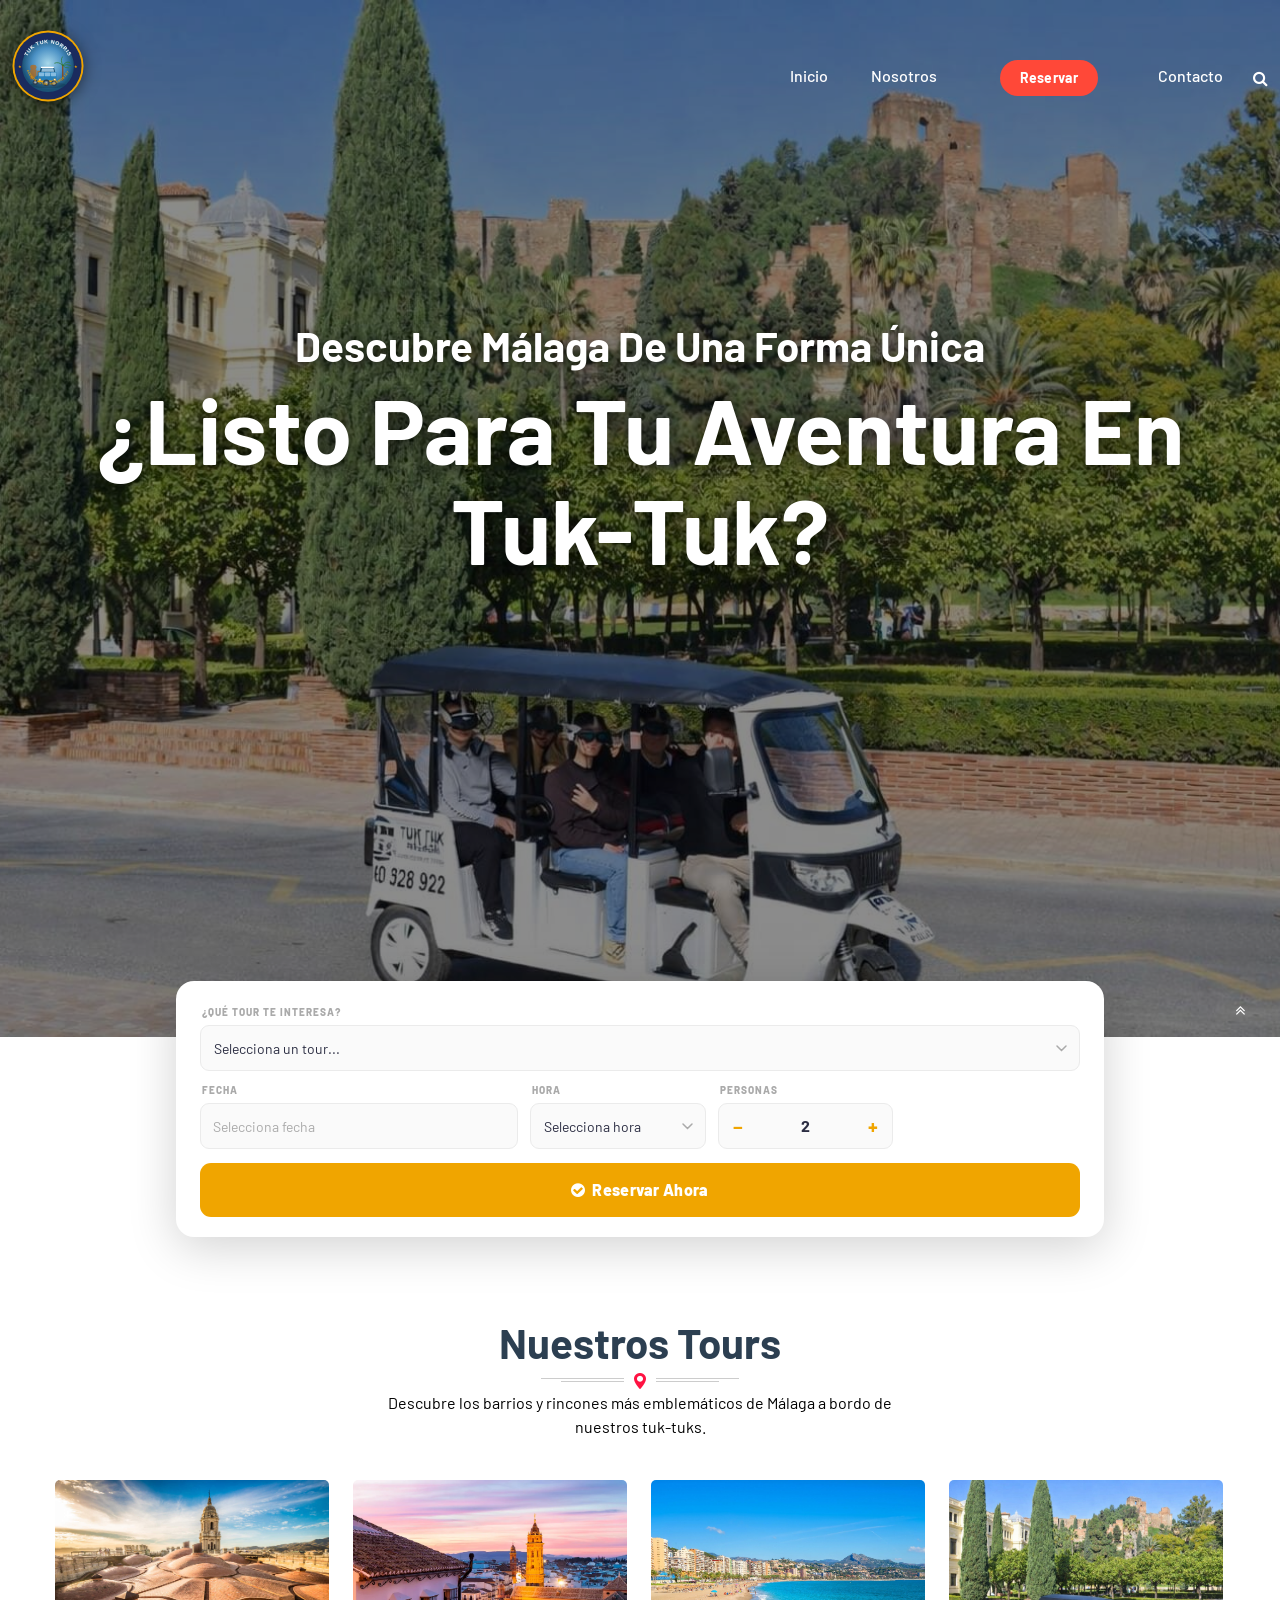
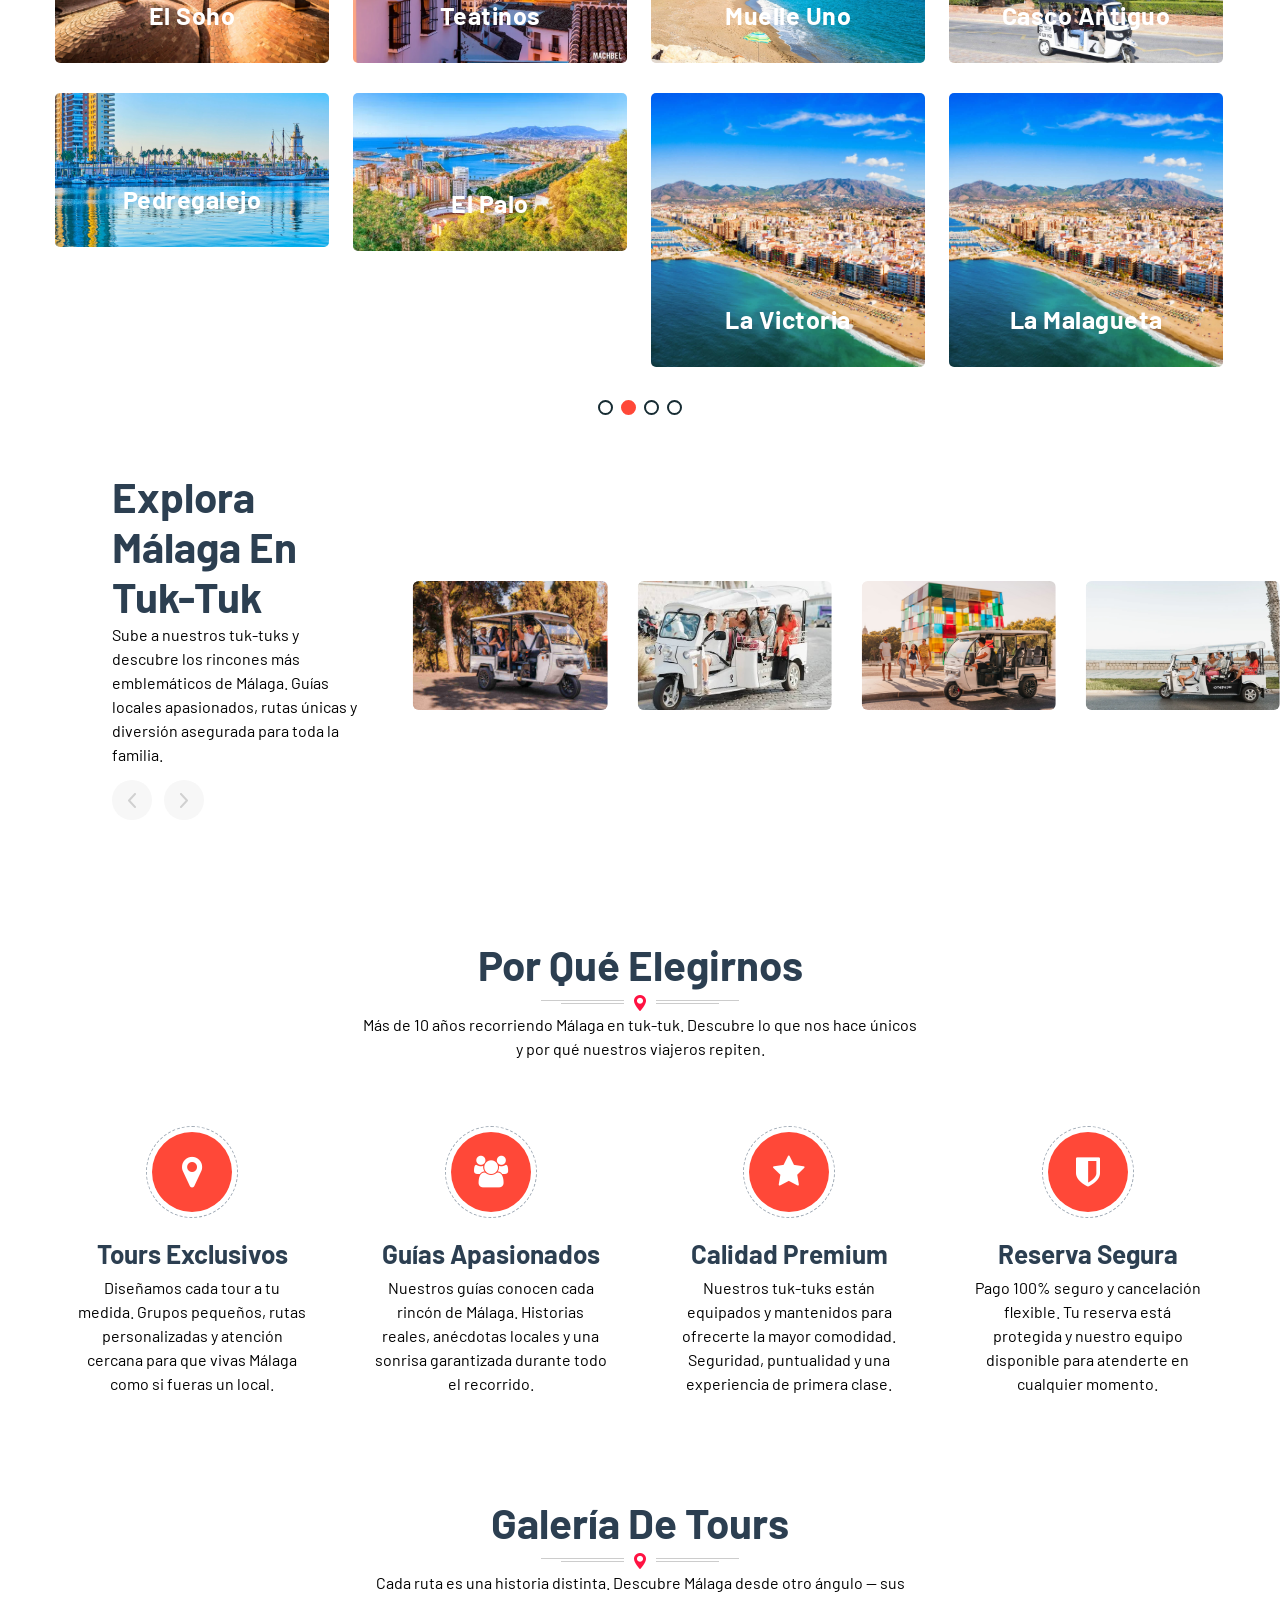
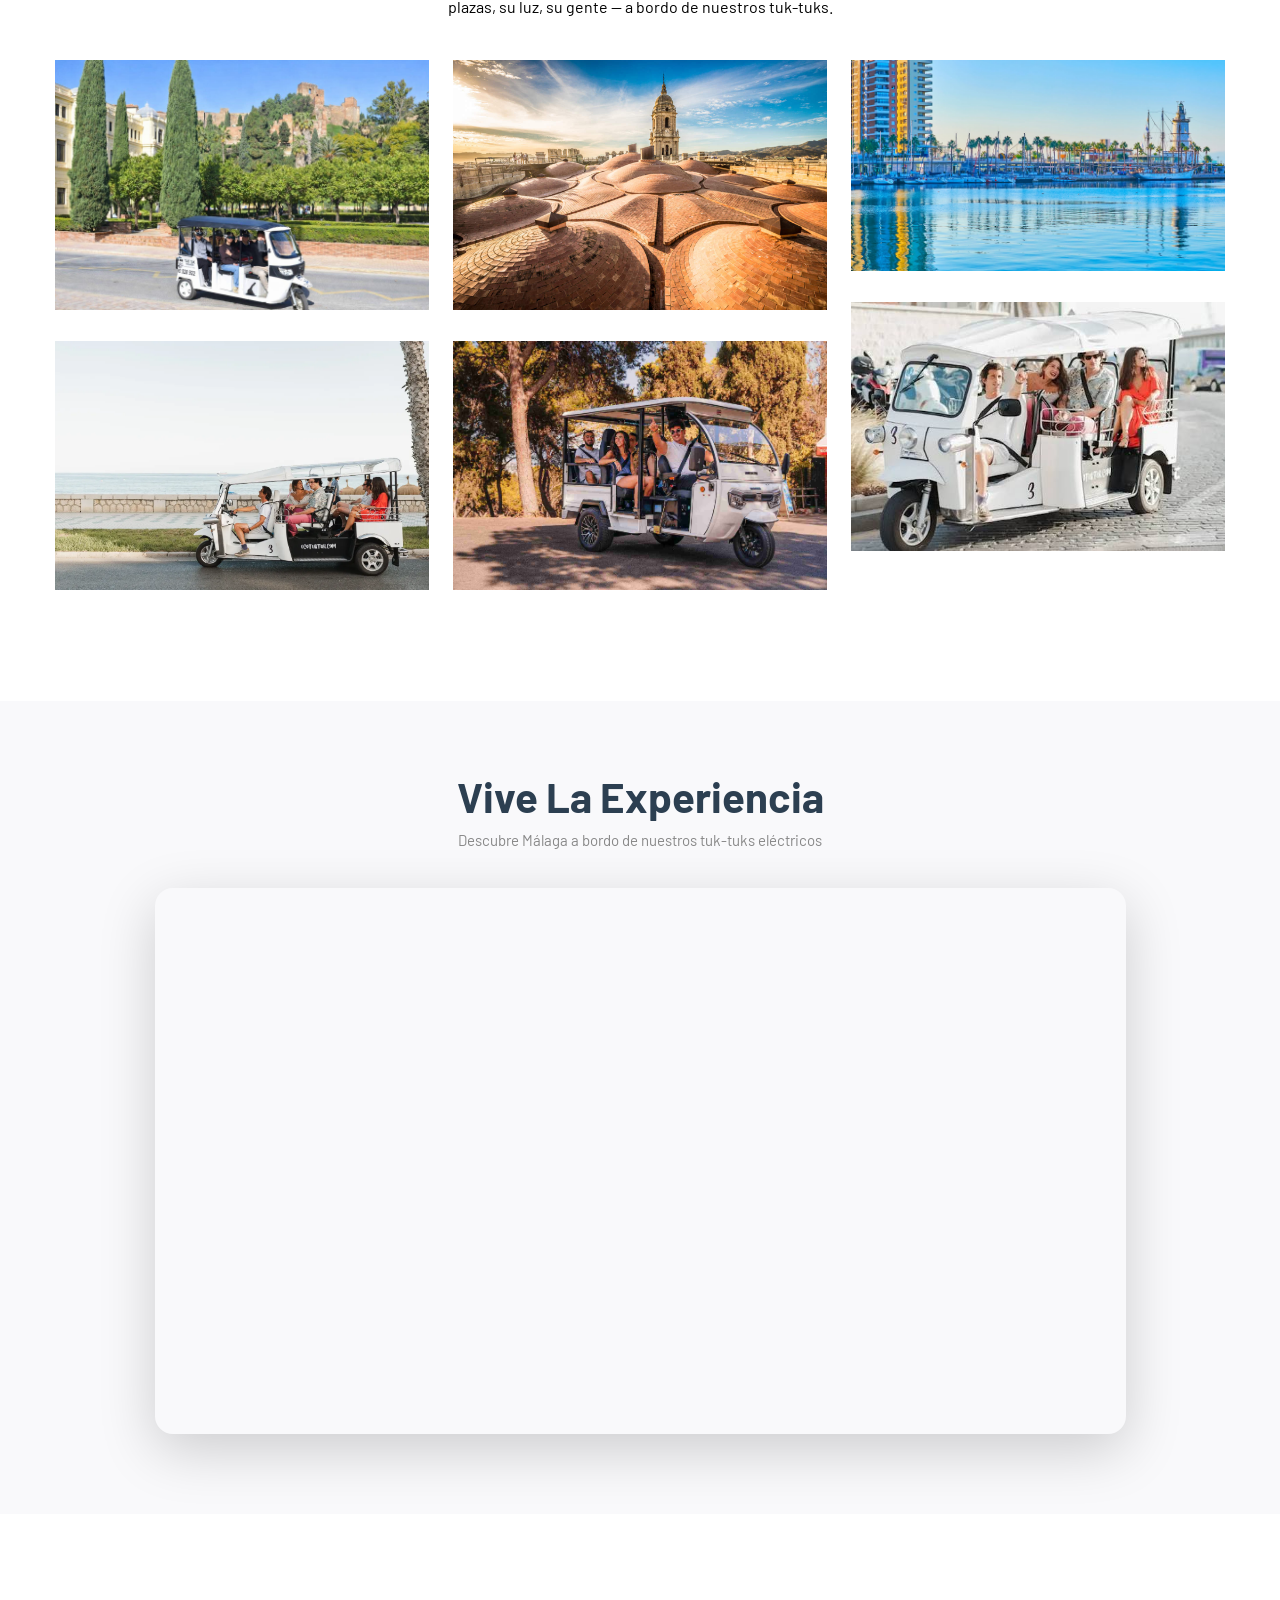
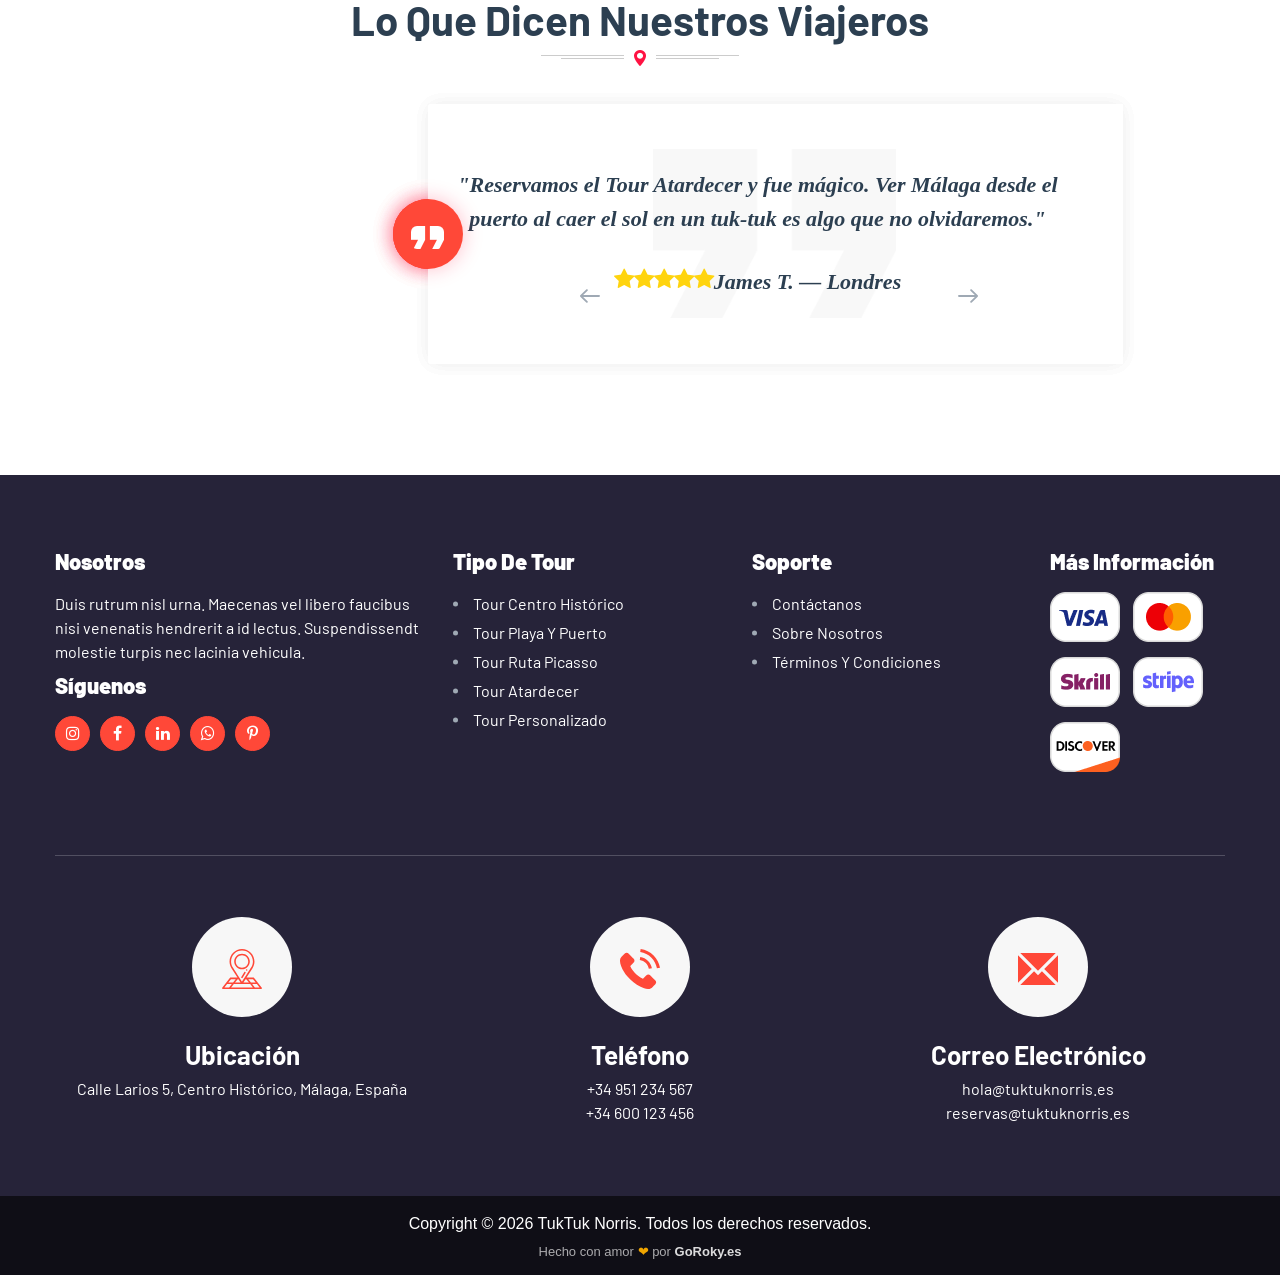
==== commit 7ef73a93: "Add inline background styles to all page hero sections Replace CSS-class-only backgrounds with inlin" ====
--- a/index.html
+++ b/index.html
@@ -465,7 +465,7 @@
 	<!-- Main Wraapper -->
 	<div class="main_wrapper">
 		<!-- Banner Wraapper -->
-		<section class="tor_banner_wrapper relative">
+		<section class="tor_banner_wrapper relative" style="background:linear-gradient(rgba(0,0,0,0.45),rgba(0,0,0,0.45)),url('assets/images/uploads/malaga_alcazaba.jpg') center/cover no-repeat;">
 			<div class="container-fluid">
 				<div class="row">
 					<div class="col-lg-12 col-md-12 col-sm-12 col-12">
@@ -1225,33 +1225,6 @@
 			window.location.href = 'reservar.html' + (p.toString() ? '?' + p.toString() : '');
 		});
 	</script>
-<script>
-(function(){
-  var bgSlots = {
-    'hero_bg':      '.tor_banner_wrapper',
-    'cta_bg':       '.tor_callToActionSecond_wrapper',
-    'packages_bg':  '.tor_package_wrapper',
-    'booking_bg':   '.tor_booking_wrapper',
-    'pagetitle_bg': '.page_title_wrapper',
-  };
-  fetch('reservas/imagenes.php')
-    .then(function(r){ return r.json(); })
-    .then(function(cfg){
-      Object.keys(cfg).forEach(function(slot){
-        var url = cfg[slot];
-        // img tags
-        document.querySelectorAll('img[data-img-slot="'+slot+'"]').forEach(function(img){ img.src = url; });
-        // gallery anchor hrefs
-        document.querySelectorAll('a[data-img-slot="'+slot+'"]').forEach(function(a){ a.href = url; });
-        // CSS background sections
-        if (bgSlots[slot]) {
-          var el = document.querySelector(bgSlots[slot]);
-          if (el) el.style.backgroundImage = "linear-gradient(90deg,rgba(0,0,0,0.45),rgba(0,0,0,0.45)),url('"+url+"')";
-        }
-      });
-    }).catch(function(){});
-})();
-</script>
 
 <!-- Botón flotante WhatsApp -->
 <a id="whatsapp_btn" href="#" class="whatsapp_float" target="_blank" rel="noopener noreferrer" style="display:none;">
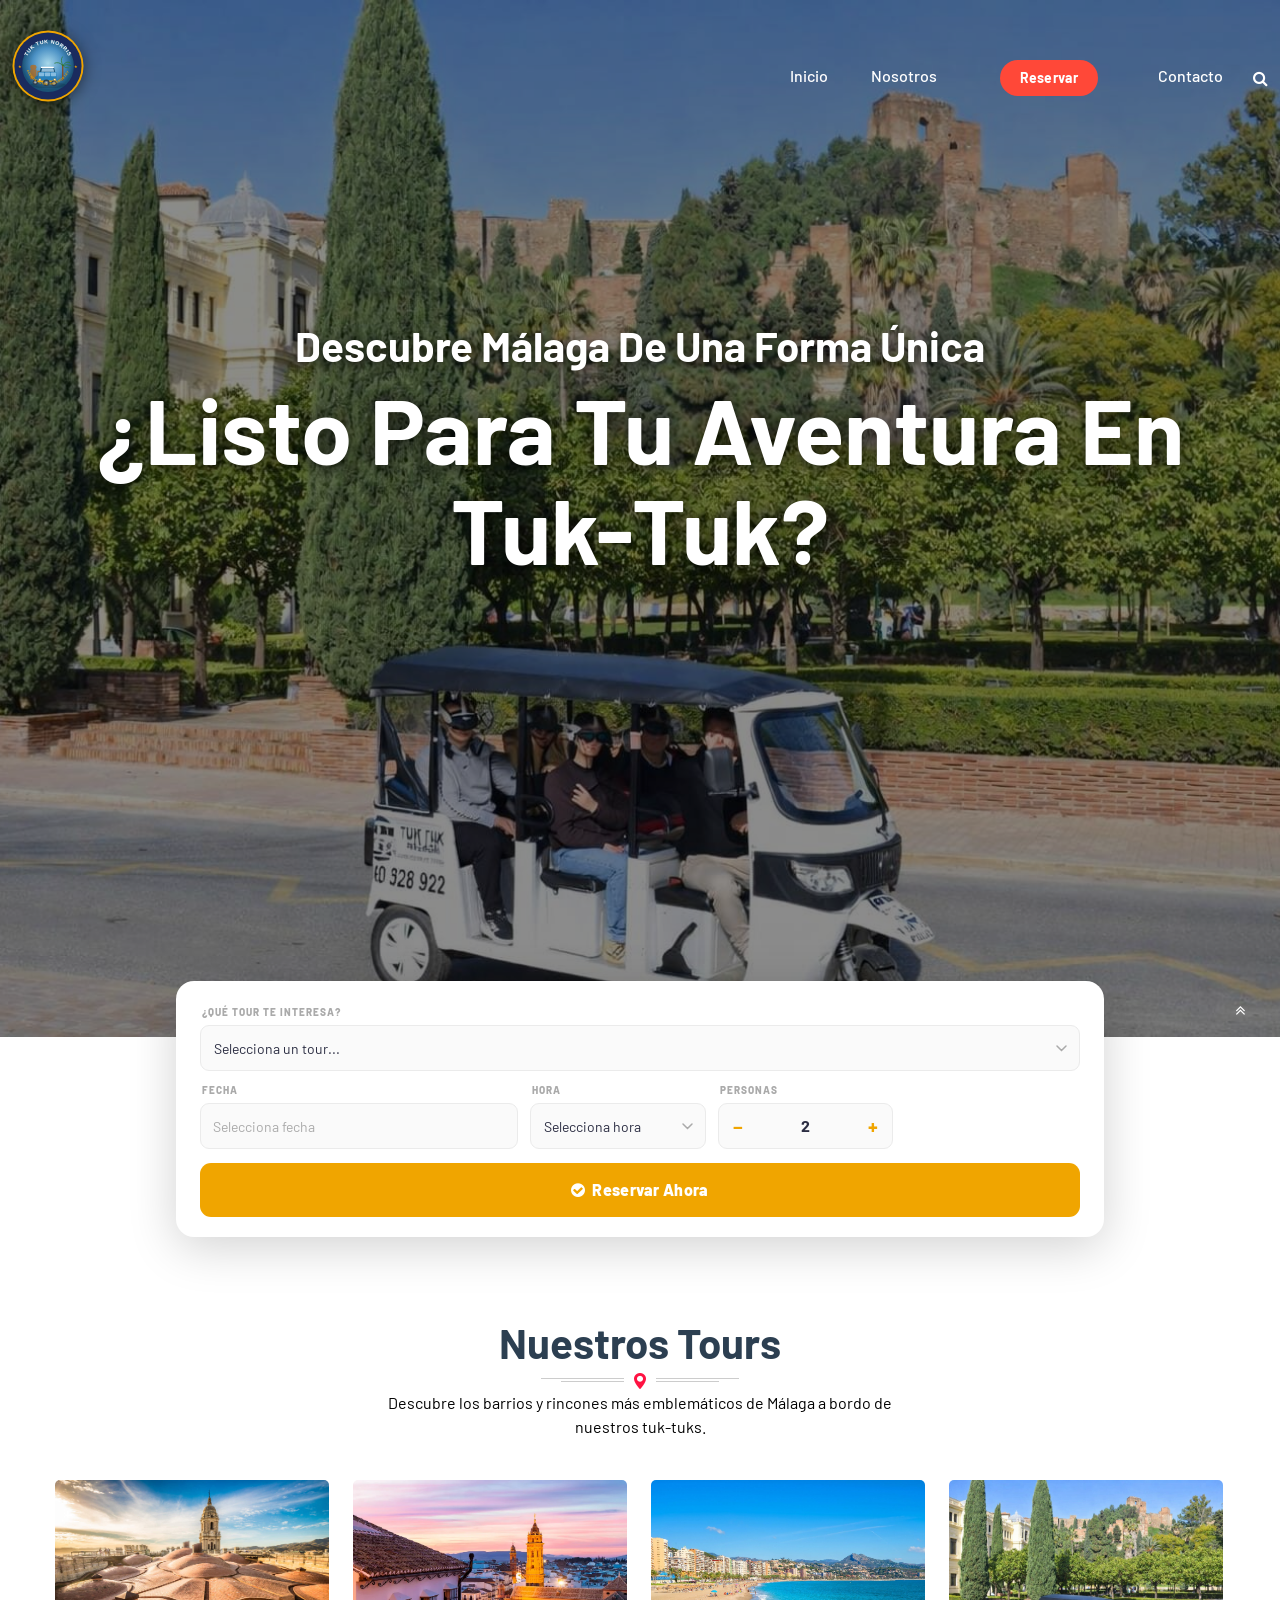
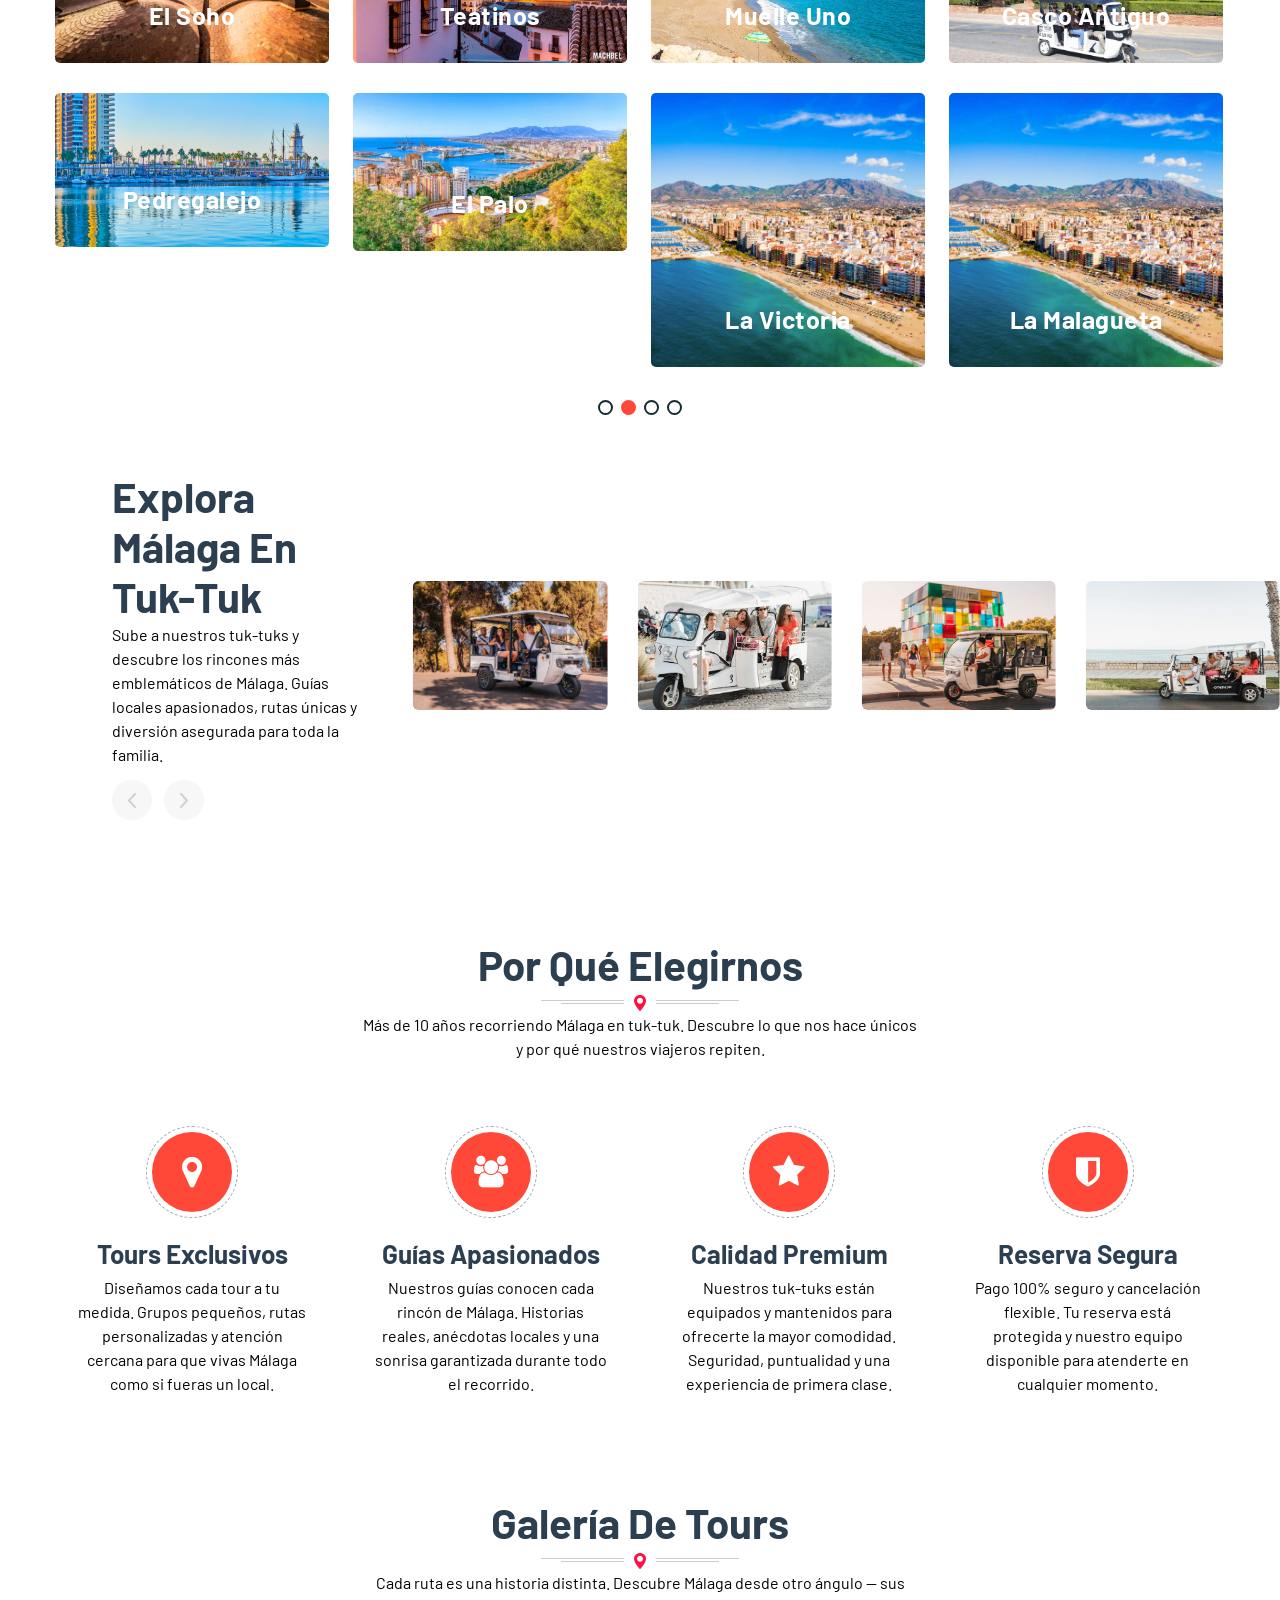
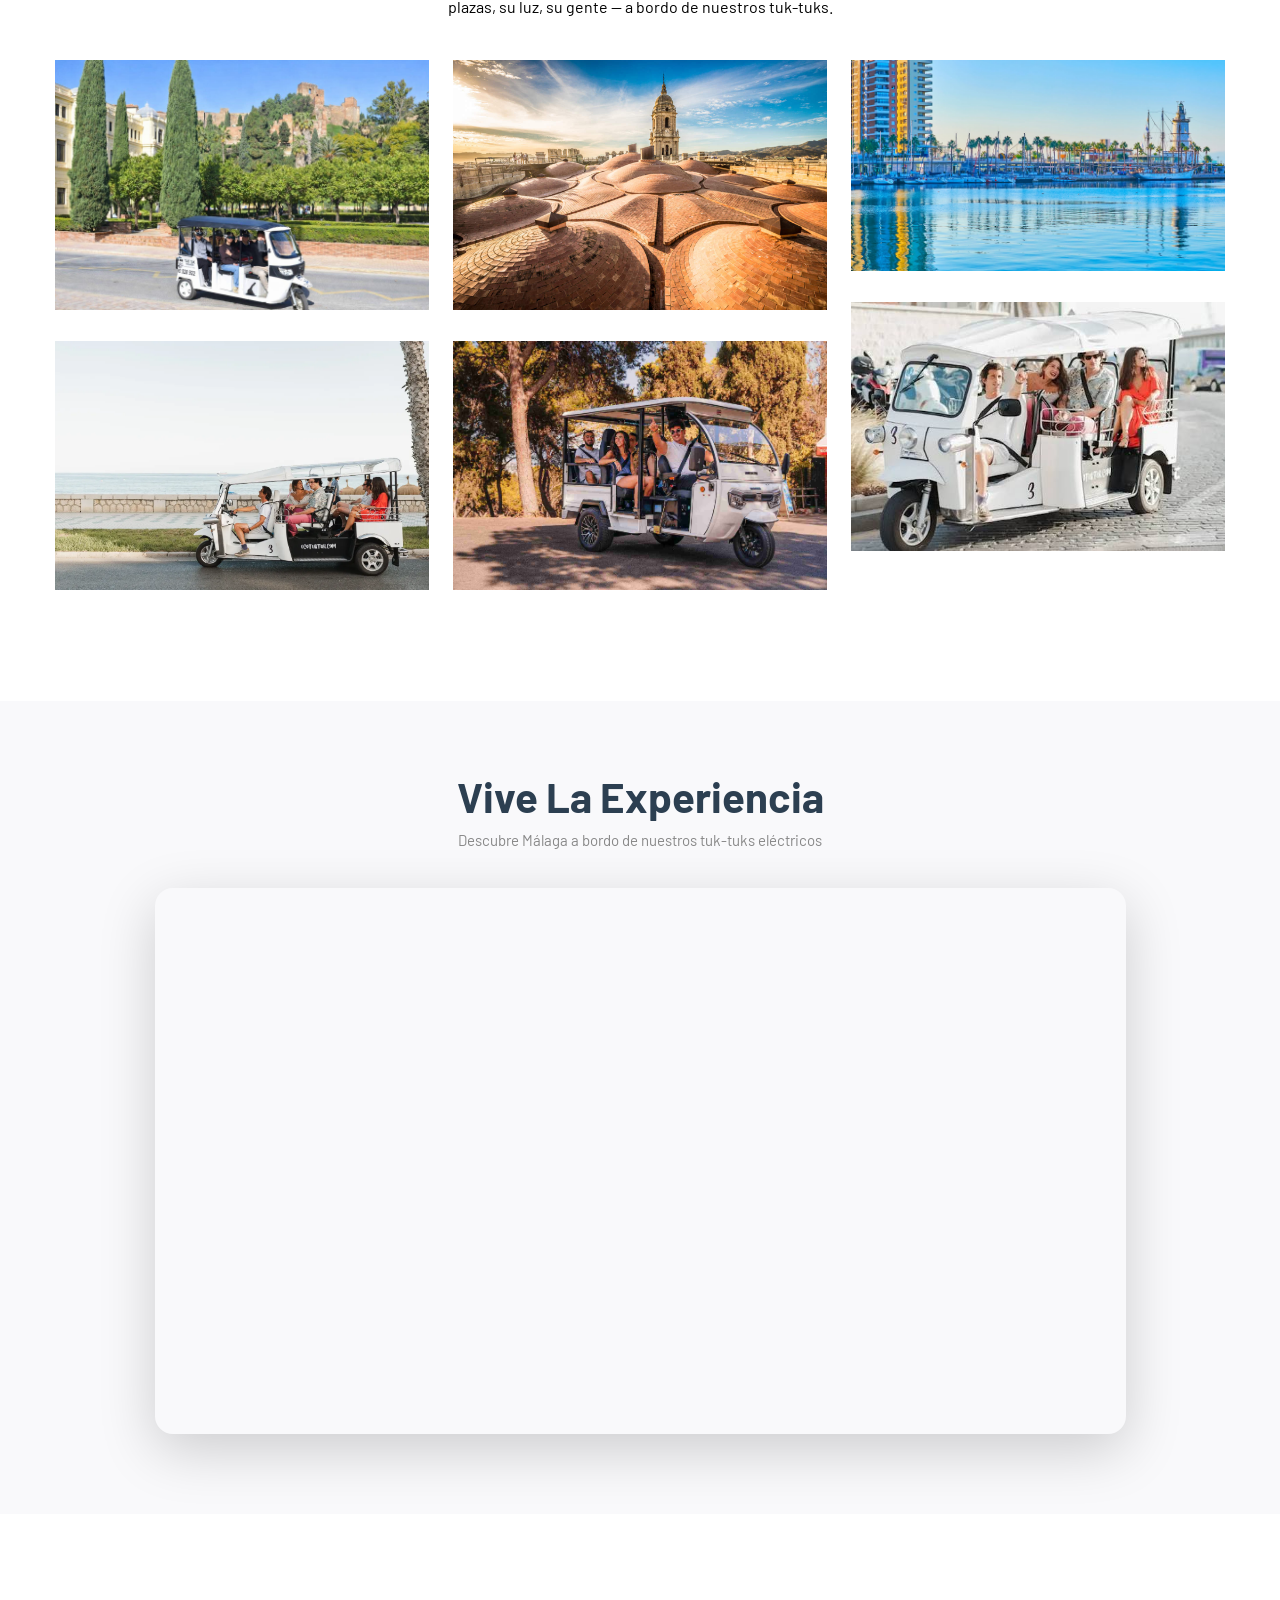
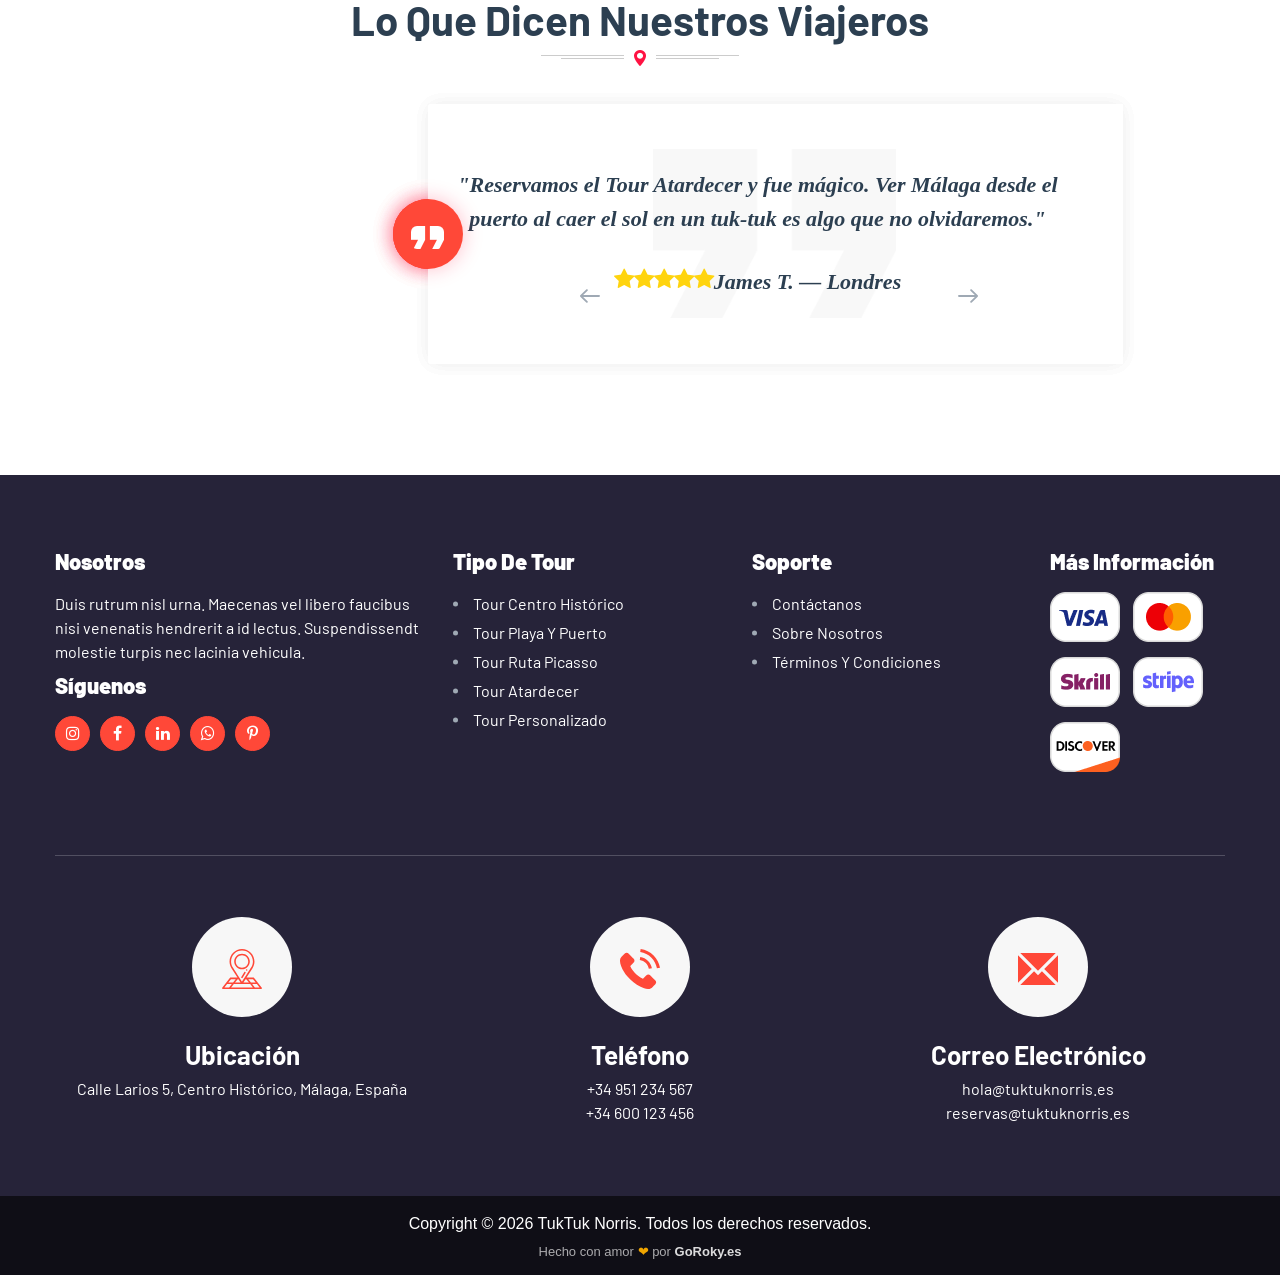
==== commit dccf45b0: "Restore image config JS with placeholder filtering Re-add the fetch-based image loader so admin pane" ====
--- a/index.html
+++ b/index.html
@@ -1225,6 +1225,32 @@
 			window.location.href = 'reservar.html' + (p.toString() ? '?' + p.toString() : '');
 		});
 	</script>
+<script>
+(function(){
+  var bgSlots = {
+    'hero_bg':     '.tor_banner_wrapper',
+    'cta_bg':      '.tor_callToActionSecond_wrapper',
+    'booking_bg':  '.tor_booking_wrapper',
+  };
+  fetch('reservas/imagenes.php')
+    .then(function(r){ return r.json(); })
+    .then(function(cfg){
+      Object.keys(cfg).forEach(function(slot){
+        var url = cfg[slot];
+        if (!url || url.indexOf('dummy') !== -1 || url.indexOf('placeholder') !== -1) return;
+        // img tags
+        document.querySelectorAll('img[data-img-slot="'+slot+'"]').forEach(function(img){ img.src = url; });
+        // gallery anchors
+        document.querySelectorAll('a[data-img-slot="'+slot+'"]').forEach(function(a){ a.href = url; });
+        // CSS backgrounds (hero, cta, etc.)
+        if (bgSlots[slot]) {
+          var el = document.querySelector(bgSlots[slot]);
+          if (el) el.style.backgroundImage = "linear-gradient(rgba(0,0,0,0.45),rgba(0,0,0,0.45)),url('"+url+"')";
+        }
+      });
+    }).catch(function(){});
+})();
+</script>
 
 <!-- Botón flotante WhatsApp -->
 <a id="whatsapp_btn" href="#" class="whatsapp_float" target="_blank" rel="noopener noreferrer" style="display:none;">
